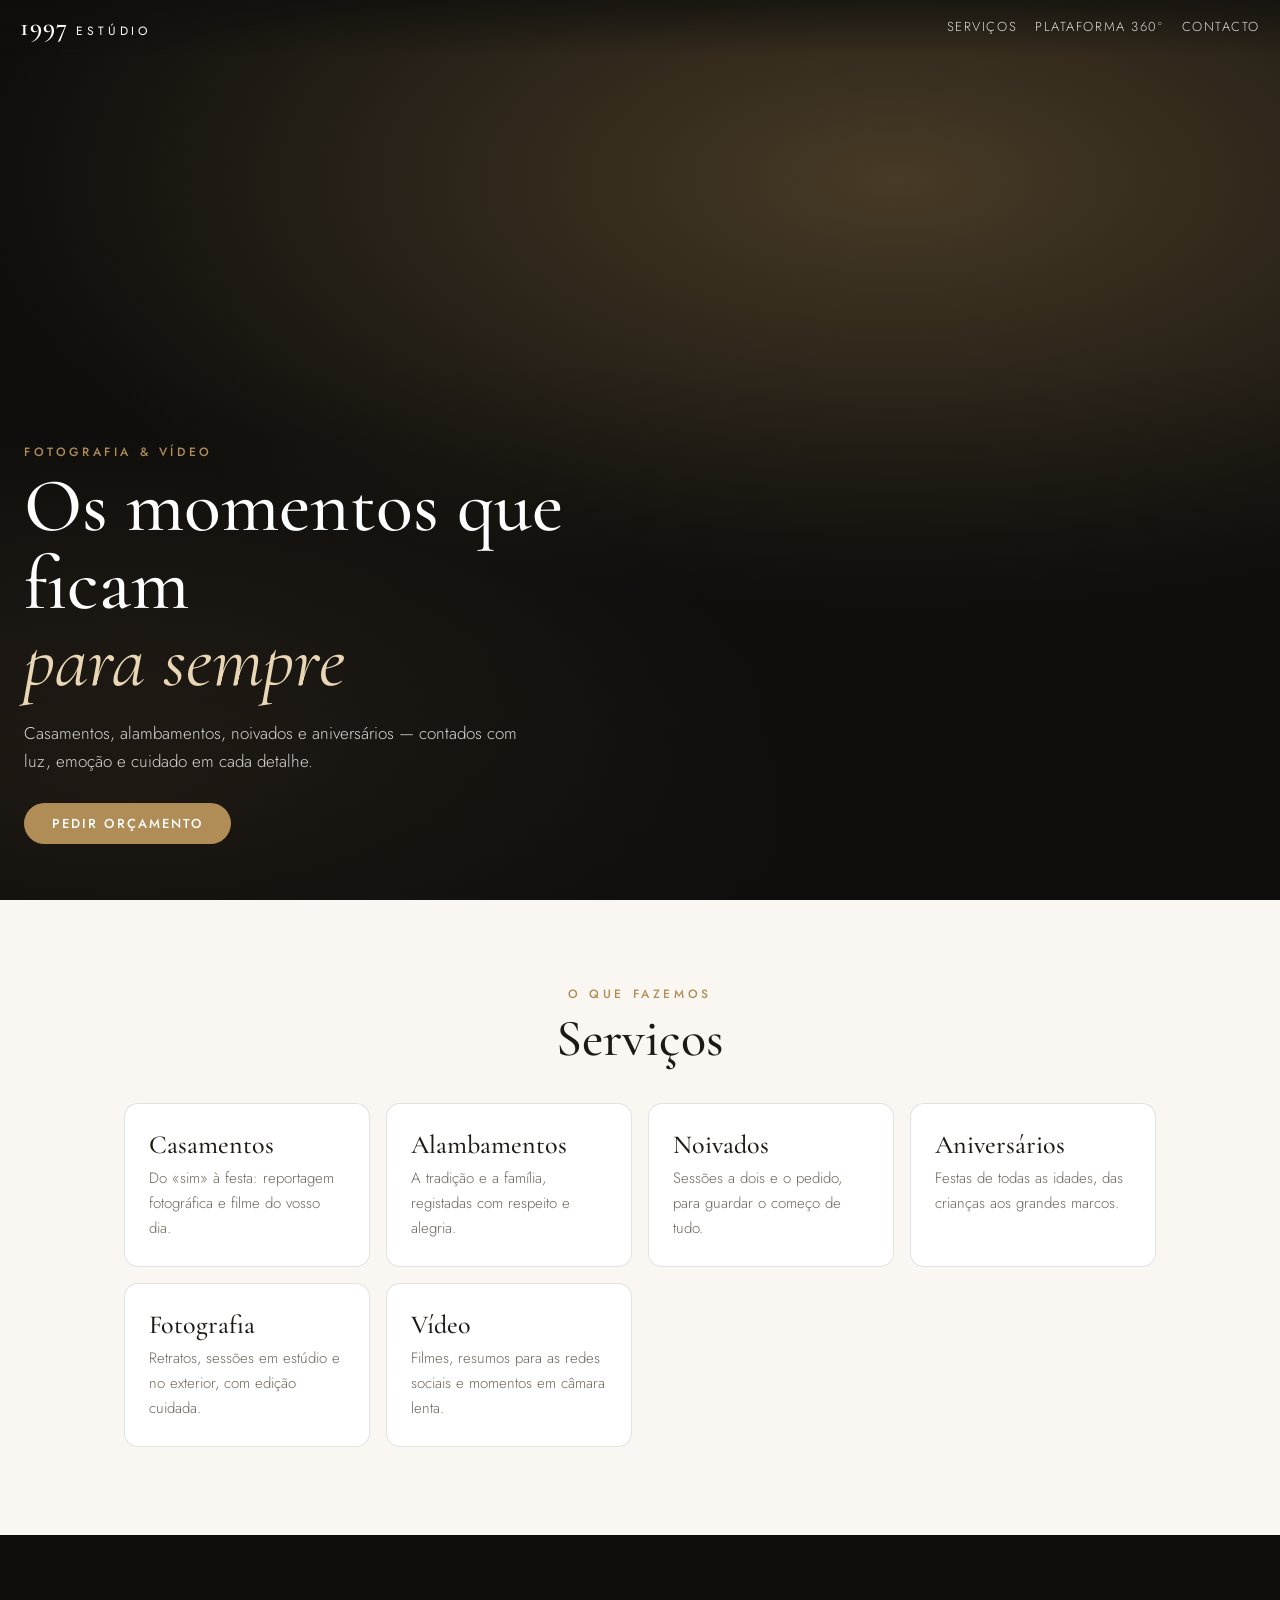
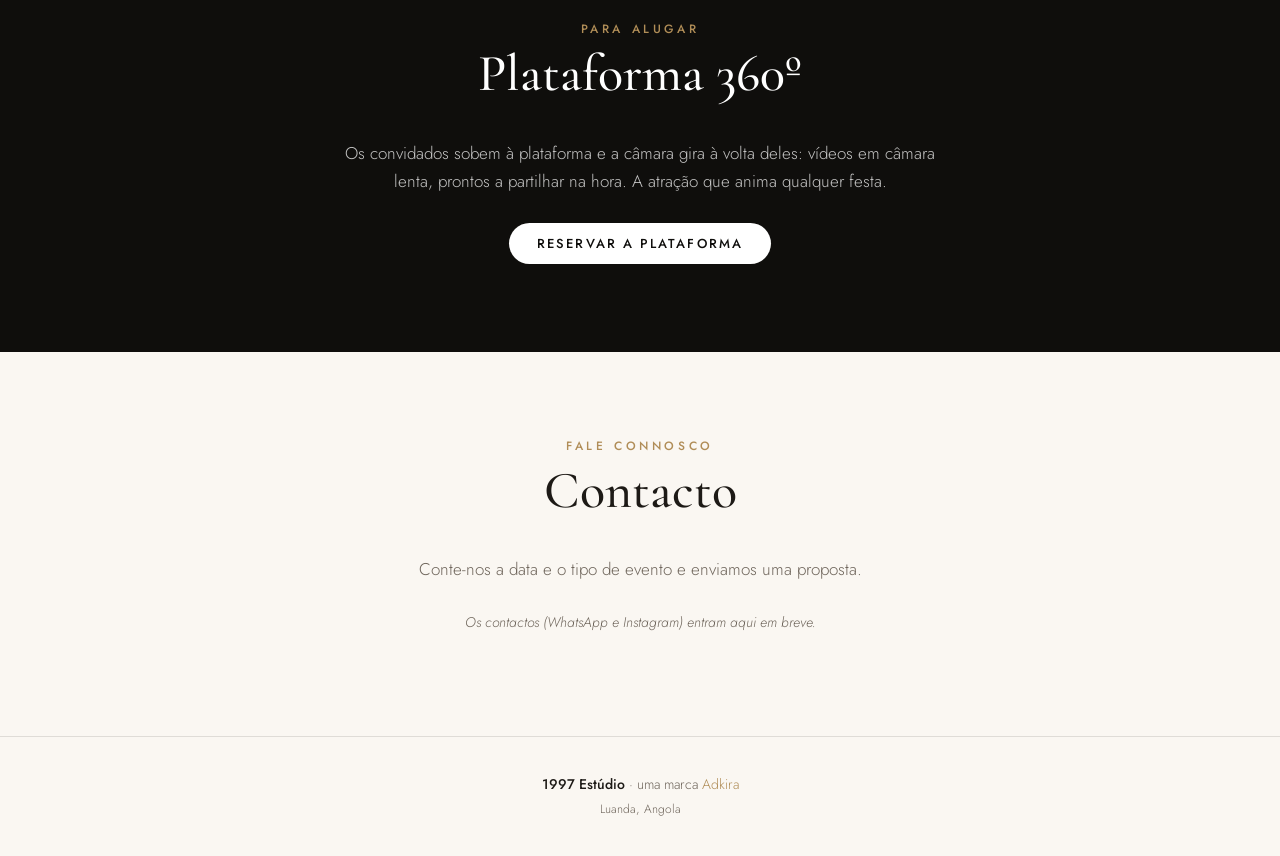
==== index.html @ ccaa7bb7 "1997 Estúdio: site novo (página provisória à espera das fotos) no lugar do antigo ERPAdkira Co-Autho" ====
<!doctype html>
<html lang="pt">
<head>
<meta charset="utf-8">
<meta name="viewport" content="width=device-width, initial-scale=1, viewport-fit=cover">
<title>1997 Estúdio · Fotografia e vídeo</title>
<meta name="description" content="1997 Estúdio, uma marca Adkira: fotografia e vídeo de casamentos, alambamentos, noivados e aniversários, e aluguer da plataforma 360º. Luanda, Angola.">
<!-- Enquanto o site não tem as fotos do dono, não aparece no Google. Tirar esta linha quando estiver pronto. -->
<meta name="robots" content="noindex">
<meta name="theme-color" content="#0f0e0c">
<link rel="icon" href="favicon.svg" type="image/svg+xml">
<link rel="preconnect" href="https://fonts.googleapis.com"><link rel="preconnect" href="https://fonts.gstatic.com" crossorigin>
<link rel="stylesheet" href="https://fonts.googleapis.com/css2?family=Cormorant+Garamond:ital,wght@0,400;0,500;0,600;1,400&family=Jost:wght@300;400;500;600&display=swap">
<link rel="stylesheet" href="estilo.css?v=1">
</head>
<body>
<header class="topo">
  <a class="marca" href="#inicio" aria-label="1997 Estúdio — início"><span class="ano">1997</span><span class="nome">Estúdio</span></a>
  <nav class="menu" aria-label="Menu">
    <a href="#servicos">Serviços</a><a href="#plataforma">Plataforma 360º</a><a href="#contacto">Contacto</a>
  </nav>
</header>

<main>
  <section class="capa" id="inicio">
    <div class="capa-fundo" aria-hidden="true"></div>
    <div class="capa-txt">
      <p class="pre">Fotografia &amp; vídeo</p>
      <h1>Os momentos que ficam<br><em>para sempre</em></h1>
      <p class="sub">Casamentos, alambamentos, noivados e aniversários — contados com luz, emoção e cuidado em cada detalhe.</p>
      <a class="bt" href="#contacto">Pedir orçamento</a>
    </div>
  </section>

  <section class="sec" id="servicos">
    <p class="pre">O que fazemos</p>
    <h2>Serviços</h2>
    <div class="cartoes">
      <article class="cartao"><h3>Casamentos</h3><p>Do «sim» à festa: reportagem fotográfica e filme do vosso dia.</p></article>
      <article class="cartao"><h3>Alambamentos</h3><p>A tradição e a família, registadas com respeito e alegria.</p></article>
      <article class="cartao"><h3>Noivados</h3><p>Sessões a dois e o pedido, para guardar o começo de tudo.</p></article>
      <article class="cartao"><h3>Aniversários</h3><p>Festas de todas as idades, das crianças aos grandes marcos.</p></article>
      <article class="cartao"><h3>Fotografia</h3><p>Retratos, sessões em estúdio e no exterior, com edição cuidada.</p></article>
      <article class="cartao"><h3>Vídeo</h3><p>Filmes, resumos para as redes sociais e momentos em câmara lenta.</p></article>
    </div>
  </section>

  <section class="sec sec-escura" id="plataforma">
    <p class="pre">Para alugar</p>
    <h2>Plataforma 360º</h2>
    <p class="txt">Os convidados sobem à plataforma e a câmara gira à volta deles: vídeos em câmara lenta, prontos a partilhar na hora. A atração que anima qualquer festa.</p>
    <a class="bt bt-claro" href="#contacto">Reservar a plataforma</a>
  </section>

  <section class="sec" id="contacto">
    <p class="pre">Fale connosco</p>
    <h2>Contacto</h2>
    <p class="txt">Conte-nos a data e o tipo de evento e enviamos uma proposta.</p>
    <p class="nota">Os contactos (WhatsApp e Instagram) entram aqui em breve.</p>
  </section>
</main>

<footer class="rodape">
  <p><b>1997 Estúdio</b> · uma marca <span>Adkira</span></p>
  <p class="pq">Luanda, Angola</p>
</footer>
</body>
</html>
---- estilo.css ----
/* 1997 Estúdio — estilo do site (pasta estudio1997/, publicada à parte no Cloudflare Pages) */
:root {
  --fundo: #faf7f2; --tinta: #1d1a16; --suave: #6f665c; --ouro: #b08d57; --escuro: #0f0e0c; --linha: rgba(29, 26, 22, .12);
  --f-tit: 'Cormorant Garamond', Georgia, serif; --f-txt: 'Jost', system-ui, sans-serif;
}
* { box-sizing: border-box; }
html { scroll-behavior: smooth; }
body { margin: 0; background: var(--fundo); color: var(--tinta); font: 300 17px/1.65 var(--f-txt); -webkit-font-smoothing: antialiased; }
a { color: inherit; }

.topo { position: fixed; inset: 0 0 auto; z-index: 10; display: flex; align-items: center; justify-content: space-between; gap: 16px;
  padding: max(14px, env(safe-area-inset-top)) 20px 14px; color: #fff; background: linear-gradient(rgba(15, 14, 12, .65), rgba(15, 14, 12, 0)); }
.marca { display: flex; align-items: baseline; gap: 8px; text-decoration: none; }
.marca .ano { font: 600 26px/1 var(--f-tit); letter-spacing: .04em; }
.marca .nome { font: 400 12px/1 var(--f-txt); letter-spacing: .32em; text-transform: uppercase; }
.menu { display: flex; gap: 18px; font-size: 13px; letter-spacing: .12em; text-transform: uppercase; }
.menu a { text-decoration: none; opacity: .85; } .menu a:hover { opacity: 1; }
@media (max-width: 640px) { .menu { display: none; } }

.capa { position: relative; min-height: 100svh; display: flex; align-items: flex-end; color: #fff; overflow: hidden; }
/* fundo provisório (até chegarem as fotos do dono): troca-se por uma foto em .capa-fundo { background-image } */
.capa-fundo { position: absolute; inset: 0; background:
  radial-gradient(120% 80% at 70% 20%, rgba(176, 141, 87, .35), transparent 60%),
  radial-gradient(90% 70% at 10% 90%, rgba(120, 90, 60, .35), transparent 60%), var(--escuro); }
.capa-fundo::after { content: ''; position: absolute; inset: 0; background: linear-gradient(transparent 40%, rgba(15, 14, 12, .75)); }
.capa-txt { position: relative; padding: 0 24px max(56px, env(safe-area-inset-bottom)); max-width: 720px; }
.pre { margin: 0 0 10px; font: 500 12px/1 var(--f-txt); letter-spacing: .3em; text-transform: uppercase; color: var(--ouro); }
h1 { margin: 0; font: 500 clamp(40px, 10vw, 76px)/1.02 var(--f-tit); }
h1 em { font-weight: 400; color: #e8d6b5; }
.sub { margin: 18px 0 28px; max-width: 520px; color: rgba(255, 255, 255, .82); }
.bt { display: inline-block; padding: 14px 28px; border-radius: 99px; background: var(--ouro); color: #fff; text-decoration: none;
  font: 500 13px/1 var(--f-txt); letter-spacing: .16em; text-transform: uppercase; transition: transform .2s, background .2s; }
.bt:hover { background: #9a7a48; transform: translateY(-1px); }
.bt-claro { background: #fff; color: var(--escuro); } .bt-claro:hover { background: #efe6d6; }

.sec { padding: 88px 24px; max-width: 1080px; margin: 0 auto; text-align: center; }
h2 { margin: 0 0 36px; font: 500 clamp(34px, 7vw, 52px)/1.1 var(--f-tit); }
.txt { max-width: 600px; margin: 0 auto 28px; color: var(--suave); }
.nota { font-size: 14px; color: var(--suave); font-style: italic; }
.cartoes { display: grid; grid-template-columns: repeat(auto-fit, minmax(230px, 1fr)); gap: 16px; text-align: left; }
.cartao { padding: 26px 24px; border: 1px solid var(--linha); border-radius: 14px; background: #fff; }
.cartao h3 { margin: 0 0 6px; font: 500 26px/1.15 var(--f-tit); }
.cartao p { margin: 0; color: var(--suave); font-size: 15px; }

.sec-escura { max-width: none; background: var(--escuro); color: #fff; }
.sec-escura .txt { color: rgba(255, 255, 255, .75); }

.rodape { padding: 36px 24px max(36px, env(safe-area-inset-bottom)); text-align: center; border-top: 1px solid var(--linha); font-size: 14px; color: var(--suave); }
.rodape p { margin: 0; } .rodape b { color: var(--tinta); font-weight: 500; } .rodape span { color: var(--ouro); } .rodape .pq { margin-top: 4px; font-size: 12px; }
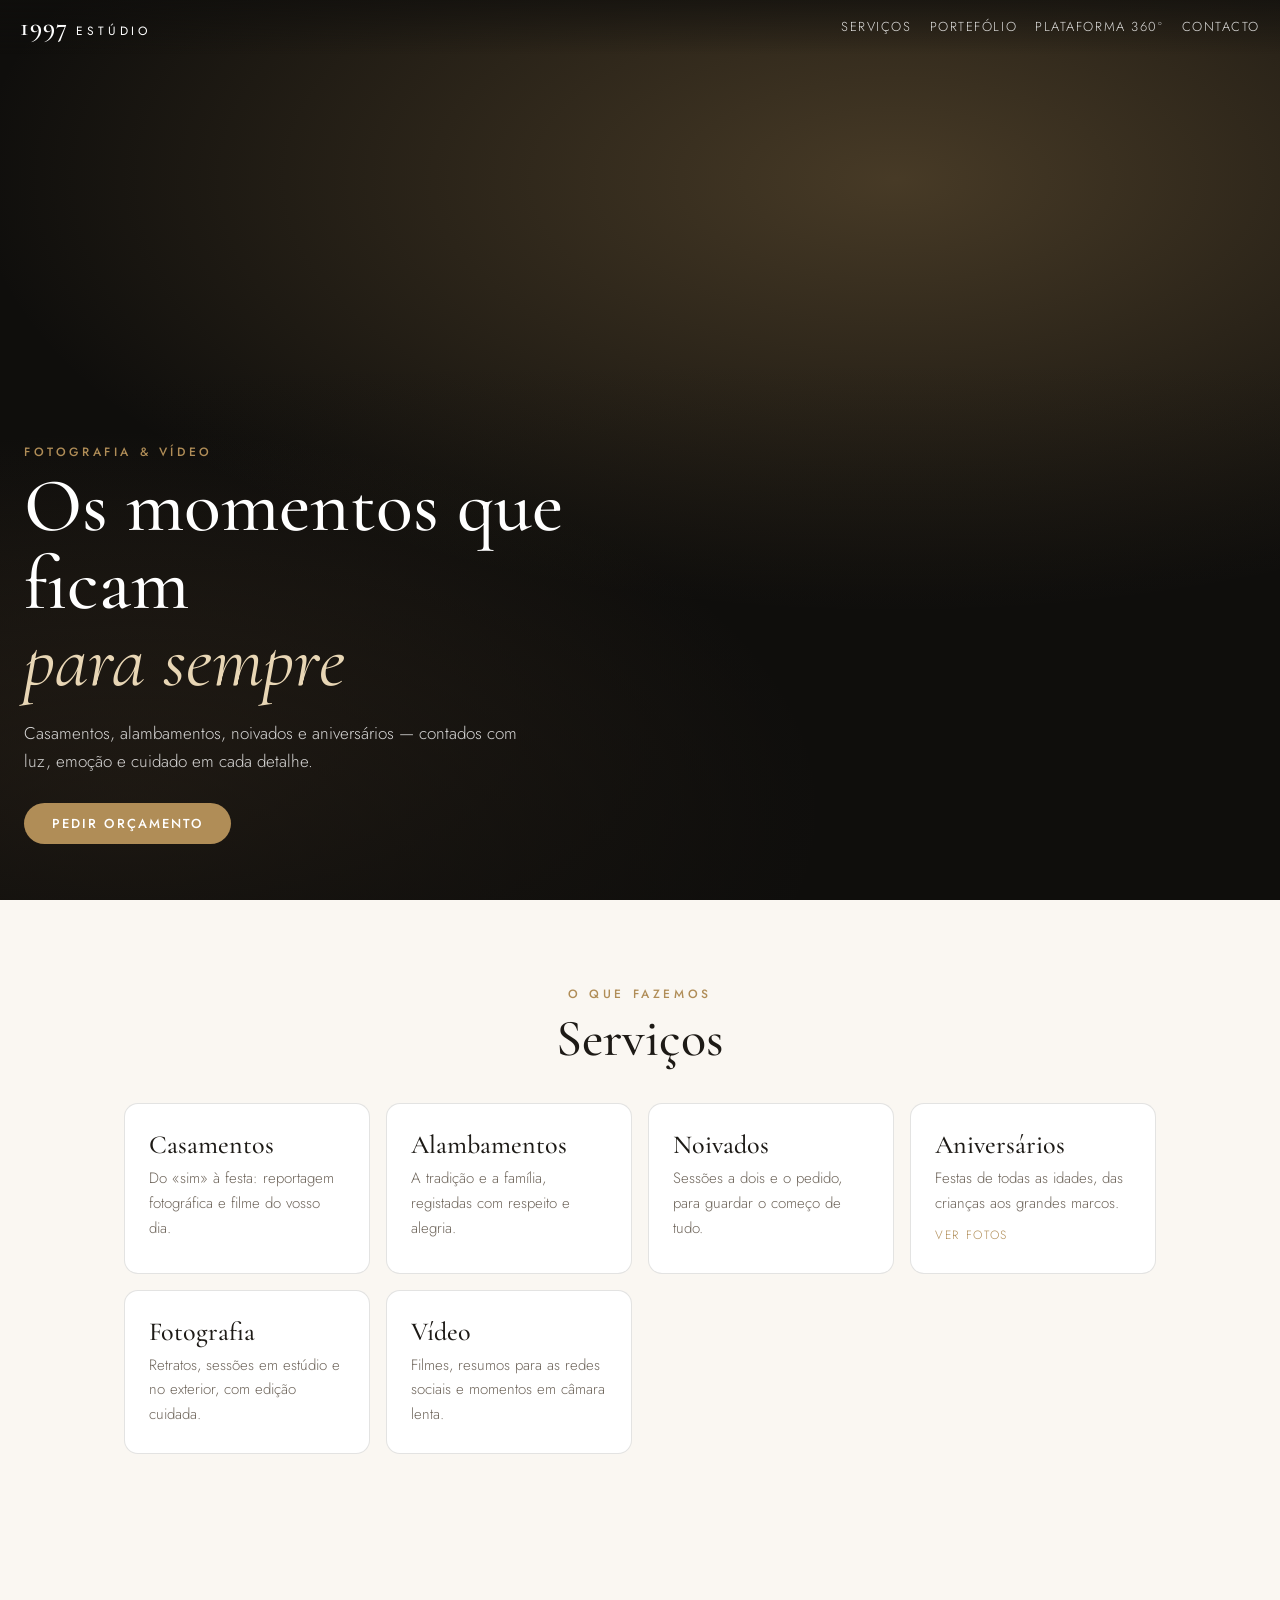
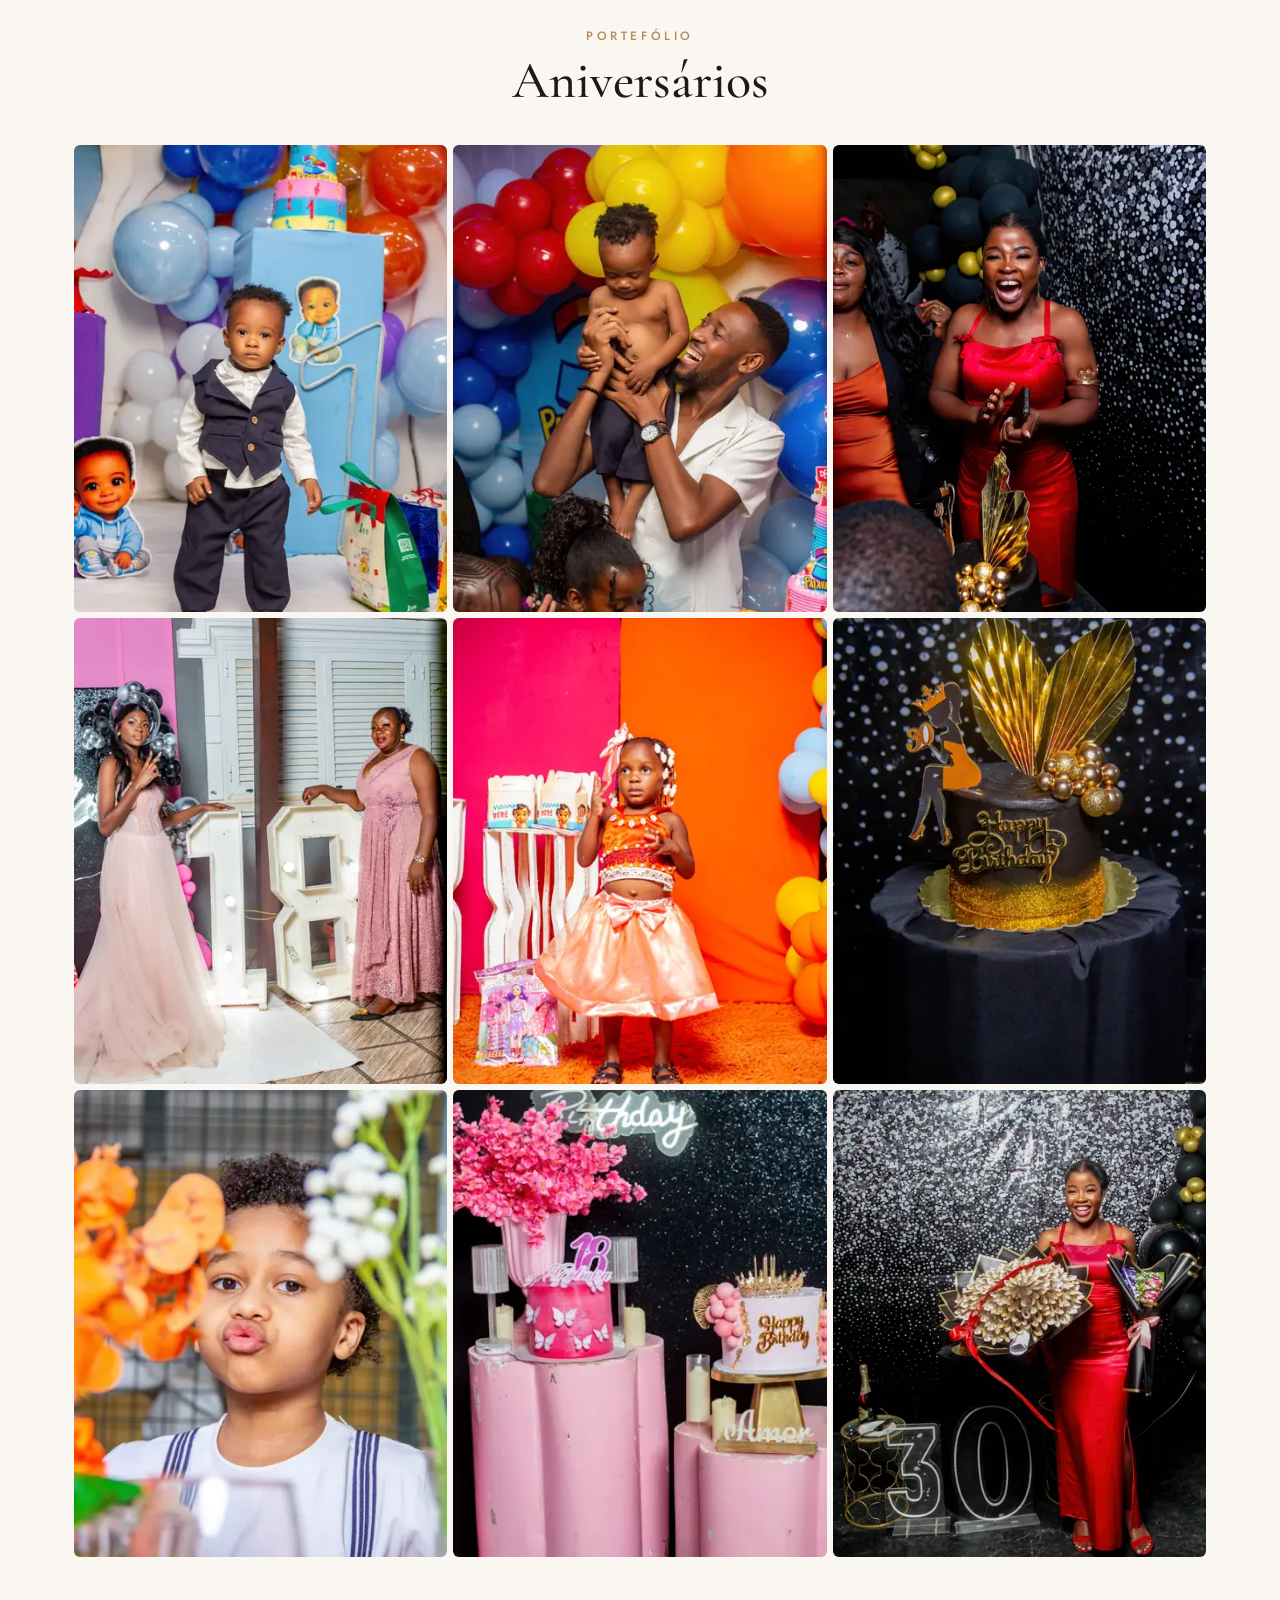
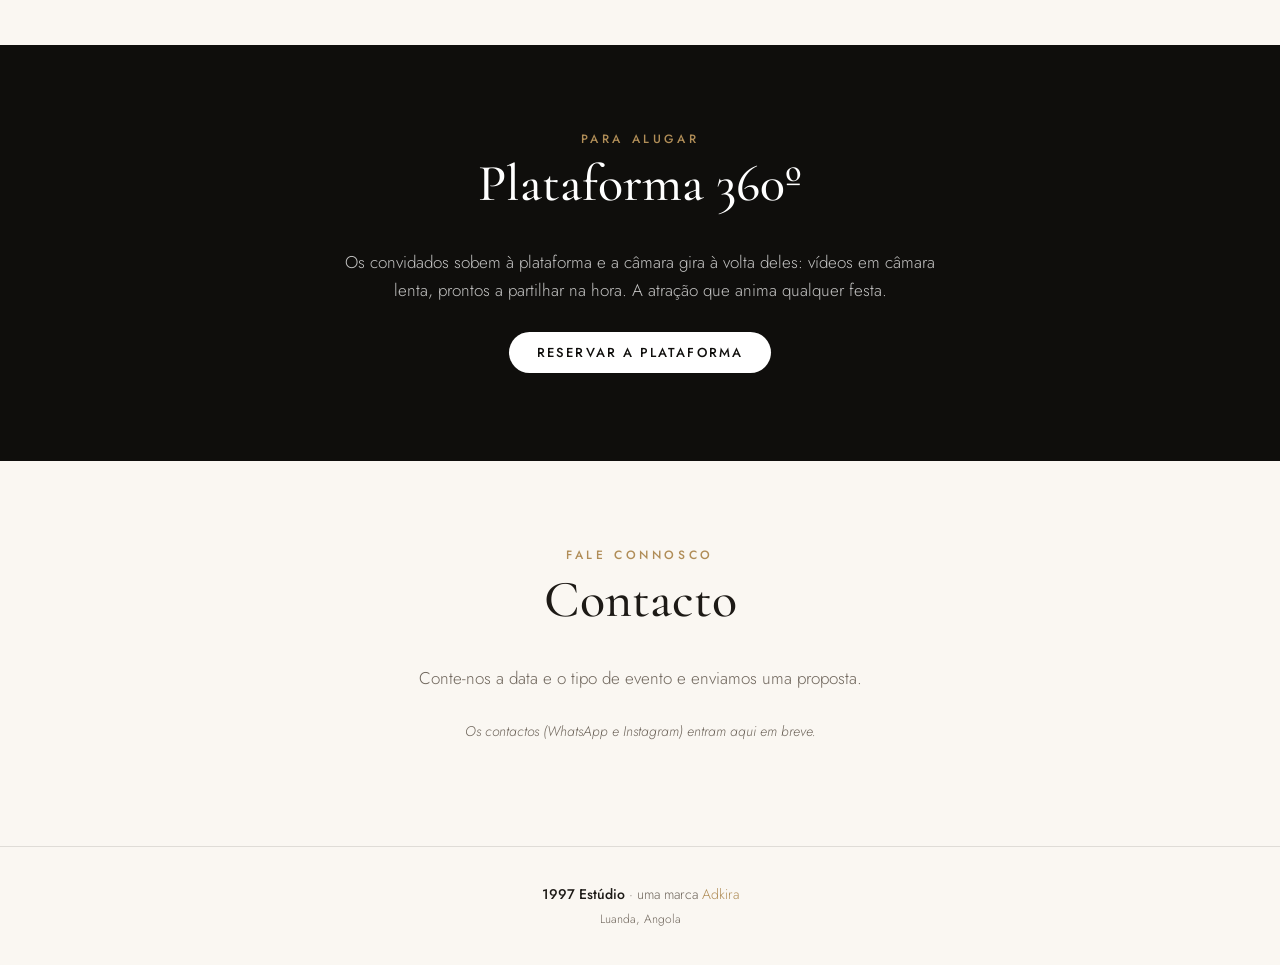
==== commit 415b0308: "Galeria «Aniversários» (9 fotos do dono em .webp leves) com ver em grande; menu e cartão ligados à g" ====
--- a/index.html
+++ b/index.html
@@ -11,13 +11,13 @@
 <link rel="icon" href="favicon.svg" type="image/svg+xml">
 <link rel="preconnect" href="https://fonts.googleapis.com"><link rel="preconnect" href="https://fonts.gstatic.com" crossorigin>
 <link rel="stylesheet" href="https://fonts.googleapis.com/css2?family=Cormorant+Garamond:ital,wght@0,400;0,500;0,600;1,400&family=Jost:wght@300;400;500;600&display=swap">
-<link rel="stylesheet" href="estilo.css?v=1">
+<link rel="stylesheet" href="estilo.css?v=2">
 </head>
 <body>
 <header class="topo">
   <a class="marca" href="#inicio" aria-label="1997 Estúdio — início"><span class="ano">1997</span><span class="nome">Estúdio</span></a>
   <nav class="menu" aria-label="Menu">
-    <a href="#servicos">Serviços</a><a href="#plataforma">Plataforma 360º</a><a href="#contacto">Contacto</a>
+    <a href="#servicos">Serviços</a><a href="#aniversarios">Portefólio</a><a href="#plataforma">Plataforma 360º</a><a href="#contacto">Contacto</a>
   </nav>
 </header>
 
@@ -39,9 +39,26 @@
       <article class="cartao"><h3>Casamentos</h3><p>Do «sim» à festa: reportagem fotográfica e filme do vosso dia.</p></article>
       <article class="cartao"><h3>Alambamentos</h3><p>A tradição e a família, registadas com respeito e alegria.</p></article>
       <article class="cartao"><h3>Noivados</h3><p>Sessões a dois e o pedido, para guardar o começo de tudo.</p></article>
-      <article class="cartao"><h3>Aniversários</h3><p>Festas de todas as idades, das crianças aos grandes marcos.</p></article>
+      <a class="cartao" href="#aniversarios"><h3>Aniversários</h3><p>Festas de todas as idades, das crianças aos grandes marcos.</p><span class="ver">Ver fotos</span></a>
       <article class="cartao"><h3>Fotografia</h3><p>Retratos, sessões em estúdio e no exterior, com edição cuidada.</p></article>
       <article class="cartao"><h3>Vídeo</h3><p>Filmes, resumos para as redes sociais e momentos em câmara lenta.</p></article>
+    </div>
+  </section>
+
+  <!-- GALERIAS (uma secção por tipo de evento; fotos em fotos/<tipo>/, -p = pequena para a grelha) -->
+  <section class="sec galeria" id="aniversarios">
+    <p class="pre">Portefólio</p>
+    <h2>Aniversários</h2>
+    <div class="gal">
+      <a class="gal-it" href="fotos/aniversarios/aniv-01-v1.webp"><img src="fotos/aniversarios/aniv-01-p-v1.webp" alt="Menino de colete na sua festa de aniversário" loading="lazy" decoding="async"></a>
+      <a class="gal-it" href="fotos/aniversarios/aniv-02-v1.webp"><img src="fotos/aniversarios/aniv-02-p-v1.webp" alt="Pai com o filho ao colo na festa de 1 ano" loading="lazy" decoding="async"></a>
+      <a class="gal-it" href="fotos/aniversarios/aniv-03-v1.webp"><img src="fotos/aniversarios/aniv-03-p-v1.webp" alt="Aniversariante a rir com as amigas" loading="lazy" decoding="async"></a>
+      <a class="gal-it" href="fotos/aniversarios/aniv-04-v1.webp"><img src="fotos/aniversarios/aniv-04-p-v1.webp" alt="Aniversário de 18 anos, vestido rosa" loading="lazy" decoding="async"></a>
+      <a class="gal-it" href="fotos/aniversarios/aniv-05-v1.webp"><img src="fotos/aniversarios/aniv-05-p-v1.webp" alt="Menina de laço na festa colorida" loading="lazy" decoding="async"></a>
+      <a class="gal-it" href="fotos/aniversarios/aniv-06-v1.webp"><img src="fotos/aniversarios/aniv-06-p-v1.webp" alt="Bolo dourado de aniversário" loading="lazy" decoding="async"></a>
+      <a class="gal-it" href="fotos/aniversarios/aniv-07-v1.webp"><img src="fotos/aniversarios/aniv-07-p-v1.webp" alt="Menino a mandar um beijo" loading="lazy" decoding="async"></a>
+      <a class="gal-it" href="fotos/aniversarios/aniv-08-v1.webp"><img src="fotos/aniversarios/aniv-08-p-v1.webp" alt="Mesa decorada em rosa e prata" loading="lazy" decoding="async"></a>
+      <a class="gal-it" href="fotos/aniversarios/aniv-09-v1.webp"><img src="fotos/aniversarios/aniv-09-p-v1.webp" alt="Aniversariante de 30 anos com o ramo" loading="lazy" decoding="async"></a>
     </div>
   </section>
 
@@ -64,5 +81,6 @@
   <p><b>1997 Estúdio</b> · uma marca <span>Adkira</span></p>
   <p class="pq">Luanda, Angola</p>
 </footer>
+<script src="galeria.js?v=1" defer></script>
 </body>
 </html>
--- a/estilo.css
+++ b/estilo.css
@@ -47,3 +47,25 @@
 
 .rodape { padding: 36px 24px max(36px, env(safe-area-inset-bottom)); text-align: center; border-top: 1px solid var(--linha); font-size: 14px; color: var(--suave); }
 .rodape p { margin: 0; } .rodape b { color: var(--tinta); font-weight: 500; } .rodape span { color: var(--ouro); } .rodape .pq { margin-top: 4px; font-size: 12px; }
+
+/* ── GALERIAS (portefólio) ── */
+a.cartao { text-decoration: none; display: block; transition: border-color .2s, transform .2s; }
+a.cartao:hover { border-color: var(--ouro); transform: translateY(-2px); }
+.cartao .ver { display: inline-block; margin-top: 10px; font-size: 12px; letter-spacing: .14em; text-transform: uppercase; color: var(--ouro); }
+.galeria { max-width: 1180px; }
+.gal { display: grid; grid-template-columns: repeat(3, 1fr); gap: 6px; }
+@media (max-width: 640px) { .gal { gap: 4px; } }
+.gal-it { position: relative; display: block; aspect-ratio: 4 / 5; overflow: hidden; border-radius: 6px; background: #e9e2d8; }
+.gal-it img { width: 100%; height: 100%; object-fit: cover; display: block; transition: transform .5s ease; }
+.gal-it:hover img { transform: scale(1.04); }
+/* ver em grande */
+.lb { position: fixed; inset: 0; z-index: 50; display: flex; align-items: center; justify-content: center; background: rgba(10, 9, 8, .94); touch-action: pan-y; }
+.lb[hidden] { display: none; }
+.lb img { max-width: 100vw; max-height: 100svh; object-fit: contain; user-select: none; }
+.lb button { position: absolute; display: flex; align-items: center; justify-content: center; width: 46px; height: 46px; border: 0; border-radius: 50%;
+  background: rgba(255, 255, 255, .12); color: #fff; cursor: pointer; }
+.lb button:hover { background: rgba(255, 255, 255, .24); }
+.lb button svg { width: 22px; height: 22px; }
+.lb .lb-fechar { top: max(14px, env(safe-area-inset-top)); right: 14px; }
+.lb .lb-ant { left: 10px; top: 50%; transform: translateY(-50%); } .lb .lb-seg { right: 10px; top: 50%; transform: translateY(-50%); }
+.lb .lb-n { position: absolute; bottom: max(16px, env(safe-area-inset-bottom)); left: 0; right: 0; text-align: center; color: rgba(255, 255, 255, .7); font-size: 13px; letter-spacing: .12em; }
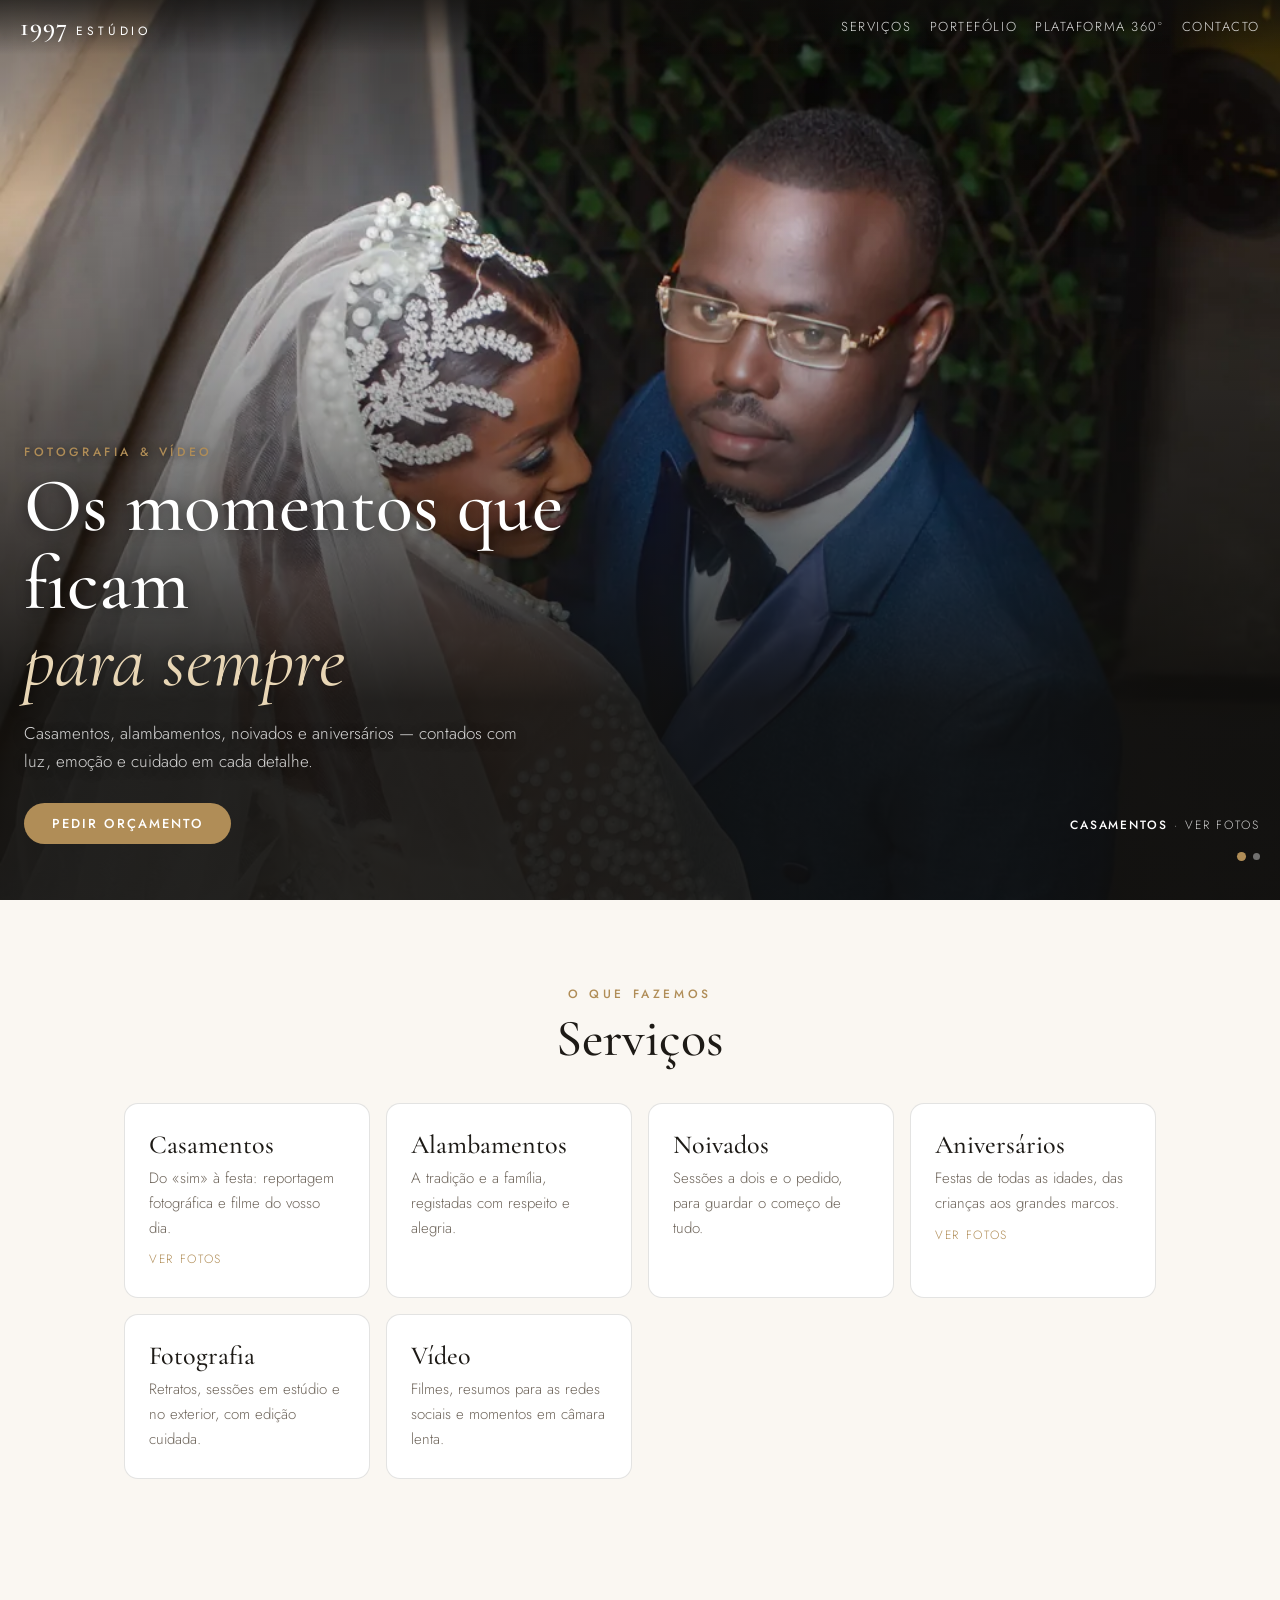
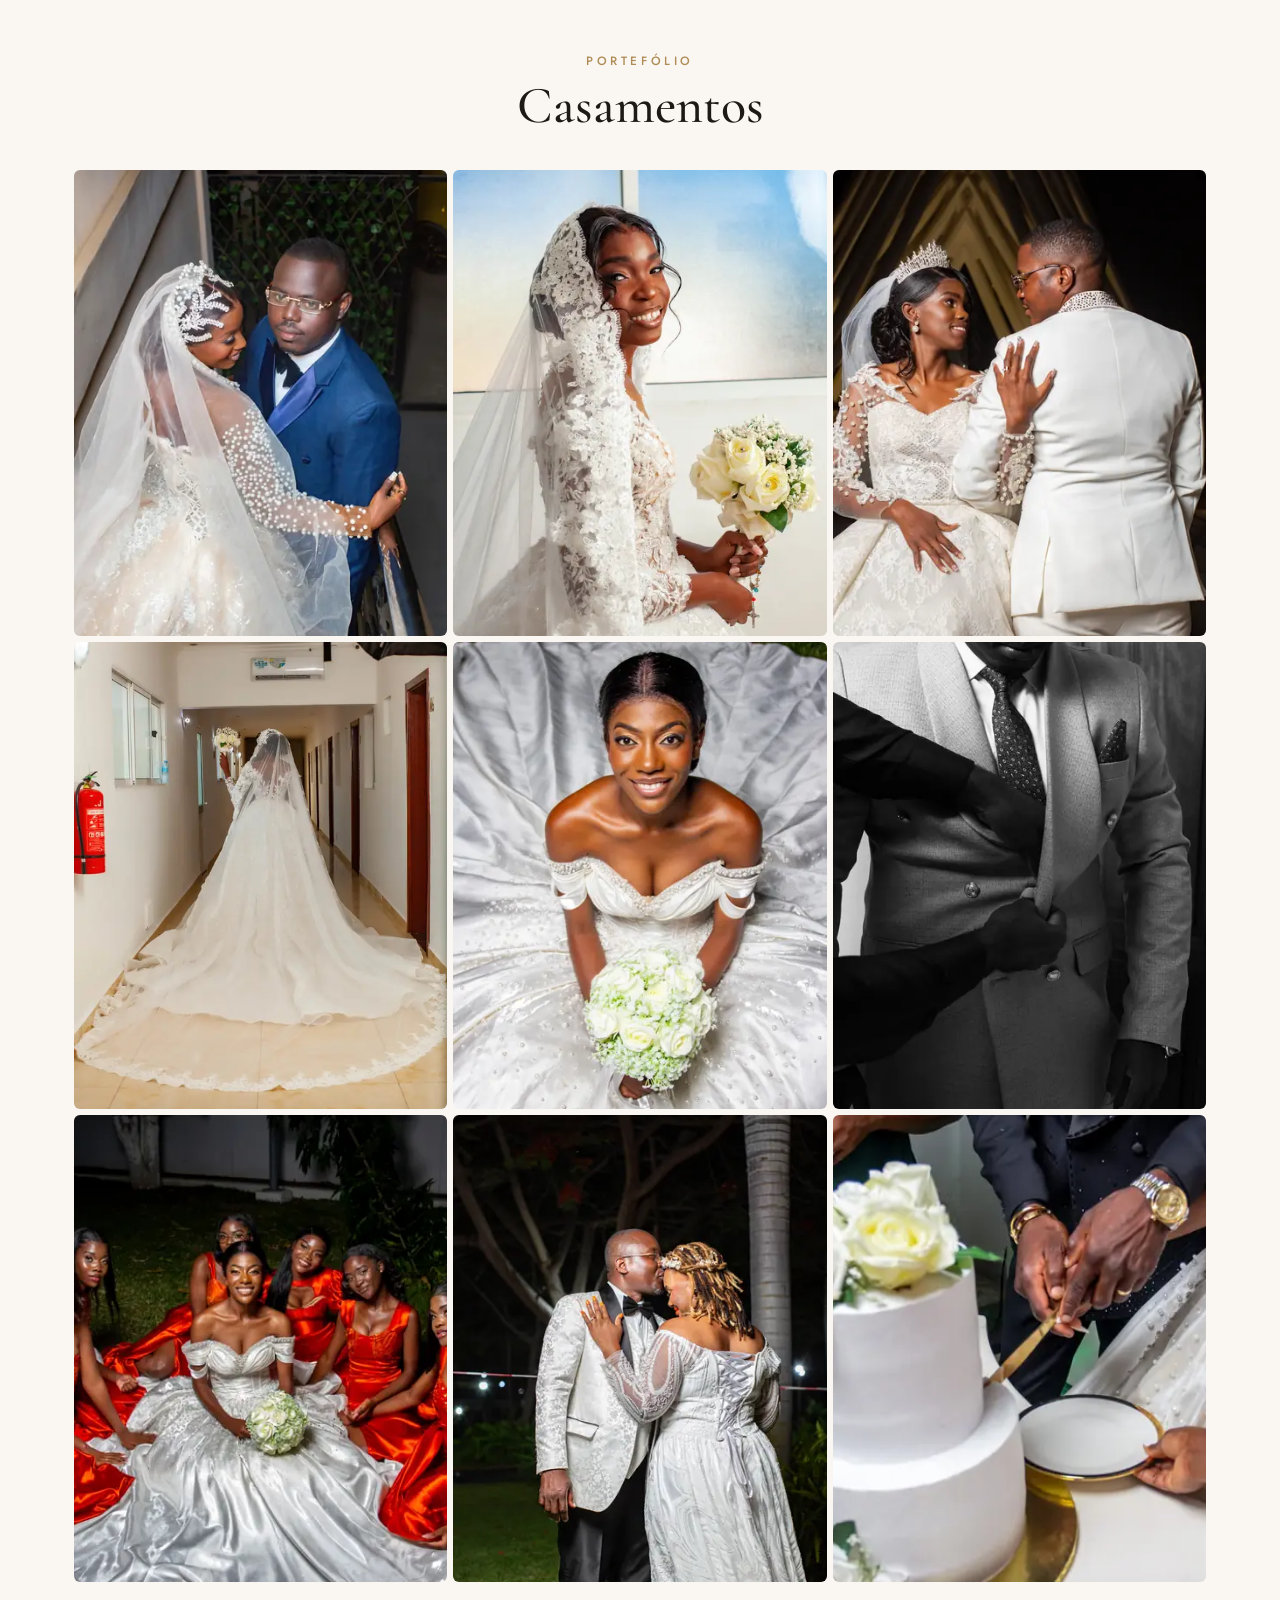
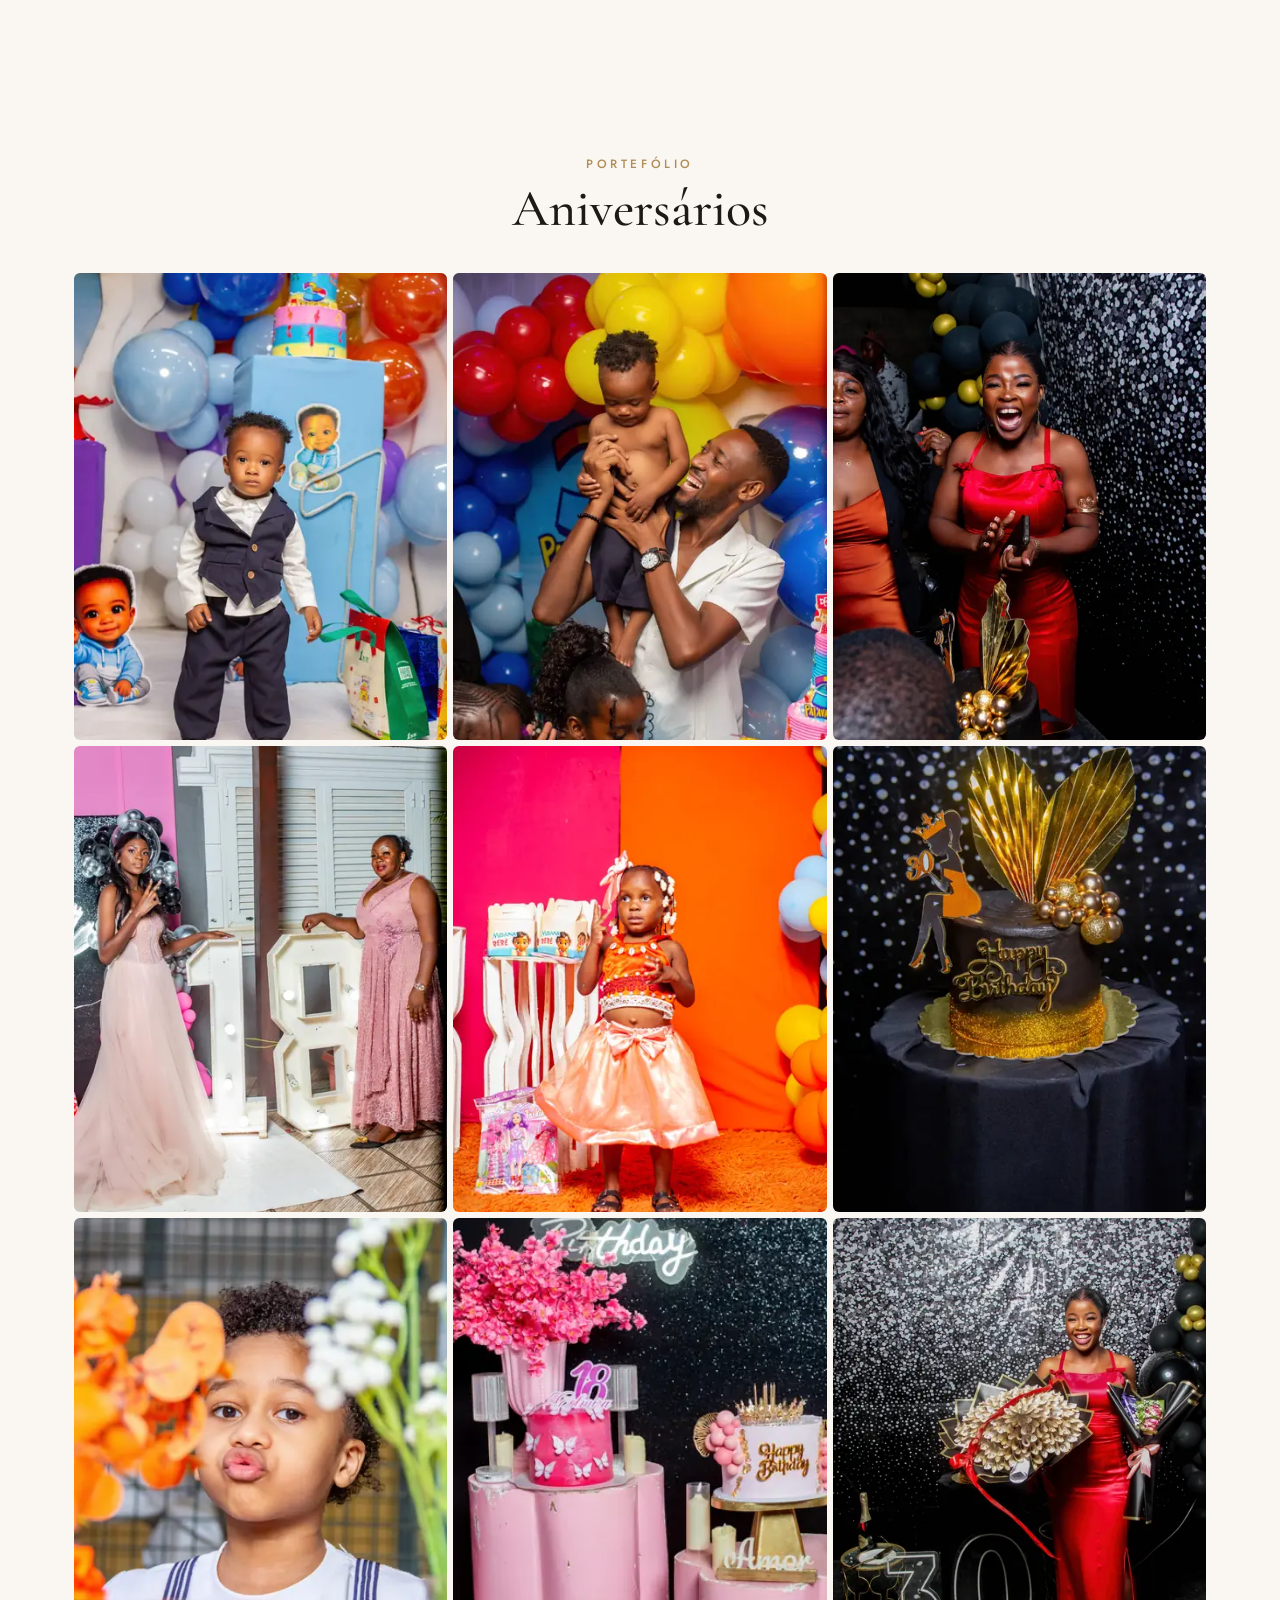
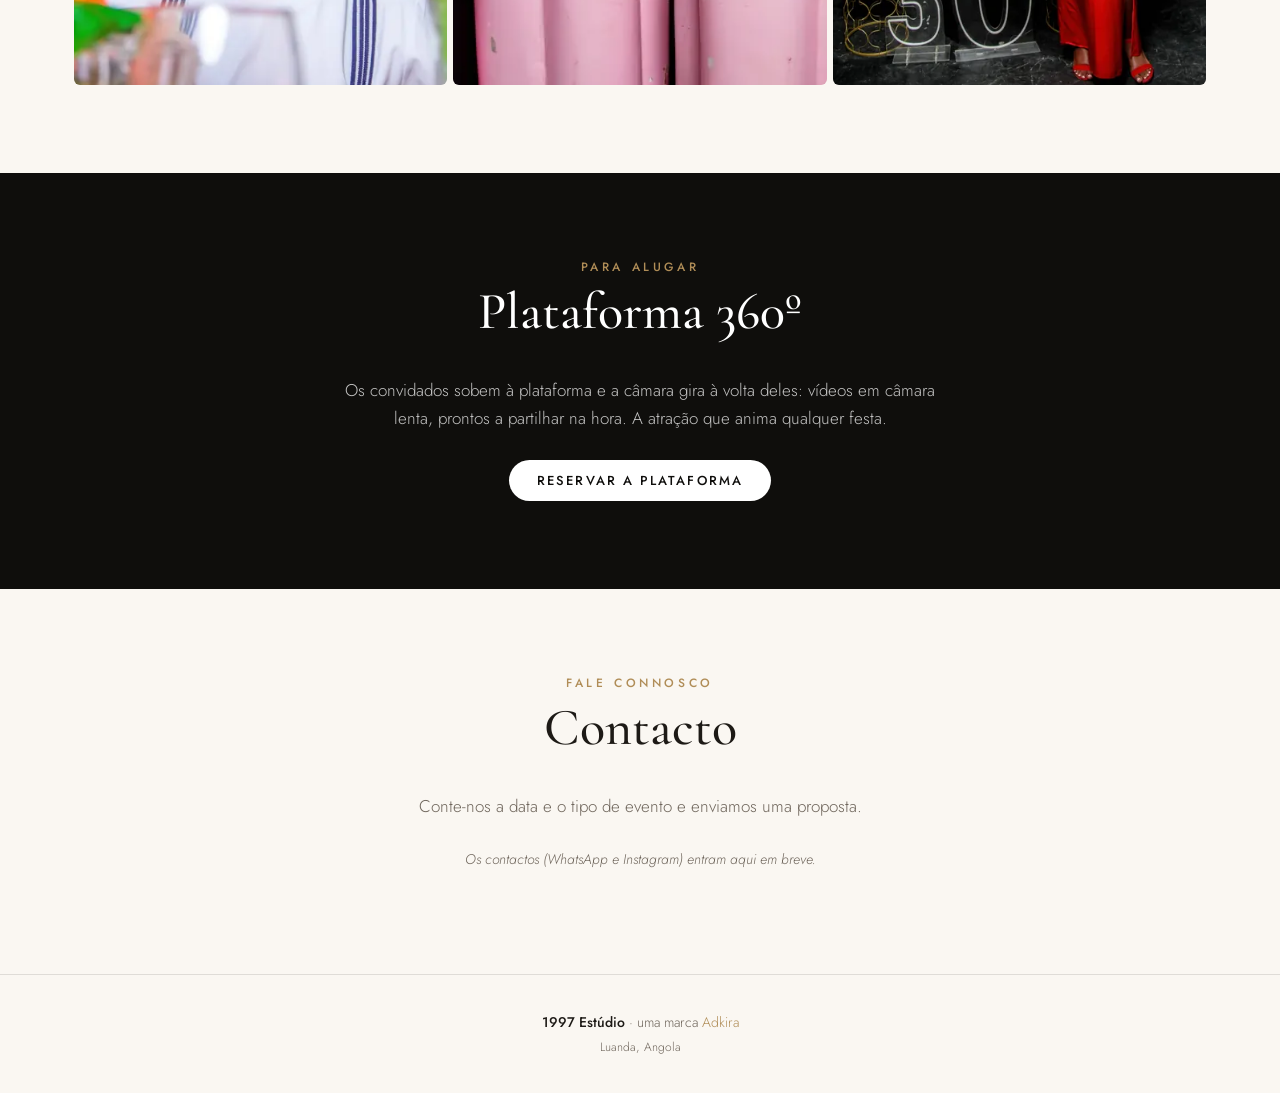
==== commit 1dbc3f6d: "Galeria «Casamentos» (9 fotos) e slide de fotos na capa (uma foto por tipo de evento, com o nome e l" ====
--- a/index.html
+++ b/index.html
@@ -11,32 +11,38 @@
 <link rel="icon" href="favicon.svg" type="image/svg+xml">
 <link rel="preconnect" href="https://fonts.googleapis.com"><link rel="preconnect" href="https://fonts.gstatic.com" crossorigin>
 <link rel="stylesheet" href="https://fonts.googleapis.com/css2?family=Cormorant+Garamond:ital,wght@0,400;0,500;0,600;1,400&family=Jost:wght@300;400;500;600&display=swap">
-<link rel="stylesheet" href="estilo.css?v=2">
+<link rel="stylesheet" href="estilo.css?v=4">
 </head>
 <body>
 <header class="topo">
   <a class="marca" href="#inicio" aria-label="1997 Estúdio — início"><span class="ano">1997</span><span class="nome">Estúdio</span></a>
   <nav class="menu" aria-label="Menu">
-    <a href="#servicos">Serviços</a><a href="#aniversarios">Portefólio</a><a href="#plataforma">Plataforma 360º</a><a href="#contacto">Contacto</a>
+    <a href="#servicos">Serviços</a><a href="#casamentos">Portefólio</a><a href="#plataforma">Plataforma 360º</a><a href="#contacto">Contacto</a>
   </nav>
 </header>
 
 <main>
   <section class="capa" id="inicio">
-    <div class="capa-fundo" aria-hidden="true"></div>
+    <!-- SLIDE DA CAPA: uma foto por tipo de evento (data-tipo = nome por baixo; href = galeria). Acrescentar um <a class="slide"> por tipo novo. -->
+    <div class="capa-fundo" id="slides">
+      <a class="slide ativo" href="#casamentos" data-tipo="Casamentos" style="background-image:url(fotos/casamentos/cas-01-v1.webp)" aria-label="Casamentos"></a>
+      <a class="slide" href="#aniversarios" data-tipo="Aniversários" style="background-image:url(fotos/aniversarios/aniv-02-v1.webp)" aria-label="Aniversários"></a>
+    </div>
     <div class="capa-txt">
       <p class="pre">Fotografia &amp; vídeo</p>
       <h1>Os momentos que ficam<br><em>para sempre</em></h1>
       <p class="sub">Casamentos, alambamentos, noivados e aniversários — contados com luz, emoção e cuidado em cada detalhe.</p>
       <a class="bt" href="#contacto">Pedir orçamento</a>
     </div>
+    <a class="capa-tipo" id="capa-tipo" href="#casamentos"><span>Casamentos</span> · ver fotos</a>
+    <div class="capa-pontos" id="capa-pontos" aria-hidden="true"></div>
   </section>
 
   <section class="sec" id="servicos">
     <p class="pre">O que fazemos</p>
     <h2>Serviços</h2>
     <div class="cartoes">
-      <article class="cartao"><h3>Casamentos</h3><p>Do «sim» à festa: reportagem fotográfica e filme do vosso dia.</p></article>
+      <a class="cartao" href="#casamentos"><h3>Casamentos</h3><p>Do «sim» à festa: reportagem fotográfica e filme do vosso dia.</p><span class="ver">Ver fotos</span></a>
       <article class="cartao"><h3>Alambamentos</h3><p>A tradição e a família, registadas com respeito e alegria.</p></article>
       <article class="cartao"><h3>Noivados</h3><p>Sessões a dois e o pedido, para guardar o começo de tudo.</p></article>
       <a class="cartao" href="#aniversarios"><h3>Aniversários</h3><p>Festas de todas as idades, das crianças aos grandes marcos.</p><span class="ver">Ver fotos</span></a>
@@ -46,6 +52,22 @@
   </section>
 
   <!-- GALERIAS (uma secção por tipo de evento; fotos em fotos/<tipo>/, -p = pequena para a grelha) -->
+  <section class="sec galeria" id="casamentos">
+    <p class="pre">Portefólio</p>
+    <h2>Casamentos</h2>
+    <div class="gal">
+      <a class="gal-it" href="fotos/casamentos/cas-01-v1.webp"><img src="fotos/casamentos/cas-01-p-v1.webp" alt="Os noivos abraçados nas escadas" loading="lazy" decoding="async"></a>
+      <a class="gal-it" href="fotos/casamentos/cas-02-v1.webp"><img src="fotos/casamentos/cas-02-p-v1.webp" alt="A noiva com o ramo de rosas brancas" loading="lazy" decoding="async"></a>
+      <a class="gal-it" href="fotos/casamentos/cas-03-v1.webp"><img src="fotos/casamentos/cas-03-p-v1.webp" alt="Os noivos de fato branco" loading="lazy" decoding="async"></a>
+      <a class="gal-it" href="fotos/casamentos/cas-04-v1.webp"><img src="fotos/casamentos/cas-04-p-v1.webp" alt="A cauda do vestido no corredor" loading="lazy" decoding="async"></a>
+      <a class="gal-it" href="fotos/casamentos/cas-05-v1.webp"><img src="fotos/casamentos/cas-05-p-v1.webp" alt="A noiva sentada com o vestido aberto" loading="lazy" decoding="async"></a>
+      <a class="gal-it" href="fotos/casamentos/cas-06-v1.webp"><img src="fotos/casamentos/cas-06-p-v1.webp" alt="Pormenor do fato do noivo, a preto e branco" loading="lazy" decoding="async"></a>
+      <a class="gal-it" href="fotos/casamentos/cas-07-v1.webp"><img src="fotos/casamentos/cas-07-p-v1.webp" alt="A noiva com as damas de honor" loading="lazy" decoding="async"></a>
+      <a class="gal-it" href="fotos/casamentos/cas-08-v1.webp"><img src="fotos/casamentos/cas-08-p-v1.webp" alt="Os noivos no jardim" loading="lazy" decoding="async"></a>
+      <a class="gal-it" href="fotos/casamentos/cas-09-v1.webp"><img src="fotos/casamentos/cas-09-p-v1.webp" alt="O corte do bolo" loading="lazy" decoding="async"></a>
+    </div>
+  </section>
+
   <section class="sec galeria" id="aniversarios">
     <p class="pre">Portefólio</p>
     <h2>Aniversários</h2>
@@ -81,6 +103,6 @@
   <p><b>1997 Estúdio</b> · uma marca <span>Adkira</span></p>
   <p class="pq">Luanda, Angola</p>
 </footer>
-<script src="galeria.js?v=1" defer></script>
+<script src="galeria.js?v=2" defer></script>
 </body>
 </html>
--- a/estilo.css
+++ b/estilo.css
@@ -19,11 +19,18 @@
 
 .capa { position: relative; min-height: 100svh; display: flex; align-items: flex-end; color: #fff; overflow: hidden; }
 /* fundo provisório (até chegarem as fotos do dono): troca-se por uma foto em .capa-fundo { background-image } */
-.capa-fundo { position: absolute; inset: 0; background:
-  radial-gradient(120% 80% at 70% 20%, rgba(176, 141, 87, .35), transparent 60%),
-  radial-gradient(90% 70% at 10% 90%, rgba(120, 90, 60, .35), transparent 60%), var(--escuro); }
-.capa-fundo::after { content: ''; position: absolute; inset: 0; background: linear-gradient(transparent 40%, rgba(15, 14, 12, .75)); }
-.capa-txt { position: relative; padding: 0 24px max(56px, env(safe-area-inset-bottom)); max-width: 720px; }
+.capa-fundo { position: absolute; inset: 0; background: var(--escuro); }
+.capa-fundo::after { content: ''; position: absolute; inset: 0; pointer-events: none; background: linear-gradient(rgba(15, 14, 12, .4), transparent 22%, rgba(15, 14, 12, .25) 40%, rgba(15, 14, 12, .9) 78%); }
+/* slide da capa: as fotos trocam a cada 6 s, a esbater, com um zoom lento */
+.slide { position: absolute; inset: 0; background: center 28% / cover no-repeat; opacity: 0; transform: scale(1.08); transition: opacity 1.4s ease, transform 7s linear; }
+.slide.ativo { opacity: 1; transform: scale(1); }
+.capa-tipo { position: absolute; right: 20px; bottom: max(64px, calc(env(safe-area-inset-bottom) + 56px)); z-index: 2; font-size: 12px; letter-spacing: .16em; text-transform: uppercase; color: rgba(255, 255, 255, .8); text-decoration: none; }
+.capa-tipo span { color: #fff; font-weight: 500; }
+.capa-pontos { position: absolute; right: 20px; bottom: max(40px, calc(env(safe-area-inset-bottom) + 30px)); z-index: 2; display: flex; gap: 8px; }
+.capa-pontos i { width: 7px; height: 7px; border-radius: 50%; background: rgba(255, 255, 255, .4); transition: background .3s, transform .3s; }
+.capa-pontos i.ativo { background: var(--ouro); transform: scale(1.3); }
+@media (max-width: 640px) { .capa-tipo, .capa-pontos { right: auto; left: 24px; } .capa-tipo { bottom: 22px; } .capa-pontos { bottom: auto; top: max(70px, calc(env(safe-area-inset-top) + 56px)); } }
+.capa-txt { position: relative; z-index: 2; padding: 0 24px max(56px, env(safe-area-inset-bottom)); max-width: 720px; }
 .pre { margin: 0 0 10px; font: 500 12px/1 var(--f-txt); letter-spacing: .3em; text-transform: uppercase; color: var(--ouro); }
 h1 { margin: 0; font: 500 clamp(40px, 10vw, 76px)/1.02 var(--f-tit); }
 h1 em { font-weight: 400; color: #e8d6b5; }
@@ -69,3 +76,5 @@
 .lb .lb-fechar { top: max(14px, env(safe-area-inset-top)); right: 14px; }
 .lb .lb-ant { left: 10px; top: 50%; transform: translateY(-50%); } .lb .lb-seg { right: 10px; top: 50%; transform: translateY(-50%); }
 .lb .lb-n { position: absolute; bottom: max(16px, env(safe-area-inset-bottom)); left: 0; right: 0; text-align: center; color: rgba(255, 255, 255, .7); font-size: 13px; letter-spacing: .12em; }
+
+.capa .pre { text-shadow: 0 1px 8px rgba(0, 0, 0, .6); } .capa h1, .capa .sub { text-shadow: 0 2px 14px rgba(0, 0, 0, .45); }
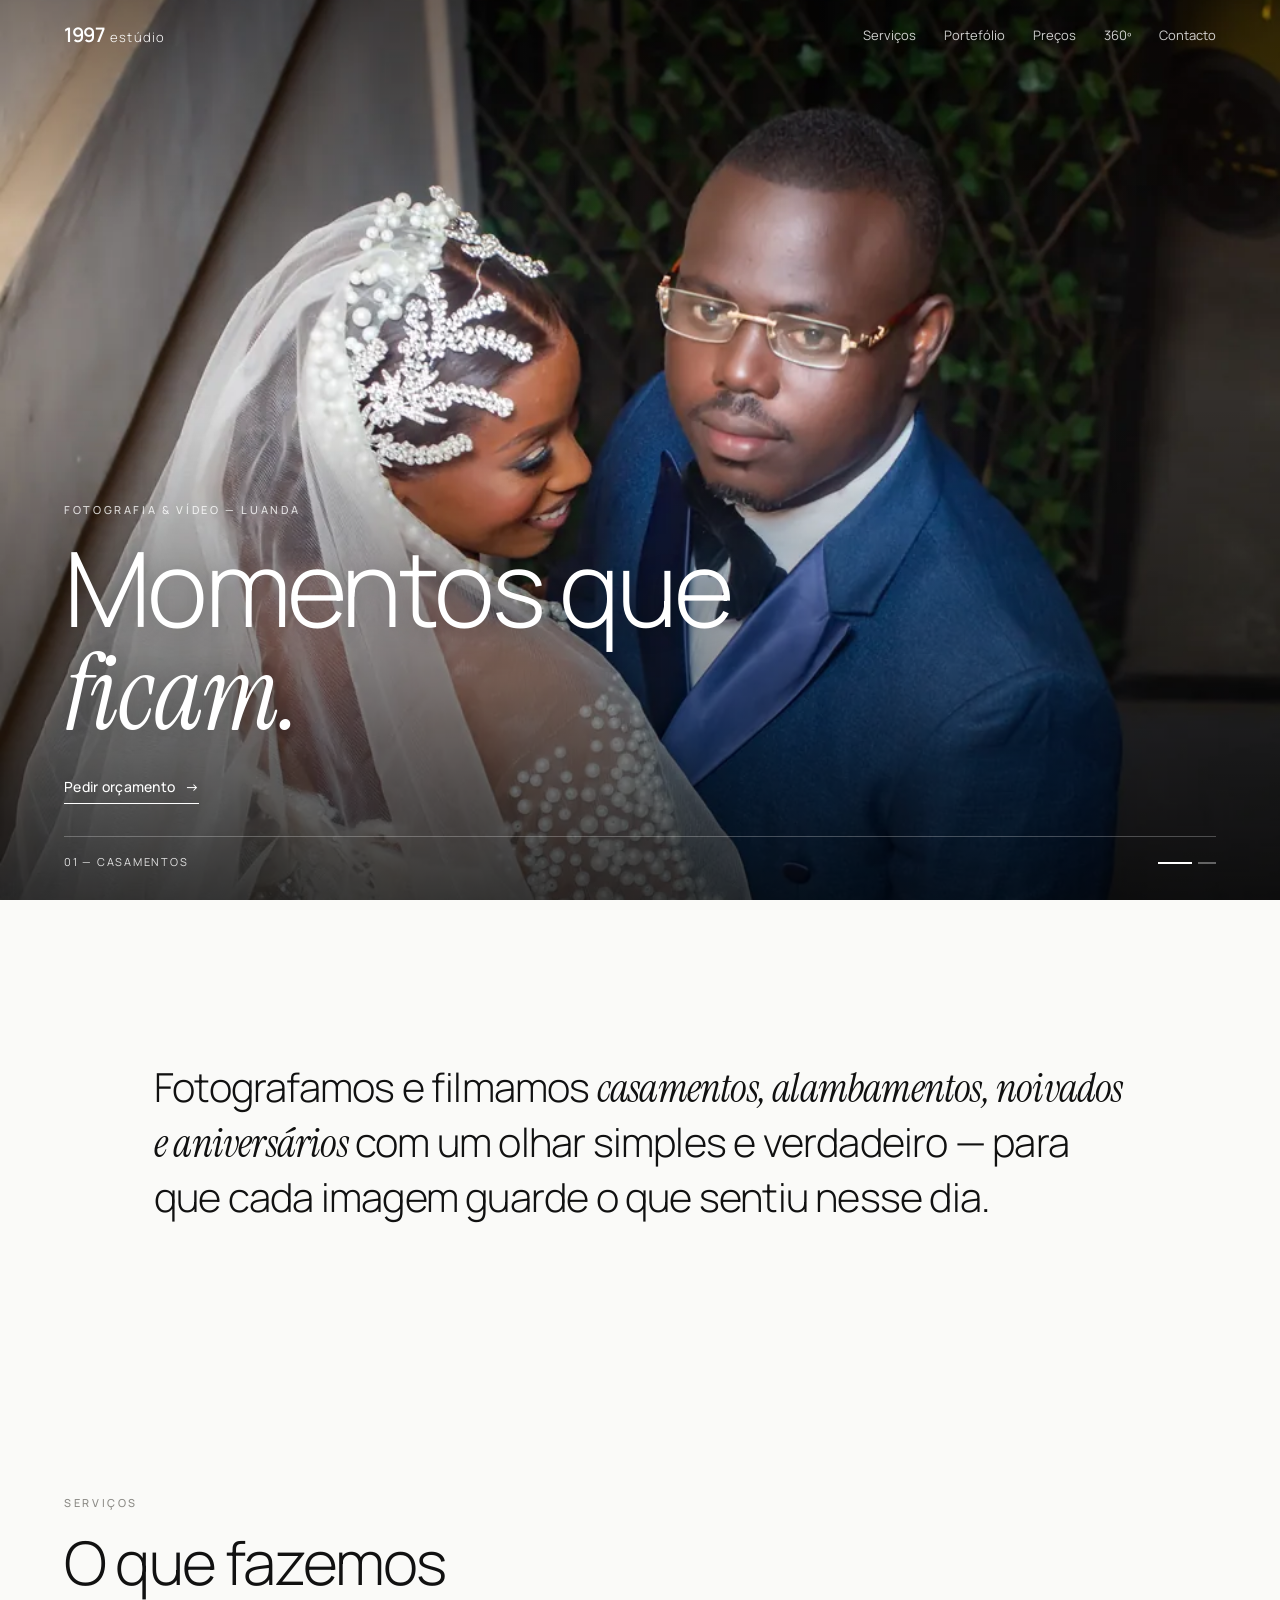
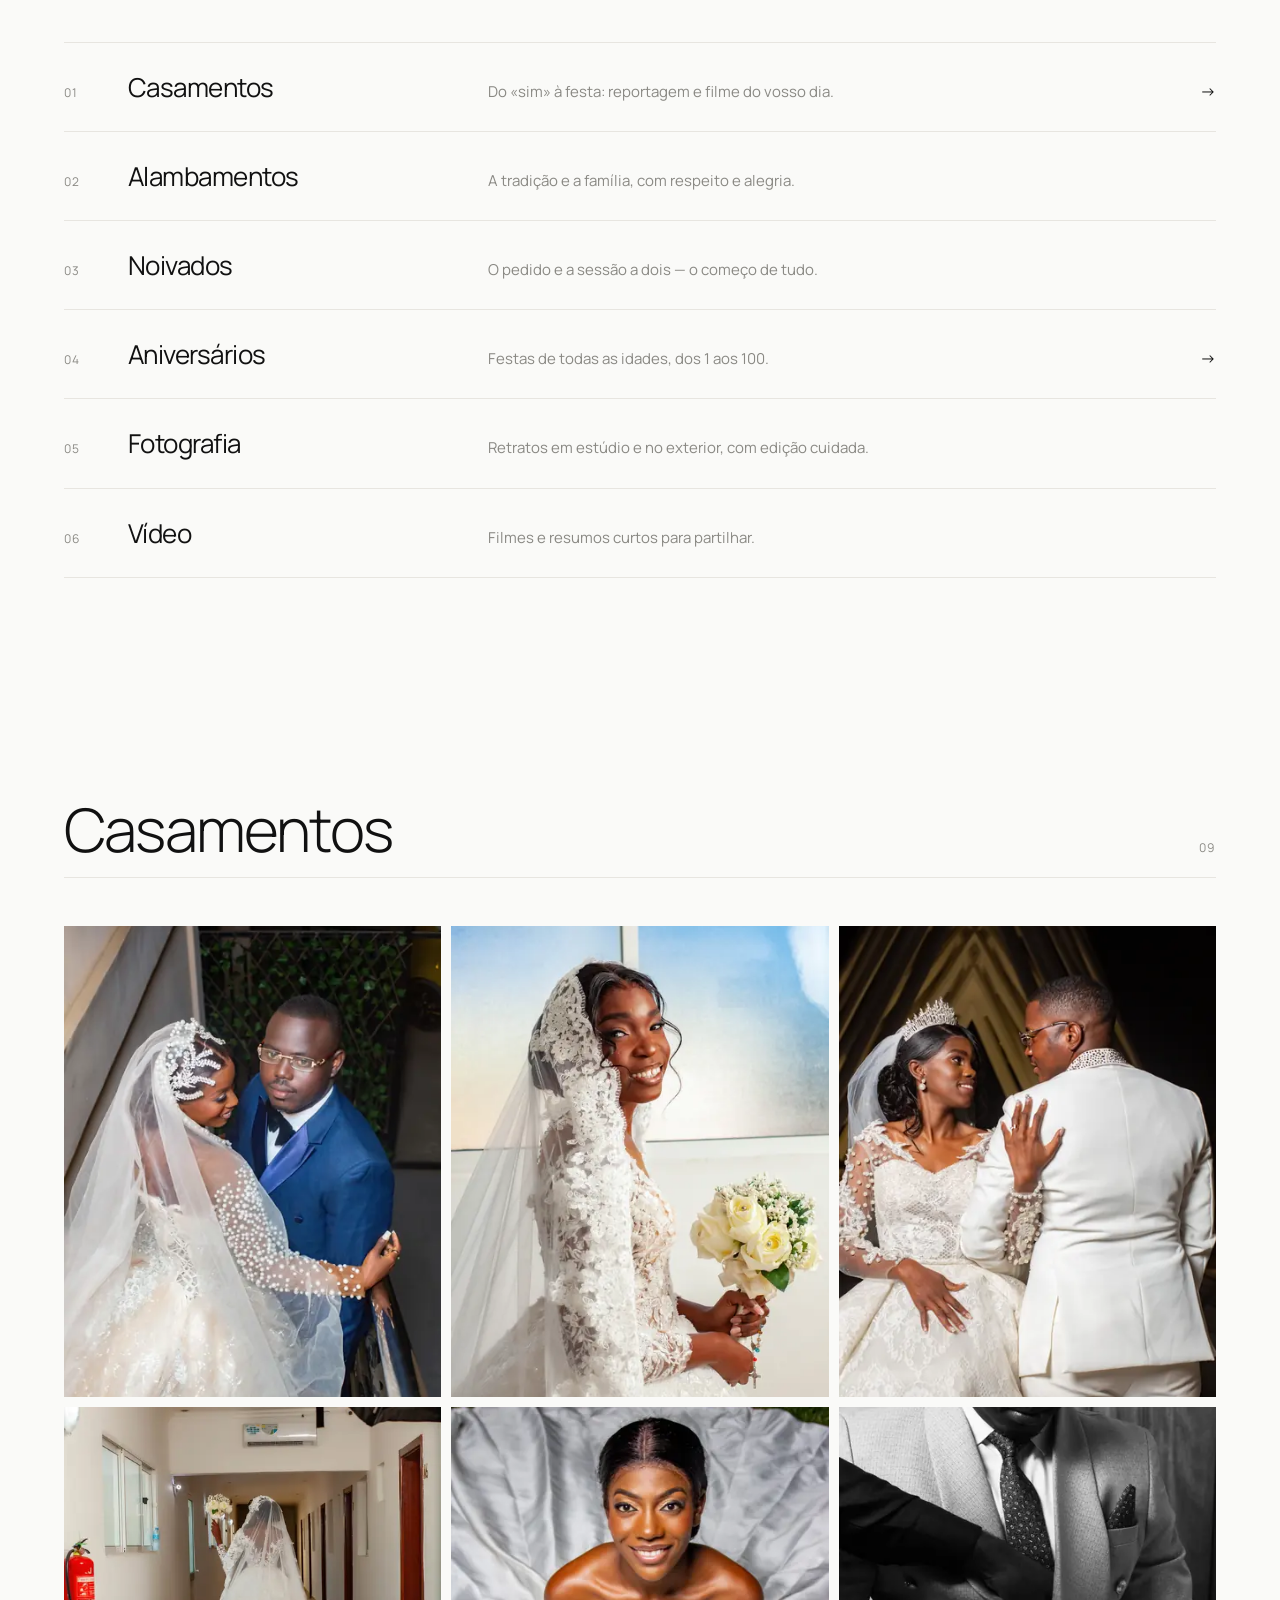
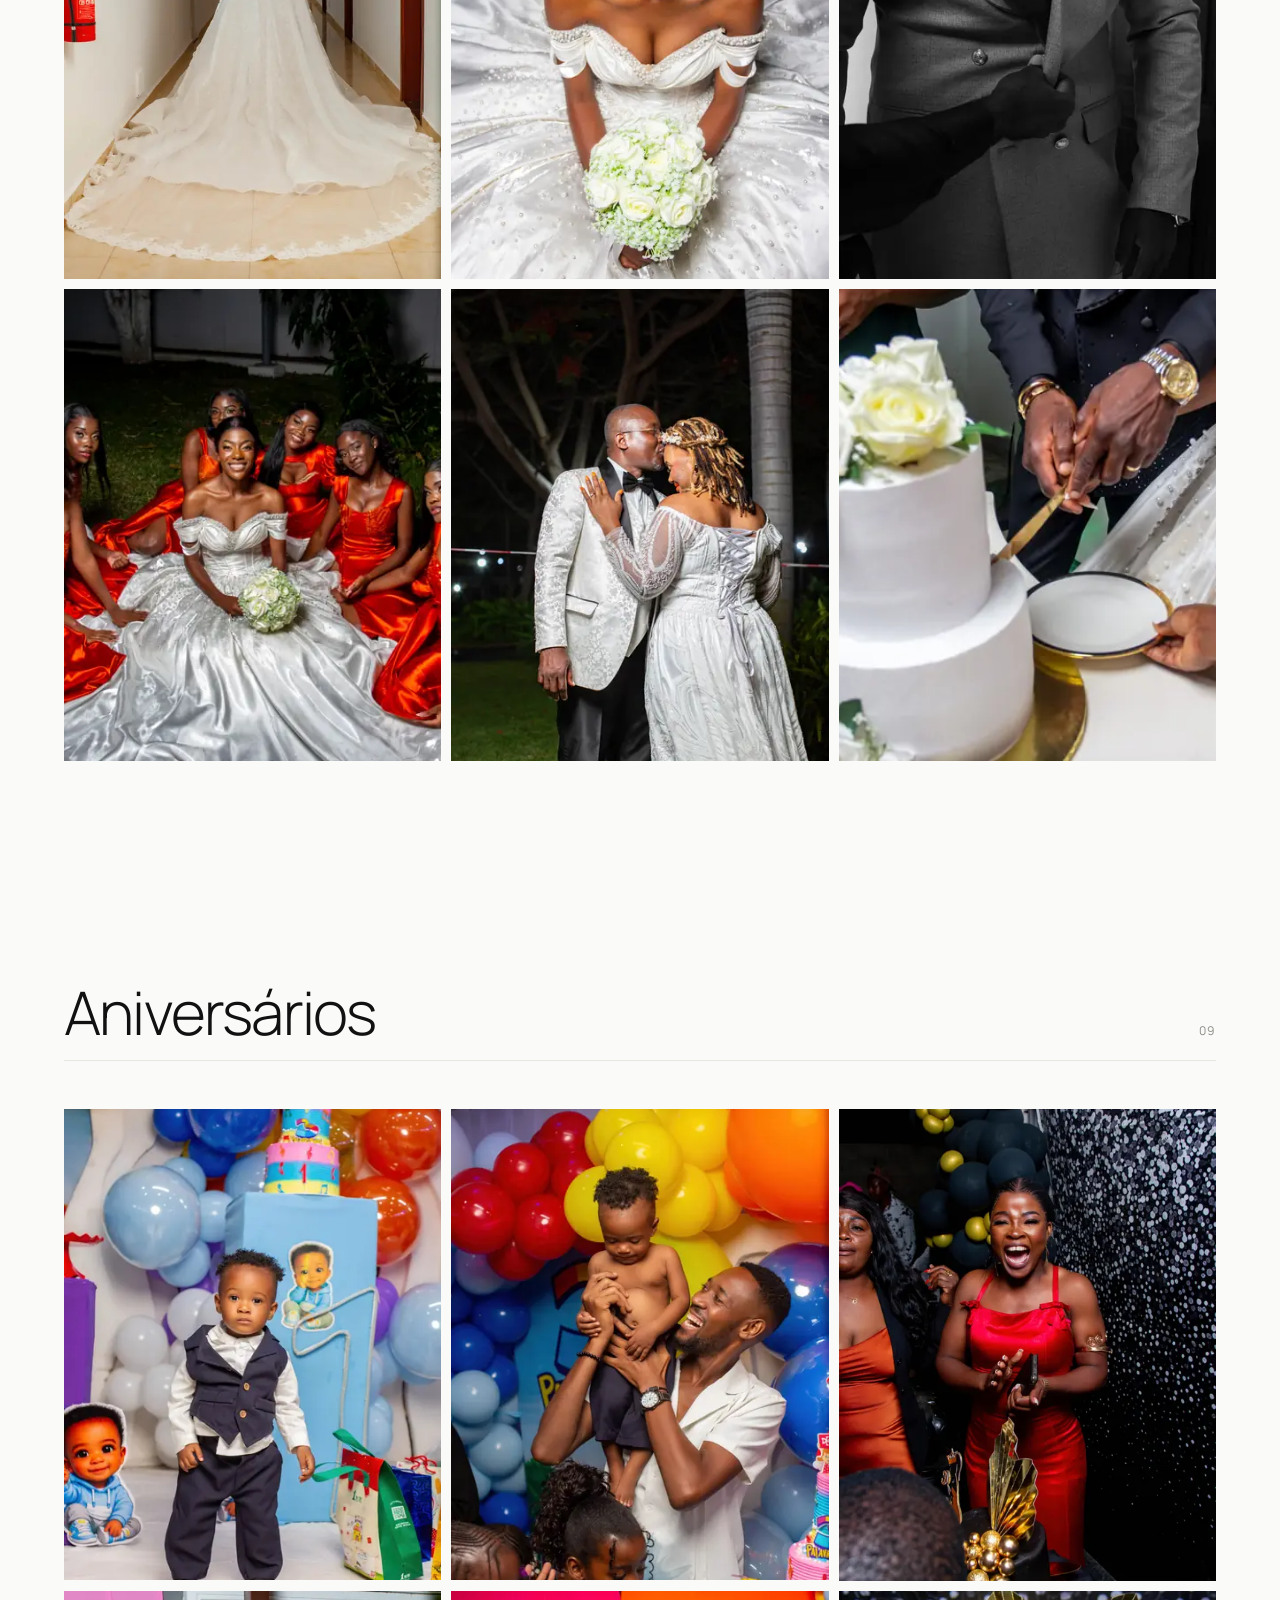
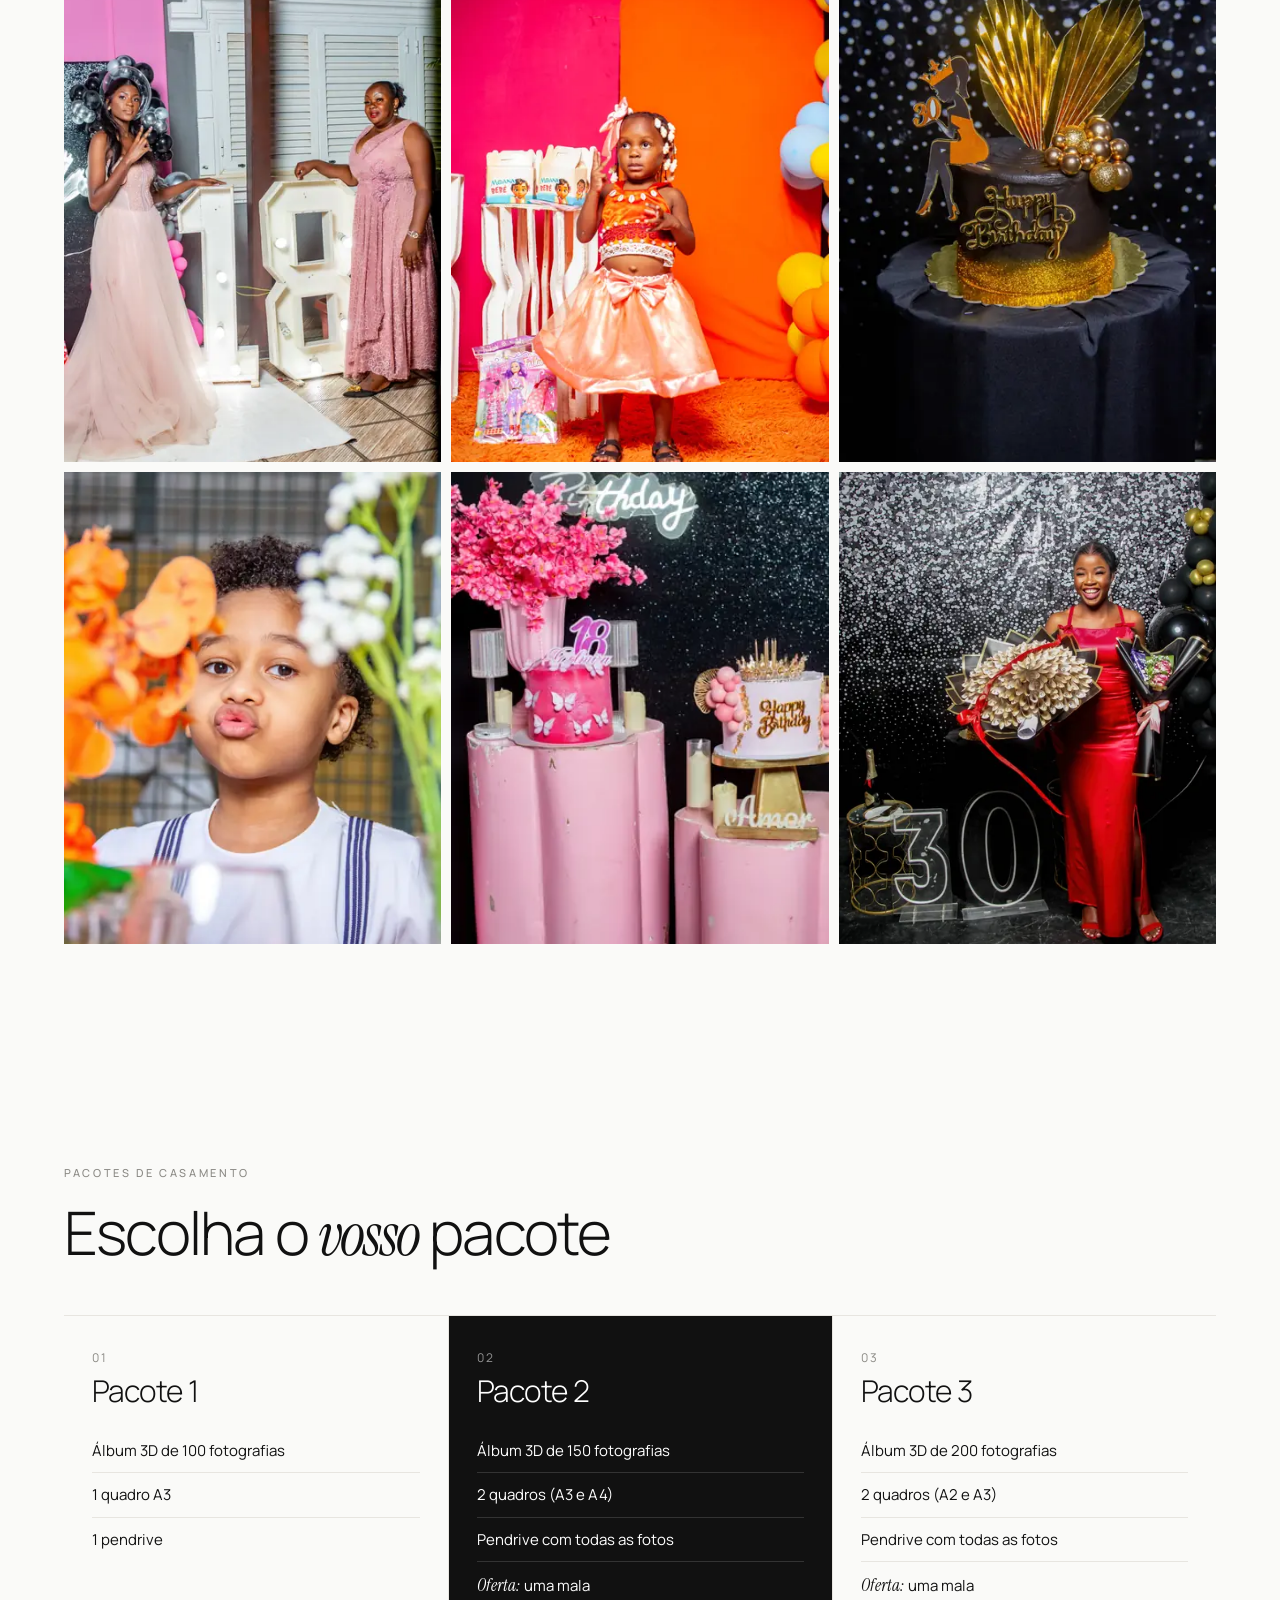
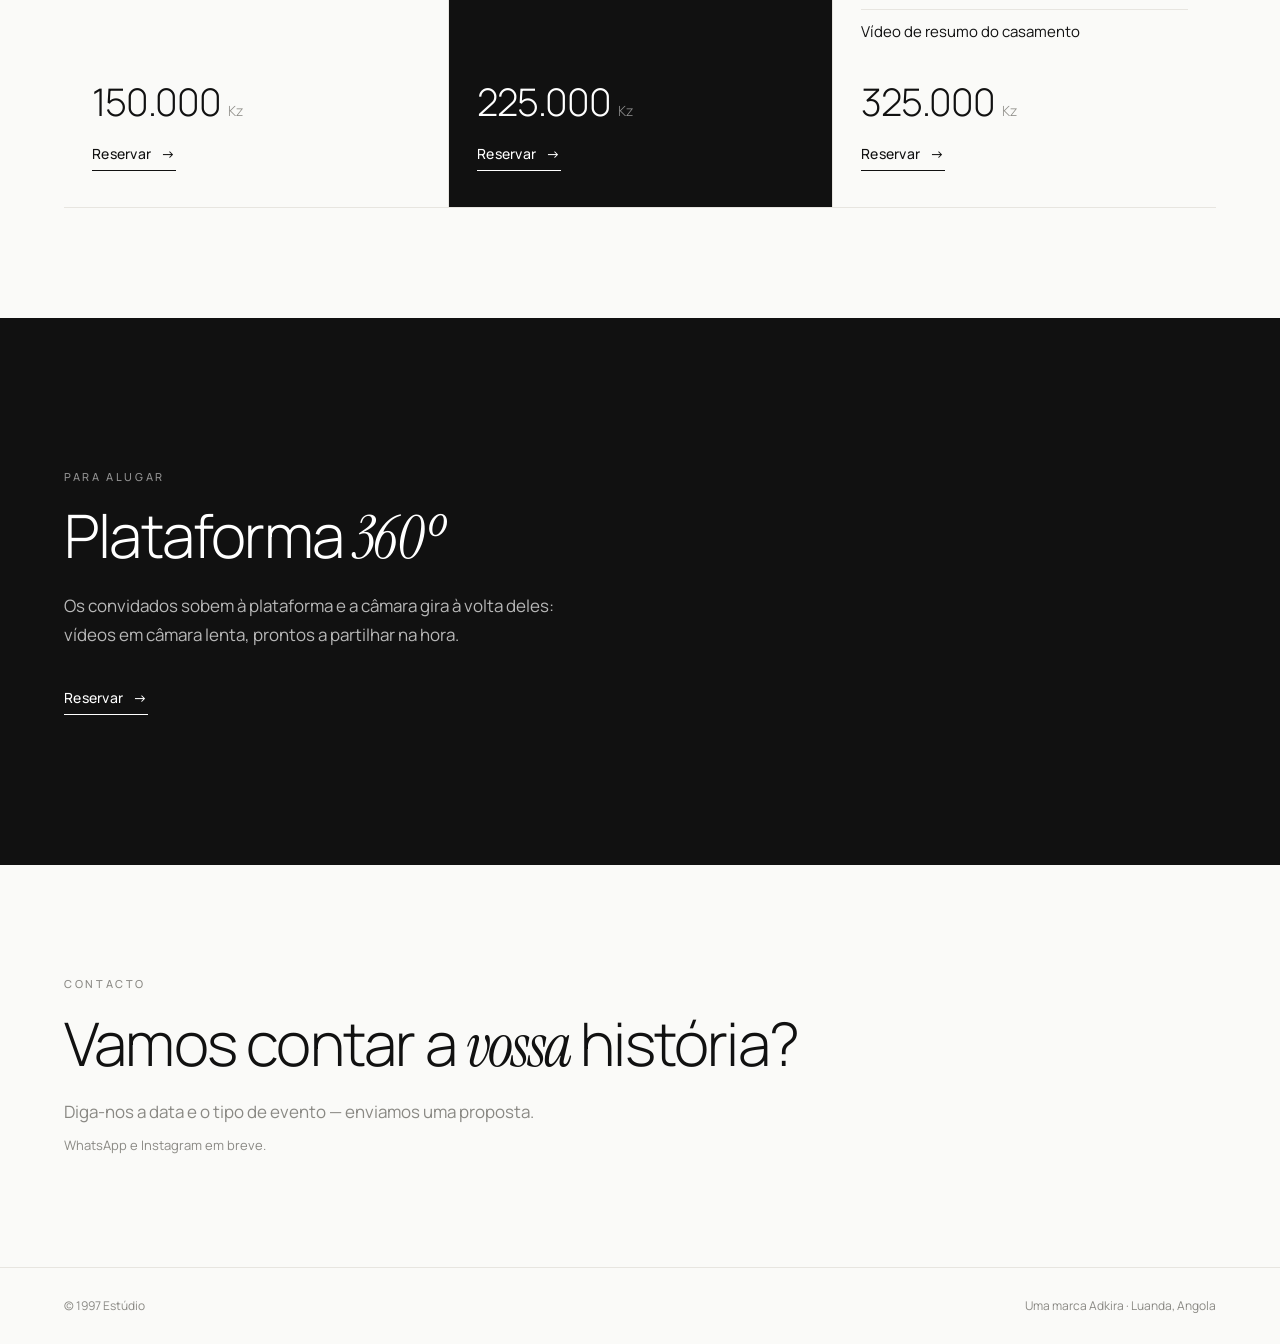
==== commit 0ad0934f: "Visual novo moderno e minimalista e pacotes de casamento com os precos do dono Co-Authored-By: Claud" ====
--- a/index.html
+++ b/index.html
@@ -5,56 +5,60 @@
 <meta name="viewport" content="width=device-width, initial-scale=1, viewport-fit=cover">
 <title>1997 Estúdio · Fotografia e vídeo</title>
 <meta name="description" content="1997 Estúdio, uma marca Adkira: fotografia e vídeo de casamentos, alambamentos, noivados e aniversários, e aluguer da plataforma 360º. Luanda, Angola.">
-<!-- Enquanto o site não tem as fotos do dono, não aparece no Google. Tirar esta linha quando estiver pronto. -->
+<!-- Enquanto o site não está completo, não aparece no Google. Tirar esta linha quando estiver pronto. -->
 <meta name="robots" content="noindex">
-<meta name="theme-color" content="#0f0e0c">
+<meta name="theme-color" content="#111111">
 <link rel="icon" href="favicon.svg" type="image/svg+xml">
 <link rel="preconnect" href="https://fonts.googleapis.com"><link rel="preconnect" href="https://fonts.gstatic.com" crossorigin>
-<link rel="stylesheet" href="https://fonts.googleapis.com/css2?family=Cormorant+Garamond:ital,wght@0,400;0,500;0,600;1,400&family=Jost:wght@300;400;500;600&display=swap">
-<link rel="stylesheet" href="estilo.css?v=4">
+<link rel="stylesheet" href="https://fonts.googleapis.com/css2?family=Manrope:wght@300;400;500;600&family=Instrument+Serif:ital@0;1&display=swap">
+<link rel="stylesheet" href="estilo.css?v=5">
 </head>
 <body>
-<header class="topo">
-  <a class="marca" href="#inicio" aria-label="1997 Estúdio — início"><span class="ano">1997</span><span class="nome">Estúdio</span></a>
+<header class="topo" id="topo">
+  <a class="marca" href="#inicio" aria-label="1997 Estúdio — início">1997<span>estúdio</span></a>
   <nav class="menu" aria-label="Menu">
-    <a href="#servicos">Serviços</a><a href="#casamentos">Portefólio</a><a href="#plataforma">Plataforma 360º</a><a href="#contacto">Contacto</a>
+    <a href="#servicos">Serviços</a><a href="#portefolio">Portefólio</a><a href="#pacotes">Preços</a><a href="#plataforma">360º</a><a href="#contacto">Contacto</a>
   </nav>
 </header>
 
 <main>
   <section class="capa" id="inicio">
-    <!-- SLIDE DA CAPA: uma foto por tipo de evento (data-tipo = nome por baixo; href = galeria). Acrescentar um <a class="slide"> por tipo novo. -->
+    <!-- SLIDE DA CAPA: uma foto por tipo de evento (data-tipo = nome; href = galeria). Acrescentar um <a class="slide"> por tipo novo. -->
     <div class="capa-fundo" id="slides">
       <a class="slide ativo" href="#casamentos" data-tipo="Casamentos" style="background-image:url(fotos/casamentos/cas-01-v1.webp)" aria-label="Casamentos"></a>
       <a class="slide" href="#aniversarios" data-tipo="Aniversários" style="background-image:url(fotos/aniversarios/aniv-02-v1.webp)" aria-label="Aniversários"></a>
     </div>
     <div class="capa-txt">
-      <p class="pre">Fotografia &amp; vídeo</p>
-      <h1>Os momentos que ficam<br><em>para sempre</em></h1>
-      <p class="sub">Casamentos, alambamentos, noivados e aniversários — contados com luz, emoção e cuidado em cada detalhe.</p>
-      <a class="bt" href="#contacto">Pedir orçamento</a>
+      <p class="rotulo">Fotografia &amp; vídeo — Luanda</p>
+      <h1>Momentos que <em>ficam.</em></h1>
+      <a class="seta-link" href="#contacto">Pedir orçamento <i aria-hidden="true">→</i></a>
     </div>
-    <a class="capa-tipo" id="capa-tipo" href="#casamentos"><span>Casamentos</span> · ver fotos</a>
-    <div class="capa-pontos" id="capa-pontos" aria-hidden="true"></div>
+    <div class="capa-rodape">
+      <a class="capa-tipo" id="capa-tipo" href="#casamentos"><span>Casamentos</span></a>
+      <div class="capa-pontos" id="capa-pontos" aria-hidden="true"></div>
+    </div>
+  </section>
+
+  <section class="intro">
+    <p>Fotografamos e filmamos <em>casamentos, alambamentos, noivados e aniversários</em> com um olhar simples e verdadeiro — para que cada imagem guarde o que sentiu nesse dia.</p>
   </section>
 
   <section class="sec" id="servicos">
-    <p class="pre">O que fazemos</p>
-    <h2>Serviços</h2>
-    <div class="cartoes">
-      <a class="cartao" href="#casamentos"><h3>Casamentos</h3><p>Do «sim» à festa: reportagem fotográfica e filme do vosso dia.</p><span class="ver">Ver fotos</span></a>
-      <article class="cartao"><h3>Alambamentos</h3><p>A tradição e a família, registadas com respeito e alegria.</p></article>
-      <article class="cartao"><h3>Noivados</h3><p>Sessões a dois e o pedido, para guardar o começo de tudo.</p></article>
-      <a class="cartao" href="#aniversarios"><h3>Aniversários</h3><p>Festas de todas as idades, das crianças aos grandes marcos.</p><span class="ver">Ver fotos</span></a>
-      <article class="cartao"><h3>Fotografia</h3><p>Retratos, sessões em estúdio e no exterior, com edição cuidada.</p></article>
-      <article class="cartao"><h3>Vídeo</h3><p>Filmes, resumos para as redes sociais e momentos em câmara lenta.</p></article>
-    </div>
+    <header class="sec-cab"><p class="rotulo">Serviços</p><h2>O que fazemos</h2></header>
+    <ol class="lista">
+      <li><a href="#casamentos"><span class="n">01</span><b>Casamentos</b><span class="d">Do «sim» à festa: reportagem e filme do vosso dia.</span><i class="ir" aria-hidden="true">→</i></a></li>
+      <li><div><span class="n">02</span><b>Alambamentos</b><span class="d">A tradição e a família, com respeito e alegria.</span></div></li>
+      <li><div><span class="n">03</span><b>Noivados</b><span class="d">O pedido e a sessão a dois — o começo de tudo.</span></div></li>
+      <li><a href="#aniversarios"><span class="n">04</span><b>Aniversários</b><span class="d">Festas de todas as idades, dos 1 aos 100.</span><i class="ir" aria-hidden="true">→</i></a></li>
+      <li><div><span class="n">05</span><b>Fotografia</b><span class="d">Retratos em estúdio e no exterior, com edição cuidada.</span></div></li>
+      <li><div><span class="n">06</span><b>Vídeo</b><span class="d">Filmes e resumos curtos para partilhar.</span></div></li>
+    </ol>
   </section>
 
-  <!-- GALERIAS (uma secção por tipo de evento; fotos em fotos/<tipo>/, -p = pequena para a grelha) -->
+  <!-- PORTEFÓLIO: uma secção .galeria por tipo de evento (fotos em fotos/<tipo>/, -p = pequena para a grelha) -->
+  <div id="portefolio">
   <section class="sec galeria" id="casamentos">
-    <p class="pre">Portefólio</p>
-    <h2>Casamentos</h2>
+    <header class="sec-cab linha"><h2>Casamentos</h2><span class="conta">09</span></header>
     <div class="gal">
       <a class="gal-it" href="fotos/casamentos/cas-01-v1.webp"><img src="fotos/casamentos/cas-01-p-v1.webp" alt="Os noivos abraçados nas escadas" loading="lazy" decoding="async"></a>
       <a class="gal-it" href="fotos/casamentos/cas-02-v1.webp"><img src="fotos/casamentos/cas-02-p-v1.webp" alt="A noiva com o ramo de rosas brancas" loading="lazy" decoding="async"></a>
@@ -69,8 +73,7 @@
   </section>
 
   <section class="sec galeria" id="aniversarios">
-    <p class="pre">Portefólio</p>
-    <h2>Aniversários</h2>
+    <header class="sec-cab linha"><h2>Aniversários</h2><span class="conta">09</span></header>
     <div class="gal">
       <a class="gal-it" href="fotos/aniversarios/aniv-01-v1.webp"><img src="fotos/aniversarios/aniv-01-p-v1.webp" alt="Menino de colete na sua festa de aniversário" loading="lazy" decoding="async"></a>
       <a class="gal-it" href="fotos/aniversarios/aniv-02-v1.webp"><img src="fotos/aniversarios/aniv-02-p-v1.webp" alt="Pai com o filho ao colo na festa de 1 ano" loading="lazy" decoding="async"></a>
@@ -83,26 +86,53 @@
       <a class="gal-it" href="fotos/aniversarios/aniv-09-v1.webp"><img src="fotos/aniversarios/aniv-09-p-v1.webp" alt="Aniversariante de 30 anos com o ramo" loading="lazy" decoding="async"></a>
     </div>
   </section>
+  </div>
 
-  <section class="sec sec-escura" id="plataforma">
-    <p class="pre">Para alugar</p>
-    <h2>Plataforma 360º</h2>
-    <p class="txt">Os convidados sobem à plataforma e a câmara gira à volta deles: vídeos em câmara lenta, prontos a partilhar na hora. A atração que anima qualquer festa.</p>
-    <a class="bt bt-claro" href="#contacto">Reservar a plataforma</a>
+  <!-- PREÇOS: pacotes de casamento (dados do dono, 18/11/2026) -->
+  <section class="sec" id="pacotes">
+    <header class="sec-cab"><p class="rotulo">Pacotes de casamento</p><h2>Escolha o <em>vosso</em> pacote</h2></header>
+    <div class="pacotes">
+      <article class="pacote">
+        <span class="n">01</span><h3>Pacote 1</h3>
+        <ul><li>Álbum 3D de 100 fotografias</li><li>1 quadro A3</li><li>1 pendrive</li></ul>
+        <p class="preco">150.000 <small>Kz</small></p>
+        <a class="seta-link" href="#contacto">Reservar <i aria-hidden="true">→</i></a>
+      </article>
+      <article class="pacote destaque">
+        <span class="n">02</span><h3>Pacote 2</h3>
+        <ul><li>Álbum 3D de 150 fotografias</li><li>2 quadros (A3 e A4)</li><li>Pendrive com todas as fotos</li><li><em>Oferta:</em> uma mala</li></ul>
+        <p class="preco">225.000 <small>Kz</small></p>
+        <a class="seta-link" href="#contacto">Reservar <i aria-hidden="true">→</i></a>
+      </article>
+      <article class="pacote">
+        <span class="n">03</span><h3>Pacote 3</h3>
+        <ul><li>Álbum 3D de 200 fotografias</li><li>2 quadros (A2 e A3)</li><li>Pendrive com todas as fotos</li><li><em>Oferta:</em> uma mala</li><li>Vídeo de resumo do casamento</li></ul>
+        <p class="preco">325.000 <small>Kz</small></p>
+        <a class="seta-link" href="#contacto">Reservar <i aria-hidden="true">→</i></a>
+      </article>
+    </div>
   </section>
 
-  <section class="sec" id="contacto">
-    <p class="pre">Fale connosco</p>
-    <h2>Contacto</h2>
-    <p class="txt">Conte-nos a data e o tipo de evento e enviamos uma proposta.</p>
-    <p class="nota">Os contactos (WhatsApp e Instagram) entram aqui em breve.</p>
+  <section class="faixa" id="plataforma">
+    <div class="faixa-in">
+      <p class="rotulo">Para alugar</p>
+      <h2>Plataforma <em>360º</em></h2>
+      <p>Os convidados sobem à plataforma e a câmara gira à volta deles: vídeos em câmara lenta, prontos a partilhar na hora.</p>
+      <a class="seta-link" href="#contacto">Reservar <i aria-hidden="true">→</i></a>
+    </div>
+  </section>
+
+  <section class="sec contacto" id="contacto">
+    <p class="rotulo">Contacto</p>
+    <h2>Vamos contar a <em>vossa</em> história?</h2>
+    <p class="txt">Diga-nos a data e o tipo de evento — enviamos uma proposta.</p>
+    <p class="nota">WhatsApp e Instagram em breve.</p>
   </section>
 </main>
 
 <footer class="rodape">
-  <p><b>1997 Estúdio</b> · uma marca <span>Adkira</span></p>
-  <p class="pq">Luanda, Angola</p>
+  <span>© 1997 Estúdio</span><span>Uma marca Adkira · Luanda, Angola</span>
 </footer>
-<script src="galeria.js?v=2" defer></script>
+<script src="galeria.js?v=3" defer></script>
 </body>
 </html>
--- a/estilo.css
+++ b/estilo.css
@@ -1,80 +1,117 @@
-/* 1997 Estúdio — estilo do site (pasta estudio1997/, publicada à parte no Cloudflare Pages) */
+/* 1997 Estúdio — moderno, clean e minimalista (18/11/2026). Uma letra (Manrope) + itálico de destaque (Instrument Serif). */
 :root {
-  --fundo: #faf7f2; --tinta: #1d1a16; --suave: #6f665c; --ouro: #b08d57; --escuro: #0f0e0c; --linha: rgba(29, 26, 22, .12);
-  --f-tit: 'Cormorant Garamond', Georgia, serif; --f-txt: 'Jost', system-ui, sans-serif;
+  --fundo: #fafaf8; --tinta: #111; --suave: #8a8984; --linha: #e7e5e0; --escuro: #111;
+  --sans: 'Manrope', system-ui, sans-serif; --serif: 'Instrument Serif', Georgia, serif;
+  --lado: clamp(20px, 5vw, 64px);
 }
 * { box-sizing: border-box; }
 html { scroll-behavior: smooth; }
-body { margin: 0; background: var(--fundo); color: var(--tinta); font: 300 17px/1.65 var(--f-txt); -webkit-font-smoothing: antialiased; }
+body { margin: 0; background: var(--fundo); color: var(--tinta); font: 400 16px/1.7 var(--sans); -webkit-font-smoothing: antialiased; }
 a { color: inherit; }
+em { font-family: var(--serif); font-style: italic; font-weight: 400; }
+.rotulo { margin: 0 0 18px; font-size: 11px; font-weight: 500; letter-spacing: .24em; text-transform: uppercase; color: var(--suave); }
 
-.topo { position: fixed; inset: 0 0 auto; z-index: 10; display: flex; align-items: center; justify-content: space-between; gap: 16px;
-  padding: max(14px, env(safe-area-inset-top)) 20px 14px; color: #fff; background: linear-gradient(rgba(15, 14, 12, .65), rgba(15, 14, 12, 0)); }
-.marca { display: flex; align-items: baseline; gap: 8px; text-decoration: none; }
-.marca .ano { font: 600 26px/1 var(--f-tit); letter-spacing: .04em; }
-.marca .nome { font: 400 12px/1 var(--f-txt); letter-spacing: .32em; text-transform: uppercase; }
-.menu { display: flex; gap: 18px; font-size: 13px; letter-spacing: .12em; text-transform: uppercase; }
-.menu a { text-decoration: none; opacity: .85; } .menu a:hover { opacity: 1; }
-@media (max-width: 640px) { .menu { display: none; } }
+/* topo: transparente na capa, branco depois */
+.topo { position: fixed; inset: 0 0 auto; z-index: 20; display: flex; align-items: center; justify-content: space-between;
+  padding: max(18px, env(safe-area-inset-top)) var(--lado) 18px; color: #fff; transition: background .35s, color .35s, padding .35s; }
+.topo.cheio { background: rgba(250, 250, 248, .92); backdrop-filter: blur(12px); -webkit-backdrop-filter: blur(12px); color: var(--tinta);
+  padding-top: max(12px, env(safe-area-inset-top)); padding-bottom: 12px; border-bottom: 1px solid var(--linha); }
+.marca { display: flex; align-items: baseline; gap: 6px; text-decoration: none; font-weight: 600; font-size: 20px; letter-spacing: -.02em; }
+.marca span { font-weight: 300; font-size: 13px; letter-spacing: .08em; }
+.menu { display: flex; gap: 28px; font-size: 13px; }
+.menu a { text-decoration: none; opacity: .8; transition: opacity .2s; } .menu a:hover { opacity: 1; }
+@media (max-width: 680px) { .menu { gap: 16px; font-size: 12px; } .menu a:nth-child(1), .menu a:nth-child(5) { display: none; } }
 
-.capa { position: relative; min-height: 100svh; display: flex; align-items: flex-end; color: #fff; overflow: hidden; }
-/* fundo provisório (até chegarem as fotos do dono): troca-se por uma foto em .capa-fundo { background-image } */
-.capa-fundo { position: absolute; inset: 0; background: var(--escuro); }
-.capa-fundo::after { content: ''; position: absolute; inset: 0; pointer-events: none; background: linear-gradient(rgba(15, 14, 12, .4), transparent 22%, rgba(15, 14, 12, .25) 40%, rgba(15, 14, 12, .9) 78%); }
-/* slide da capa: as fotos trocam a cada 6 s, a esbater, com um zoom lento */
-.slide { position: absolute; inset: 0; background: center 28% / cover no-repeat; opacity: 0; transform: scale(1.08); transition: opacity 1.4s ease, transform 7s linear; }
+/* capa: slide em ecrã inteiro */
+.capa { position: relative; height: 100svh; min-height: 520px; color: #fff; overflow: hidden; background: var(--escuro); }
+.capa-fundo { position: absolute; inset: 0; }
+.capa-fundo::after { content: ''; position: absolute; inset: 0; pointer-events: none; background: linear-gradient(rgba(0, 0, 0, .35), transparent 25%, transparent 45%, rgba(0, 0, 0, .75)); }
+.slide { position: absolute; inset: 0; background: center 28% / cover no-repeat; opacity: 0; transform: scale(1.06); transition: opacity 1.6s ease, transform 8s linear; }
 .slide.ativo { opacity: 1; transform: scale(1); }
-.capa-tipo { position: absolute; right: 20px; bottom: max(64px, calc(env(safe-area-inset-bottom) + 56px)); z-index: 2; font-size: 12px; letter-spacing: .16em; text-transform: uppercase; color: rgba(255, 255, 255, .8); text-decoration: none; }
-.capa-tipo span { color: #fff; font-weight: 500; }
-.capa-pontos { position: absolute; right: 20px; bottom: max(40px, calc(env(safe-area-inset-bottom) + 30px)); z-index: 2; display: flex; gap: 8px; }
-.capa-pontos i { width: 7px; height: 7px; border-radius: 50%; background: rgba(255, 255, 255, .4); transition: background .3s, transform .3s; }
-.capa-pontos i.ativo { background: var(--ouro); transform: scale(1.3); }
-@media (max-width: 640px) { .capa-tipo, .capa-pontos { right: auto; left: 24px; } .capa-tipo { bottom: 22px; } .capa-pontos { bottom: auto; top: max(70px, calc(env(safe-area-inset-top) + 56px)); } }
-.capa-txt { position: relative; z-index: 2; padding: 0 24px max(56px, env(safe-area-inset-bottom)); max-width: 720px; }
-.pre { margin: 0 0 10px; font: 500 12px/1 var(--f-txt); letter-spacing: .3em; text-transform: uppercase; color: var(--ouro); }
-h1 { margin: 0; font: 500 clamp(40px, 10vw, 76px)/1.02 var(--f-tit); }
-h1 em { font-weight: 400; color: #e8d6b5; }
-.sub { margin: 18px 0 28px; max-width: 520px; color: rgba(255, 255, 255, .82); }
-.bt { display: inline-block; padding: 14px 28px; border-radius: 99px; background: var(--ouro); color: #fff; text-decoration: none;
-  font: 500 13px/1 var(--f-txt); letter-spacing: .16em; text-transform: uppercase; transition: transform .2s, background .2s; }
-.bt:hover { background: #9a7a48; transform: translateY(-1px); }
-.bt-claro { background: #fff; color: var(--escuro); } .bt-claro:hover { background: #efe6d6; }
+.capa-txt { position: absolute; z-index: 2; left: var(--lado); right: var(--lado); bottom: max(96px, calc(env(safe-area-inset-bottom) + 84px)); max-width: 760px; }
+.capa .rotulo { color: rgba(255, 255, 255, .8); }
+h1 { margin: 0 0 28px; font: 300 clamp(48px, 9vw, 104px)/.98 var(--sans); letter-spacing: -.035em; text-shadow: 0 2px 24px rgba(0, 0, 0, .25); }
+h1 em { letter-spacing: -.01em; }
+.seta-link { display: inline-flex; align-items: center; gap: 10px; padding-bottom: 4px; border-bottom: 1px solid currentColor; text-decoration: none; font-size: 14px; font-weight: 500; letter-spacing: .02em; }
+.seta-link i { font-style: normal; transition: transform .25s; } .seta-link:hover i { transform: translateX(4px); }
+.capa-rodape { position: absolute; z-index: 2; left: var(--lado); right: var(--lado); bottom: max(28px, calc(env(safe-area-inset-bottom) + 18px)); display: flex; align-items: center; justify-content: space-between;
+  padding-top: 16px; border-top: 1px solid rgba(255, 255, 255, .25); font-size: 11px; letter-spacing: .16em; text-transform: uppercase; }
+.capa-tipo { text-decoration: none; color: rgba(255, 255, 255, .85); }
+.capa-pontos { display: flex; gap: 6px; }
+.capa-pontos i { width: 18px; height: 2px; background: rgba(255, 255, 255, .35); transition: background .3s, width .3s; }
+.capa-pontos i.ativo { width: 34px; background: #fff; }
 
-.sec { padding: 88px 24px; max-width: 1080px; margin: 0 auto; text-align: center; }
-h2 { margin: 0 0 36px; font: 500 clamp(34px, 7vw, 52px)/1.1 var(--f-tit); }
-.txt { max-width: 600px; margin: 0 auto 28px; color: var(--suave); }
-.nota { font-size: 14px; color: var(--suave); font-style: italic; }
-.cartoes { display: grid; grid-template-columns: repeat(auto-fit, minmax(230px, 1fr)); gap: 16px; text-align: left; }
-.cartao { padding: 26px 24px; border: 1px solid var(--linha); border-radius: 14px; background: #fff; }
-.cartao h3 { margin: 0 0 6px; font: 500 26px/1.15 var(--f-tit); }
-.cartao p { margin: 0; color: var(--suave); font-size: 15px; }
+/* frase de apresentação */
+.intro { padding: clamp(80px, 14vw, 160px) var(--lado); max-width: 1100px; margin: 0 auto; }
+.intro p { margin: 0; font: 300 clamp(24px, 3.6vw, 40px)/1.35 var(--sans); letter-spacing: -.02em; }
 
-.sec-escura { max-width: none; background: var(--escuro); color: #fff; }
-.sec-escura .txt { color: rgba(255, 255, 255, .75); }
+/* secções */
+.sec { padding: clamp(56px, 9vw, 110px) var(--lado); max-width: 1320px; margin: 0 auto; }
+h2 { margin: 0; font: 300 clamp(32px, 5.4vw, 60px)/1.05 var(--sans); letter-spacing: -.03em; }
+.sec-cab { margin-bottom: clamp(28px, 4vw, 48px); }
+.sec-cab.linha { display: flex; align-items: baseline; justify-content: space-between; padding-bottom: 16px; border-bottom: 1px solid var(--linha); }
+.conta { font-size: 12px; letter-spacing: .14em; color: var(--suave); }
 
-.rodape { padding: 36px 24px max(36px, env(safe-area-inset-bottom)); text-align: center; border-top: 1px solid var(--linha); font-size: 14px; color: var(--suave); }
-.rodape p { margin: 0; } .rodape b { color: var(--tinta); font-weight: 500; } .rodape span { color: var(--ouro); } .rodape .pq { margin-top: 4px; font-size: 12px; }
+/* serviços: lista numerada com linhas finas */
+.lista { list-style: none; margin: 0; padding: 0; border-top: 1px solid var(--linha); }
+.lista li > * { display: grid; grid-template-columns: 48px minmax(140px, 1fr) 2fr 24px; align-items: baseline; gap: 16px; padding: 22px 0; border-bottom: 1px solid var(--linha); text-decoration: none; }
+.lista .n { font-size: 12px; color: var(--suave); letter-spacing: .1em; }
+.lista b { font-weight: 400; font-size: clamp(20px, 2.4vw, 26px); letter-spacing: -.02em; }
+.lista .d { color: var(--suave); font-size: 15px; }
+.lista .ir { font-style: normal; text-align: right; transition: transform .25s; }
+.lista a:hover .ir { transform: translateX(4px); } .lista a:hover b { font-style: italic; font-family: var(--serif); }
+@media (max-width: 680px) { .lista li > * { grid-template-columns: 36px 1fr 20px; gap: 6px 12px; } .lista .d { grid-column: 2; grid-row: 2; font-size: 14px; } .lista .ir { grid-column: 3; grid-row: 1; } }
 
-/* ── GALERIAS (portefólio) ── */
-a.cartao { text-decoration: none; display: block; transition: border-color .2s, transform .2s; }
-a.cartao:hover { border-color: var(--ouro); transform: translateY(-2px); }
-.cartao .ver { display: inline-block; margin-top: 10px; font-size: 12px; letter-spacing: .14em; text-transform: uppercase; color: var(--ouro); }
-.galeria { max-width: 1180px; }
-.gal { display: grid; grid-template-columns: repeat(3, 1fr); gap: 6px; }
-@media (max-width: 640px) { .gal { gap: 4px; } }
-.gal-it { position: relative; display: block; aspect-ratio: 4 / 5; overflow: hidden; border-radius: 6px; background: #e9e2d8; }
-.gal-it img { width: 100%; height: 100%; object-fit: cover; display: block; transition: transform .5s ease; }
-.gal-it:hover img { transform: scale(1.04); }
+/* galerias */
+.gal { display: grid; grid-template-columns: repeat(3, 1fr); gap: clamp(4px, .8vw, 10px); }
+.gal-it { position: relative; display: block; aspect-ratio: 4 / 5; overflow: hidden; background: #ecebe7; }
+.gal-it img { width: 100%; height: 100%; object-fit: cover; display: block; transition: transform .8s cubic-bezier(.2, .7, .2, 1); }
+.gal-it:hover img { transform: scale(1.035); }
+
+/* pacotes (preços) */
+.pacotes { display: grid; grid-template-columns: repeat(3, 1fr); gap: 0; border-top: 1px solid var(--linha); }
+.pacote { display: flex; flex-direction: column; padding: 32px 28px 36px; border-bottom: 1px solid var(--linha); }
+.pacote + .pacote { border-left: 1px solid var(--linha); }
+.pacote .n { font-size: 12px; letter-spacing: .14em; color: var(--suave); }
+.pacote h3 { margin: 6px 0 22px; font: 300 30px/1.1 var(--sans); letter-spacing: -.02em; }
+.pacote ul { list-style: none; margin: 0 0 28px; padding: 0; flex: 1; }
+.pacote li { padding: 9px 0; border-bottom: 1px solid var(--linha); font-size: 15px; }
+.pacote li:last-child { border-bottom: 0; }
+.pacote li em { font-size: 17px; }
+.pacote .preco { margin: 0 0 22px; font: 300 clamp(30px, 3vw, 38px)/1 var(--sans); letter-spacing: -.03em; }
+.pacote .preco small { font-size: 14px; letter-spacing: .04em; color: var(--suave); }
+.pacote.destaque { background: var(--escuro); color: #fff; }
+.pacote.destaque .n, .pacote.destaque .preco small { color: rgba(255, 255, 255, .55); }
+.pacote.destaque li { border-color: rgba(255, 255, 255, .14); }
+.pacote .seta-link { align-self: flex-start; }
+@media (max-width: 860px) { .pacotes { grid-template-columns: 1fr; } .pacote + .pacote { border-left: 0; } .pacote { padding: 28px 22px 32px; } }
+
+/* faixa escura: plataforma 360º */
+.faixa { background: var(--escuro); color: #fff; }
+.faixa-in { max-width: 1320px; margin: 0 auto; padding: clamp(80px, 12vw, 150px) var(--lado); }
+.faixa .rotulo { color: rgba(255, 255, 255, .55); }
+.faixa h2 { margin-bottom: 22px; }
+.faixa p:not(.rotulo) { max-width: 520px; margin: 0 0 34px; color: rgba(255, 255, 255, .7); font-size: 17px; }
+
+/* contacto */
+.contacto h2 { max-width: 760px; margin-bottom: 20px; }
+.txt { margin: 0 0 8px; color: var(--suave); font-size: 17px; }
+.nota { margin: 0; font-size: 13px; color: var(--suave); }
+
+.rodape { display: flex; flex-wrap: wrap; justify-content: space-between; gap: 8px; padding: 28px var(--lado) max(28px, env(safe-area-inset-bottom)); border-top: 1px solid var(--linha); font-size: 12px; color: var(--suave); }
+
+/* aparecer suave ao rolar */
+.ver-in { opacity: 0; transform: translateY(18px); transition: opacity .9s ease, transform .9s ease; }
+.ver-in.visto { opacity: 1; transform: none; }
+@media (prefers-reduced-motion: reduce) { .slide, .ver-in, .gal-it img { transition: none !important; } .ver-in { opacity: 1; transform: none; } }
+
 /* ver em grande */
-.lb { position: fixed; inset: 0; z-index: 50; display: flex; align-items: center; justify-content: center; background: rgba(10, 9, 8, .94); touch-action: pan-y; }
+.lb { position: fixed; inset: 0; z-index: 50; display: flex; align-items: center; justify-content: center; background: rgba(10, 10, 10, .96); touch-action: pan-y; }
 .lb[hidden] { display: none; }
 .lb img { max-width: 100vw; max-height: 100svh; object-fit: contain; user-select: none; }
-.lb button { position: absolute; display: flex; align-items: center; justify-content: center; width: 46px; height: 46px; border: 0; border-radius: 50%;
-  background: rgba(255, 255, 255, .12); color: #fff; cursor: pointer; }
-.lb button:hover { background: rgba(255, 255, 255, .24); }
+.lb button { position: absolute; display: flex; align-items: center; justify-content: center; width: 44px; height: 44px; border: 0; border-radius: 50%; background: transparent; color: #fff; cursor: pointer; opacity: .8; }
+.lb button:hover { opacity: 1; background: rgba(255, 255, 255, .1); }
 .lb button svg { width: 22px; height: 22px; }
 .lb .lb-fechar { top: max(14px, env(safe-area-inset-top)); right: 14px; }
 .lb .lb-ant { left: 10px; top: 50%; transform: translateY(-50%); } .lb .lb-seg { right: 10px; top: 50%; transform: translateY(-50%); }
-.lb .lb-n { position: absolute; bottom: max(16px, env(safe-area-inset-bottom)); left: 0; right: 0; text-align: center; color: rgba(255, 255, 255, .7); font-size: 13px; letter-spacing: .12em; }
-
-.capa .pre { text-shadow: 0 1px 8px rgba(0, 0, 0, .6); } .capa h1, .capa .sub { text-shadow: 0 2px 14px rgba(0, 0, 0, .45); }
+.lb .lb-n { position: absolute; bottom: max(16px, env(safe-area-inset-bottom)); left: 0; right: 0; text-align: center; color: rgba(255, 255, 255, .6); font-size: 12px; letter-spacing: .18em; }
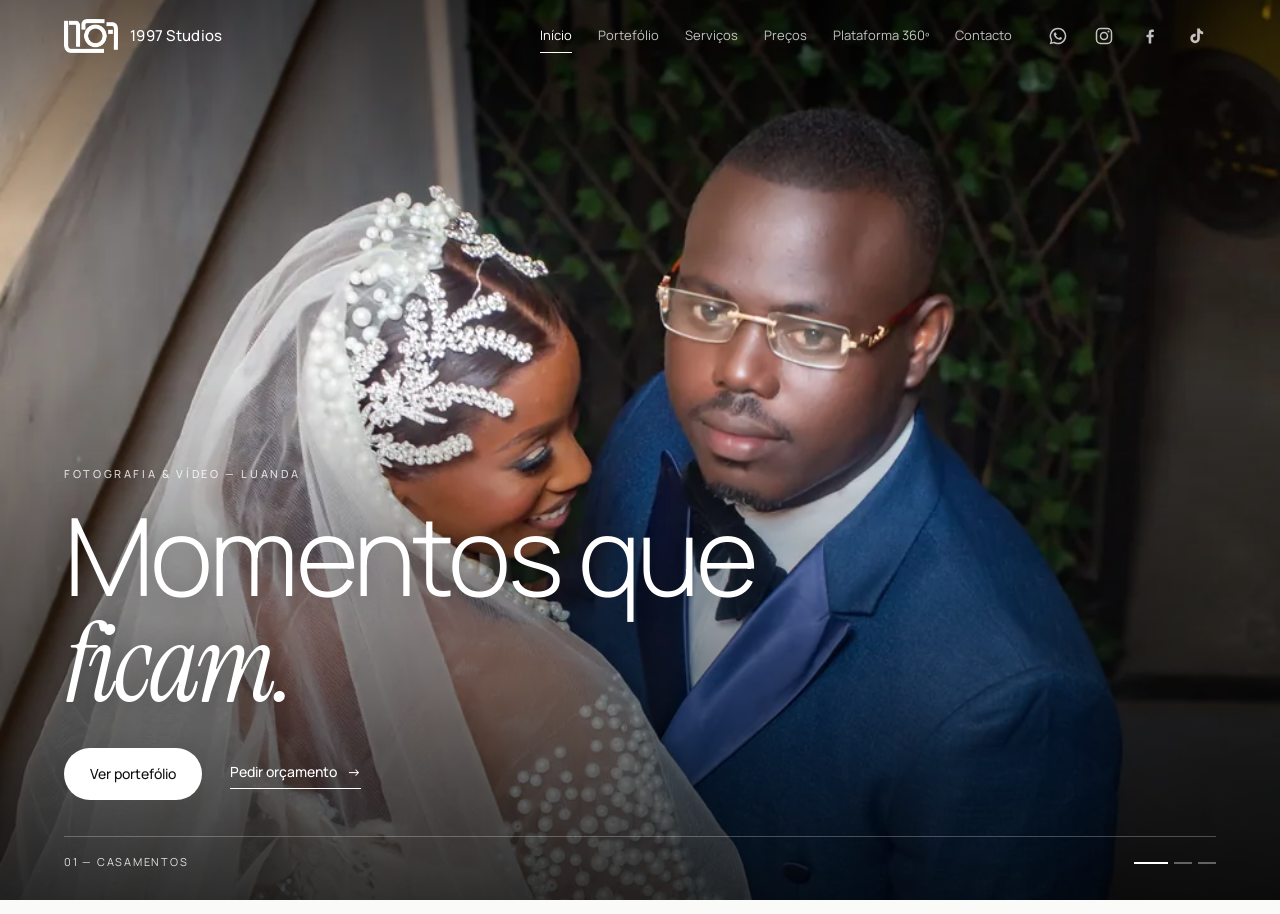
==== commit 9b5828a4: "1997 Studios: menu por páginas, portefólio em carrossel 3D (Casamentos, Noivados, Aniversários), log" ====
--- a/index.html
+++ b/index.html
@@ -3,136 +3,173 @@
 <head>
 <meta charset="utf-8">
 <meta name="viewport" content="width=device-width, initial-scale=1, viewport-fit=cover">
-<title>1997 Estúdio · Fotografia e vídeo</title>
-<meta name="description" content="1997 Estúdio, uma marca Adkira: fotografia e vídeo de casamentos, alambamentos, noivados e aniversários, e aluguer da plataforma 360º. Luanda, Angola.">
+<title>1997 Studios · Fotografia e vídeo</title>
+<meta name="description" content="1997 Studios, uma marca Adkira: fotografia e vídeo de casamentos, alambamentos, noivados e aniversários, e aluguer da plataforma 360º. Luanda, Angola.">
 <!-- Enquanto o site não está completo, não aparece no Google. Tirar esta linha quando estiver pronto. -->
 <meta name="robots" content="noindex">
 <meta name="theme-color" content="#111111">
-<link rel="icon" href="favicon.svg" type="image/svg+xml">
+<link rel="icon" href="icone.png" type="image/png"><link rel="apple-touch-icon" href="icone.png">
 <link rel="preconnect" href="https://fonts.googleapis.com"><link rel="preconnect" href="https://fonts.gstatic.com" crossorigin>
 <link rel="stylesheet" href="https://fonts.googleapis.com/css2?family=Manrope:wght@300;400;500;600&family=Instrument+Serif:ital@0;1&display=swap">
-<link rel="stylesheet" href="estilo.css?v=5">
+<link rel="stylesheet" href="estilo.css?v=6">
 </head>
-<body>
+<body class="no-inicio">
+<!-- O SITE É UMA SÓ PÁGINA COM «PÁGINAS» (.pagina[data-pag]): o menu mostra só a escolhida (#portefolio, #precos…), sem rolar.
+     index.html é gerado (galerias, pacotes, contactos) — ver CLAUDE.md. -->
 <header class="topo" id="topo">
-  <a class="marca" href="#inicio" aria-label="1997 Estúdio — início">1997<span>estúdio</span></a>
-  <nav class="menu" aria-label="Menu">
-    <a href="#servicos">Serviços</a><a href="#portefolio">Portefólio</a><a href="#pacotes">Preços</a><a href="#plataforma">360º</a><a href="#contacto">Contacto</a>
+  <a class="marca" href="#inicio" aria-label="1997 Studios — início"><img class="logo-b" src="logo-branco.png" alt="" width="61" height="38"><img class="logo-p" src="logo-preto.png" alt="" width="61" height="38"><span>1997 Studios</span></a>
+  <nav class="menu" id="menu" aria-label="Menu">
+    <a href="#inicio">Início</a><a href="#portefolio">Portefólio</a><a href="#servicos">Serviços</a><a href="#precos">Preços</a><a href="#plataforma">Plataforma 360º</a><a href="#contacto">Contacto</a>
+    <div class="menu-redes redes"><a href="https://wa.me/244929773698" target="_blank" rel="noopener" aria-label="WhatsApp"><svg viewBox="0 0 24 24" aria-hidden="true"><path fill="currentColor" d="M12 2a10 10 0 0 0-8.6 15.1L2 22l5-1.3A10 10 0 1 0 12 2zm0 18.2c-1.5 0-3-.4-4.3-1.2l-.3-.2-3 .8.8-2.9-.2-.3A8.2 8.2 0 1 1 12 20.2zm4.5-6.1c-.2-.1-1.5-.7-1.7-.8-.2-.1-.4-.1-.6.1l-.8 1c-.1.2-.3.2-.5.1a6.7 6.7 0 0 1-3.3-2.9c-.2-.4.2-.4.7-1.3.1-.2 0-.3 0-.4l-.8-1.8c-.2-.5-.4-.4-.6-.4h-.5c-.2 0-.4.1-.6.3-.2.2-.8.8-.8 2s.8 2.3 1 2.5c.1.2 1.6 2.5 4 3.5 1.5.6 2 .7 2.8.6.5-.1 1.5-.6 1.7-1.2.2-.6.2-1.1.2-1.2-.1-.2-.2-.2-.4-.3z"/></svg></a><a href="https://www.instagram.com/1997studio8/" target="_blank" rel="noopener" aria-label="Instagram"><svg viewBox="0 0 24 24" aria-hidden="true"><rect x="3" y="3" width="18" height="18" rx="5" fill="none" stroke="currentColor" stroke-width="1.8"/><circle cx="12" cy="12" r="4.2" fill="none" stroke="currentColor" stroke-width="1.8"/><circle cx="17.4" cy="6.6" r="1.2" fill="currentColor"/></svg></a><a href="https://www.facebook.com/1997Fotografo" target="_blank" rel="noopener" aria-label="Facebook"><svg viewBox="0 0 24 24" aria-hidden="true"><path fill="currentColor" d="M13.5 21v-7.5h2.6l.4-3h-3V8.6c0-.9.3-1.5 1.5-1.5h1.6V4.4c-.3 0-1.2-.1-2.3-.1-2.3 0-3.9 1.4-3.9 4v2.2H7.8v3h2.6V21h3.1z"/></svg></a><a href="https://www.tiktok.com/@1997studio8" target="_blank" rel="noopener" aria-label="TikTok"><svg viewBox="0 0 24 24" aria-hidden="true"><path fill="currentColor" d="M16.6 3c.4 2.2 1.8 3.6 4 3.8v3.1c-1.5.1-2.8-.4-4-1.2v6.1c0 3.4-2.4 5.9-5.7 5.9A5.7 5.7 0 0 1 5.2 15c0-3.4 2.9-6 6.4-5.6v3.2c-1.6-.4-3.2.7-3.2 2.4 0 1.4 1.1 2.5 2.5 2.5 1.6 0 2.5-1.1 2.5-2.9V3h3.2z"/></svg></a></div>
   </nav>
+  <button type="button" class="abrir-menu" id="abrir-menu" aria-label="Abrir o menu" aria-expanded="false"><i></i><i></i></button>
 </header>
 
 <main>
-  <section class="capa" id="inicio">
-    <!-- SLIDE DA CAPA: uma foto por tipo de evento (data-tipo = nome; href = galeria). Acrescentar um <a class="slide"> por tipo novo. -->
-    <div class="capa-fundo" id="slides">
-      <a class="slide ativo" href="#casamentos" data-tipo="Casamentos" style="background-image:url(fotos/casamentos/cas-01-v1.webp)" aria-label="Casamentos"></a>
-      <a class="slide" href="#aniversarios" data-tipo="Aniversários" style="background-image:url(fotos/aniversarios/aniv-02-v1.webp)" aria-label="Aniversários"></a>
-    </div>
-    <div class="capa-txt">
-      <p class="rotulo">Fotografia &amp; vídeo — Luanda</p>
-      <h1>Momentos que <em>ficam.</em></h1>
-      <a class="seta-link" href="#contacto">Pedir orçamento <i aria-hidden="true">→</i></a>
-    </div>
-    <div class="capa-rodape">
-      <a class="capa-tipo" id="capa-tipo" href="#casamentos"><span>Casamentos</span></a>
-      <div class="capa-pontos" id="capa-pontos" aria-hidden="true"></div>
+  <!-- INÍCIO -->
+  <section class="pagina" data-pag="inicio">
+    <div class="capa">
+      <!-- SLIDE DA CAPA: uma foto por tipo de evento (data-tipo = nome; href = portefólio desse tipo). -->
+      <div class="capa-fundo" id="slides">
+        <a class="slide ativo" href="#portefolio/casamentos" data-tipo="Casamentos" style="background-image:url(fotos/casamentos/cas-01-v1.webp)" aria-label="Casamentos"></a>
+        <a class="slide" href="#portefolio/noivados" data-tipo="Noivados" style="background-image:url(fotos/noivados/noiv-01-v1.webp)" aria-label="Noivados"></a>
+        <a class="slide" href="#portefolio/aniversarios" data-tipo="Aniversários" style="background-image:url(fotos/aniversarios/aniv-02-v1.webp)" aria-label="Aniversários"></a>
+      </div>
+      <div class="capa-txt">
+        <p class="rotulo">Fotografia &amp; vídeo — Luanda</p>
+        <h1>Momentos que <em>ficam.</em></h1>
+        <div class="capa-bts"><a class="bt-cheio" href="#portefolio">Ver portefólio</a><a class="seta-link" href="https://wa.me/244929773698?text=Ol%C3%A1%201997%20Studios%21%20Gostava%20de%20pedir%20um%20or%C3%A7amento." target="_blank" rel="noopener">Pedir orçamento <i aria-hidden="true">→</i></a></div>
+      </div>
+      <div class="capa-rodape">
+        <a class="capa-tipo" id="capa-tipo" href="#portefolio/casamentos"><span>01 — Casamentos</span></a>
+        <div class="capa-pontos" id="capa-pontos" aria-hidden="true"></div>
+      </div>
     </div>
   </section>
 
-  <section class="intro">
-    <p>Fotografamos e filmamos <em>casamentos, alambamentos, noivados e aniversários</em> com um olhar simples e verdadeiro — para que cada imagem guarde o que sentiu nesse dia.</p>
-  </section>
-
-  <section class="sec" id="servicos">
-    <header class="sec-cab"><p class="rotulo">Serviços</p><h2>O que fazemos</h2></header>
-    <ol class="lista">
-      <li><a href="#casamentos"><span class="n">01</span><b>Casamentos</b><span class="d">Do «sim» à festa: reportagem e filme do vosso dia.</span><i class="ir" aria-hidden="true">→</i></a></li>
-      <li><div><span class="n">02</span><b>Alambamentos</b><span class="d">A tradição e a família, com respeito e alegria.</span></div></li>
-      <li><div><span class="n">03</span><b>Noivados</b><span class="d">O pedido e a sessão a dois — o começo de tudo.</span></div></li>
-      <li><a href="#aniversarios"><span class="n">04</span><b>Aniversários</b><span class="d">Festas de todas as idades, dos 1 aos 100.</span><i class="ir" aria-hidden="true">→</i></a></li>
-      <li><div><span class="n">05</span><b>Fotografia</b><span class="d">Retratos em estúdio e no exterior, com edição cuidada.</span></div></li>
-      <li><div><span class="n">06</span><b>Vídeo</b><span class="d">Filmes e resumos curtos para partilhar.</span></div></li>
-    </ol>
-  </section>
-
-  <!-- PORTEFÓLIO: uma secção .galeria por tipo de evento (fotos em fotos/<tipo>/, -p = pequena para a grelha) -->
-  <div id="portefolio">
-  <section class="sec galeria" id="casamentos">
-    <header class="sec-cab linha"><h2>Casamentos</h2><span class="conta">09</span></header>
-    <div class="gal">
-      <a class="gal-it" href="fotos/casamentos/cas-01-v1.webp"><img src="fotos/casamentos/cas-01-p-v1.webp" alt="Os noivos abraçados nas escadas" loading="lazy" decoding="async"></a>
-      <a class="gal-it" href="fotos/casamentos/cas-02-v1.webp"><img src="fotos/casamentos/cas-02-p-v1.webp" alt="A noiva com o ramo de rosas brancas" loading="lazy" decoding="async"></a>
-      <a class="gal-it" href="fotos/casamentos/cas-03-v1.webp"><img src="fotos/casamentos/cas-03-p-v1.webp" alt="Os noivos de fato branco" loading="lazy" decoding="async"></a>
-      <a class="gal-it" href="fotos/casamentos/cas-04-v1.webp"><img src="fotos/casamentos/cas-04-p-v1.webp" alt="A cauda do vestido no corredor" loading="lazy" decoding="async"></a>
-      <a class="gal-it" href="fotos/casamentos/cas-05-v1.webp"><img src="fotos/casamentos/cas-05-p-v1.webp" alt="A noiva sentada com o vestido aberto" loading="lazy" decoding="async"></a>
-      <a class="gal-it" href="fotos/casamentos/cas-06-v1.webp"><img src="fotos/casamentos/cas-06-p-v1.webp" alt="Pormenor do fato do noivo, a preto e branco" loading="lazy" decoding="async"></a>
-      <a class="gal-it" href="fotos/casamentos/cas-07-v1.webp"><img src="fotos/casamentos/cas-07-p-v1.webp" alt="A noiva com as damas de honor" loading="lazy" decoding="async"></a>
-      <a class="gal-it" href="fotos/casamentos/cas-08-v1.webp"><img src="fotos/casamentos/cas-08-p-v1.webp" alt="Os noivos no jardim" loading="lazy" decoding="async"></a>
-      <a class="gal-it" href="fotos/casamentos/cas-09-v1.webp"><img src="fotos/casamentos/cas-09-p-v1.webp" alt="O corte do bolo" loading="lazy" decoding="async"></a>
+  <!-- PORTEFÓLIO: um carrossel 3D por tipo de evento (separadores) -->
+  <section class="pagina" data-pag="portefolio" hidden>
+    <div class="sec">
+      <header class="sec-cab"><p class="rotulo">Portefólio</p><h2>O nosso <em>trabalho</em></h2></header>
+      <div class="abas" role="tablist">
+        <button type="button" class="aba ativa" data-cat="casamentos" role="tab">Casamentos</button>
+        <button type="button" class="aba" data-cat="noivados" role="tab">Noivados</button>
+        <button type="button" class="aba" data-cat="aniversarios" role="tab">Aniversários</button>
+      </div>
+      <div class="cf" data-cat="casamentos">
+        <div class="cf-palco">
+          <a class="cf-it" href="fotos/casamentos/cas-01-v1.webp"><img src="fotos/casamentos/cas-01-p-v2.webp" alt="Os noivos abraçados nas escadas" decoding="async" draggable="false"></a>
+          <a class="cf-it" href="fotos/casamentos/cas-02-v1.webp"><img src="fotos/casamentos/cas-02-p-v2.webp" alt="A noiva com o ramo de rosas brancas" decoding="async" draggable="false"></a>
+          <a class="cf-it" href="fotos/casamentos/cas-03-v1.webp"><img src="fotos/casamentos/cas-03-p-v2.webp" alt="Os noivos de fato branco" decoding="async" draggable="false"></a>
+          <a class="cf-it" href="fotos/casamentos/cas-04-v1.webp"><img src="fotos/casamentos/cas-04-p-v2.webp" alt="A cauda do vestido no corredor" decoding="async" draggable="false"></a>
+          <a class="cf-it" href="fotos/casamentos/cas-05-v1.webp"><img src="fotos/casamentos/cas-05-p-v2.webp" alt="A noiva sentada com o vestido aberto" decoding="async" draggable="false"></a>
+          <a class="cf-it" href="fotos/casamentos/cas-06-v1.webp"><img src="fotos/casamentos/cas-06-p-v2.webp" alt="Pormenor do fato do noivo, a preto e branco" decoding="async" draggable="false"></a>
+          <a class="cf-it" href="fotos/casamentos/cas-07-v1.webp"><img src="fotos/casamentos/cas-07-p-v2.webp" alt="A noiva com as damas de honor" decoding="async" draggable="false"></a>
+          <a class="cf-it" href="fotos/casamentos/cas-08-v1.webp"><img src="fotos/casamentos/cas-08-p-v2.webp" alt="Os noivos no jardim" decoding="async" draggable="false"></a>
+          <a class="cf-it" href="fotos/casamentos/cas-09-v1.webp"><img src="fotos/casamentos/cas-09-p-v2.webp" alt="O corte do bolo" decoding="async" draggable="false"></a>
+        </div>
+      </div>
+      <div class="cf" data-cat="noivados" hidden>
+        <div class="cf-palco">
+          <a class="cf-it" href="fotos/noivados/noiv-01-v1.webp"><img src="fotos/noivados/noiv-01-p-v1.webp" alt="Os noivos de dourado" loading="lazy" decoding="async" draggable="false"></a>
+          <a class="cf-it" href="fotos/noivados/noiv-02-v1.webp"><img src="fotos/noivados/noiv-02-p-v1.webp" alt="O beijo dos noivos" loading="lazy" decoding="async" draggable="false"></a>
+          <a class="cf-it" href="fotos/noivados/noiv-03-v1.webp"><img src="fotos/noivados/noiv-03-p-v1.webp" alt="Os noivos mostram os anéis" loading="lazy" decoding="async" draggable="false"></a>
+          <a class="cf-it" href="fotos/noivados/noiv-04-v1.webp"><img src="fotos/noivados/noiv-04-p-v1.webp" alt="A noiva com o leque de penas" loading="lazy" decoding="async" draggable="false"></a>
+          <a class="cf-it" href="fotos/noivados/noiv-05-v1.webp"><img src="fotos/noivados/noiv-05-p-v1.webp" alt="Os noivos de mãos dadas" loading="lazy" decoding="async" draggable="false"></a>
+          <a class="cf-it" href="fotos/noivados/noiv-06-v1.webp"><img src="fotos/noivados/noiv-06-p-v1.webp" alt="O casal de rosa e cinzento" loading="lazy" decoding="async" draggable="false"></a>
+          <a class="cf-it" href="fotos/noivados/noiv-07-v1.webp"><img src="fotos/noivados/noiv-07-p-v1.webp" alt="A noiva com o ramo de rosas" loading="lazy" decoding="async" draggable="false"></a>
+          <a class="cf-it" href="fotos/noivados/noiv-08-v1.webp"><img src="fotos/noivados/noiv-08-p-v1.webp" alt="O carinho dos noivos" loading="lazy" decoding="async" draggable="false"></a>
+          <a class="cf-it" href="fotos/noivados/noiv-09-v1.webp"><img src="fotos/noivados/noiv-09-p-v1.webp" alt="A dança na festa" loading="lazy" decoding="async" draggable="false"></a>
+        </div>
+      </div>
+      <div class="cf" data-cat="aniversarios" hidden>
+        <div class="cf-palco">
+          <a class="cf-it" href="fotos/aniversarios/aniv-01-v1.webp"><img src="fotos/aniversarios/aniv-01-p-v2.webp" alt="Menino de colete na sua festa de aniversário" loading="lazy" decoding="async" draggable="false"></a>
+          <a class="cf-it" href="fotos/aniversarios/aniv-02-v1.webp"><img src="fotos/aniversarios/aniv-02-p-v2.webp" alt="Pai com o filho ao colo na festa de 1 ano" loading="lazy" decoding="async" draggable="false"></a>
+          <a class="cf-it" href="fotos/aniversarios/aniv-03-v1.webp"><img src="fotos/aniversarios/aniv-03-p-v2.webp" alt="Aniversariante a rir com as amigas" loading="lazy" decoding="async" draggable="false"></a>
+          <a class="cf-it" href="fotos/aniversarios/aniv-04-v1.webp"><img src="fotos/aniversarios/aniv-04-p-v2.webp" alt="Aniversário de 18 anos, vestido rosa" loading="lazy" decoding="async" draggable="false"></a>
+          <a class="cf-it" href="fotos/aniversarios/aniv-05-v1.webp"><img src="fotos/aniversarios/aniv-05-p-v2.webp" alt="Menina de laço na festa colorida" loading="lazy" decoding="async" draggable="false"></a>
+          <a class="cf-it" href="fotos/aniversarios/aniv-06-v1.webp"><img src="fotos/aniversarios/aniv-06-p-v2.webp" alt="Bolo dourado de aniversário" loading="lazy" decoding="async" draggable="false"></a>
+          <a class="cf-it" href="fotos/aniversarios/aniv-07-v1.webp"><img src="fotos/aniversarios/aniv-07-p-v2.webp" alt="Menino a mandar um beijo" loading="lazy" decoding="async" draggable="false"></a>
+          <a class="cf-it" href="fotos/aniversarios/aniv-08-v1.webp"><img src="fotos/aniversarios/aniv-08-p-v2.webp" alt="Mesa decorada em rosa e prata" loading="lazy" decoding="async" draggable="false"></a>
+          <a class="cf-it" href="fotos/aniversarios/aniv-09-v1.webp"><img src="fotos/aniversarios/aniv-09-p-v2.webp" alt="Aniversariante de 30 anos com o ramo" loading="lazy" decoding="async" draggable="false"></a>
+        </div>
+      </div>
+      <div class="cf-ctrl"><button type="button" class="cf-seta" data-dir="-1" aria-label="Foto anterior"><svg viewBox="0 0 24 24"><path d="M15 5l-7 7 7 7" fill="none" stroke="currentColor" stroke-width="1.6" stroke-linecap="round" stroke-linejoin="round"/></svg></button><span class="cf-n" id="cf-n">01 / 09</span><button type="button" class="cf-seta" data-dir="1" aria-label="Foto seguinte"><svg viewBox="0 0 24 24"><path d="M9 5l7 7-7 7" fill="none" stroke="currentColor" stroke-width="1.6" stroke-linecap="round" stroke-linejoin="round"/></svg></button></div>
+      <p class="cf-dica">Deslize para ver mais · toque na foto do meio para a ver em grande</p>
     </div>
   </section>
 
-  <section class="sec galeria" id="aniversarios">
-    <header class="sec-cab linha"><h2>Aniversários</h2><span class="conta">09</span></header>
-    <div class="gal">
-      <a class="gal-it" href="fotos/aniversarios/aniv-01-v1.webp"><img src="fotos/aniversarios/aniv-01-p-v1.webp" alt="Menino de colete na sua festa de aniversário" loading="lazy" decoding="async"></a>
-      <a class="gal-it" href="fotos/aniversarios/aniv-02-v1.webp"><img src="fotos/aniversarios/aniv-02-p-v1.webp" alt="Pai com o filho ao colo na festa de 1 ano" loading="lazy" decoding="async"></a>
-      <a class="gal-it" href="fotos/aniversarios/aniv-03-v1.webp"><img src="fotos/aniversarios/aniv-03-p-v1.webp" alt="Aniversariante a rir com as amigas" loading="lazy" decoding="async"></a>
-      <a class="gal-it" href="fotos/aniversarios/aniv-04-v1.webp"><img src="fotos/aniversarios/aniv-04-p-v1.webp" alt="Aniversário de 18 anos, vestido rosa" loading="lazy" decoding="async"></a>
-      <a class="gal-it" href="fotos/aniversarios/aniv-05-v1.webp"><img src="fotos/aniversarios/aniv-05-p-v1.webp" alt="Menina de laço na festa colorida" loading="lazy" decoding="async"></a>
-      <a class="gal-it" href="fotos/aniversarios/aniv-06-v1.webp"><img src="fotos/aniversarios/aniv-06-p-v1.webp" alt="Bolo dourado de aniversário" loading="lazy" decoding="async"></a>
-      <a class="gal-it" href="fotos/aniversarios/aniv-07-v1.webp"><img src="fotos/aniversarios/aniv-07-p-v1.webp" alt="Menino a mandar um beijo" loading="lazy" decoding="async"></a>
-      <a class="gal-it" href="fotos/aniversarios/aniv-08-v1.webp"><img src="fotos/aniversarios/aniv-08-p-v1.webp" alt="Mesa decorada em rosa e prata" loading="lazy" decoding="async"></a>
-      <a class="gal-it" href="fotos/aniversarios/aniv-09-v1.webp"><img src="fotos/aniversarios/aniv-09-p-v1.webp" alt="Aniversariante de 30 anos com o ramo" loading="lazy" decoding="async"></a>
-    </div>
-  </section>
-  </div>
-
-  <!-- PREÇOS: pacotes de casamento (dados do dono, 18/11/2026) -->
-  <section class="sec" id="pacotes">
-    <header class="sec-cab"><p class="rotulo">Pacotes de casamento</p><h2>Escolha o <em>vosso</em> pacote</h2></header>
-    <div class="pacotes">
-      <article class="pacote">
-        <span class="n">01</span><h3>Pacote 1</h3>
-        <ul><li>Álbum 3D de 100 fotografias</li><li>1 quadro A3</li><li>1 pendrive</li></ul>
-        <p class="preco">150.000 <small>Kz</small></p>
-        <a class="seta-link" href="#contacto">Reservar <i aria-hidden="true">→</i></a>
-      </article>
-      <article class="pacote destaque">
-        <span class="n">02</span><h3>Pacote 2</h3>
-        <ul><li>Álbum 3D de 150 fotografias</li><li>2 quadros (A3 e A4)</li><li>Pendrive com todas as fotos</li><li><em>Oferta:</em> uma mala</li></ul>
-        <p class="preco">225.000 <small>Kz</small></p>
-        <a class="seta-link" href="#contacto">Reservar <i aria-hidden="true">→</i></a>
-      </article>
-      <article class="pacote">
-        <span class="n">03</span><h3>Pacote 3</h3>
-        <ul><li>Álbum 3D de 200 fotografias</li><li>2 quadros (A2 e A3)</li><li>Pendrive com todas as fotos</li><li><em>Oferta:</em> uma mala</li><li>Vídeo de resumo do casamento</li></ul>
-        <p class="preco">325.000 <small>Kz</small></p>
-        <a class="seta-link" href="#contacto">Reservar <i aria-hidden="true">→</i></a>
-      </article>
+  <!-- SERVIÇOS -->
+  <section class="pagina" data-pag="servicos" hidden>
+    <div class="sec">
+      <header class="sec-cab"><p class="rotulo">Serviços</p><h2>O que <em>fazemos</em></h2></header>
+      <ol class="lista">
+        <li><a href="#portefolio/casamentos"><span class="n">01</span><b>Casamentos</b><span class="d">Do «sim» à festa: reportagem e filme do vosso dia.</span><i class="ir" aria-hidden="true">→</i></a></li>
+        <li><div><span class="n">02</span><b>Alambamentos</b><span class="d">A tradição e a família, com respeito e alegria.</span></div></li>
+        <li><a href="#portefolio/noivados"><span class="n">03</span><b>Noivados</b><span class="d">O pedido e a festa — o começo de tudo.</span><i class="ir" aria-hidden="true">→</i></a></li>
+        <li><a href="#portefolio/aniversarios"><span class="n">04</span><b>Aniversários</b><span class="d">Festas de todas as idades, dos 1 aos 100.</span><i class="ir" aria-hidden="true">→</i></a></li>
+        <li><div><span class="n">05</span><b>Fotografia</b><span class="d">Retratos em estúdio e no exterior, com edição cuidada.</span></div></li>
+        <li><div><span class="n">06</span><b>Vídeo</b><span class="d">Filmes e resumos curtos para partilhar.</span></div></li>
+        <li><a href="#plataforma"><span class="n">07</span><b>Plataforma 360º</b><span class="d">Aluguer para festas: vídeos em câmara lenta na hora.</span><i class="ir" aria-hidden="true">→</i></a></li>
+      </ol>
     </div>
   </section>
 
-  <section class="faixa" id="plataforma">
+  <!-- PREÇOS: pacotes de casamento (dados do dono, 18/11/2026) -->
+  <section class="pagina" data-pag="precos" hidden>
+    <div class="sec">
+      <header class="sec-cab"><p class="rotulo">Pacotes de casamento</p><h2>Escolha o <em>vosso</em> pacote</h2></header>
+      <div class="pacotes">
+        <article class="pacote">
+          <span class="n">01</span><h3>Pacote 1</h3>
+          <ul><li>Álbum 3D de 100 fotografias</li><li>1 quadro A3</li><li>1 pendrive</li></ul>
+          <p class="preco">150.000 <small>Kz</small></p>
+          <a class="bt-wa" href="https://wa.me/244929773698?text=Ol%C3%A1%201997%20Studios%21%20Quero%20reservar%20o%20Pacote%201%20de%20casamento." target="_blank" rel="noopener"><svg viewBox="0 0 24 24" aria-hidden="true"><path fill="currentColor" d="M12 2a10 10 0 0 0-8.6 15.1L2 22l5-1.3A10 10 0 1 0 12 2zm0 18.2c-1.5 0-3-.4-4.3-1.2l-.3-.2-3 .8.8-2.9-.2-.3A8.2 8.2 0 1 1 12 20.2zm4.5-6.1c-.2-.1-1.5-.7-1.7-.8-.2-.1-.4-.1-.6.1l-.8 1c-.1.2-.3.2-.5.1a6.7 6.7 0 0 1-3.3-2.9c-.2-.4.2-.4.7-1.3.1-.2 0-.3 0-.4l-.8-1.8c-.2-.5-.4-.4-.6-.4h-.5c-.2 0-.4.1-.6.3-.2.2-.8.8-.8 2s.8 2.3 1 2.5c.1.2 1.6 2.5 4 3.5 1.5.6 2 .7 2.8.6.5-.1 1.5-.6 1.7-1.2.2-.6.2-1.1.2-1.2-.1-.2-.2-.2-.4-.3z"/></svg>Reservar</a>
+        </article>
+        <article class="pacote destaque">
+          <span class="n">02</span><h3>Pacote 2</h3>
+          <ul><li>Álbum 3D de 150 fotografias</li><li>2 quadros (A3 e A4)</li><li>Pendrive com todas as fotos</li><li><em>Oferta:</em> uma mala</li></ul>
+          <p class="preco">225.000 <small>Kz</small></p>
+          <a class="bt-wa" href="https://wa.me/244929773698?text=Ol%C3%A1%201997%20Studios%21%20Quero%20reservar%20o%20Pacote%202%20de%20casamento." target="_blank" rel="noopener"><svg viewBox="0 0 24 24" aria-hidden="true"><path fill="currentColor" d="M12 2a10 10 0 0 0-8.6 15.1L2 22l5-1.3A10 10 0 1 0 12 2zm0 18.2c-1.5 0-3-.4-4.3-1.2l-.3-.2-3 .8.8-2.9-.2-.3A8.2 8.2 0 1 1 12 20.2zm4.5-6.1c-.2-.1-1.5-.7-1.7-.8-.2-.1-.4-.1-.6.1l-.8 1c-.1.2-.3.2-.5.1a6.7 6.7 0 0 1-3.3-2.9c-.2-.4.2-.4.7-1.3.1-.2 0-.3 0-.4l-.8-1.8c-.2-.5-.4-.4-.6-.4h-.5c-.2 0-.4.1-.6.3-.2.2-.8.8-.8 2s.8 2.3 1 2.5c.1.2 1.6 2.5 4 3.5 1.5.6 2 .7 2.8.6.5-.1 1.5-.6 1.7-1.2.2-.6.2-1.1.2-1.2-.1-.2-.2-.2-.4-.3z"/></svg>Reservar</a>
+        </article>
+        <article class="pacote">
+          <span class="n">03</span><h3>Pacote 3</h3>
+          <ul><li>Álbum 3D de 200 fotografias</li><li>2 quadros (A2 e A3)</li><li>Pendrive com todas as fotos</li><li><em>Oferta:</em> uma mala</li><li>Vídeo de resumo do casamento</li></ul>
+          <p class="preco">325.000 <small>Kz</small></p>
+          <a class="bt-wa" href="https://wa.me/244929773698?text=Ol%C3%A1%201997%20Studios%21%20Quero%20reservar%20o%20Pacote%203%20de%20casamento." target="_blank" rel="noopener"><svg viewBox="0 0 24 24" aria-hidden="true"><path fill="currentColor" d="M12 2a10 10 0 0 0-8.6 15.1L2 22l5-1.3A10 10 0 1 0 12 2zm0 18.2c-1.5 0-3-.4-4.3-1.2l-.3-.2-3 .8.8-2.9-.2-.3A8.2 8.2 0 1 1 12 20.2zm4.5-6.1c-.2-.1-1.5-.7-1.7-.8-.2-.1-.4-.1-.6.1l-.8 1c-.1.2-.3.2-.5.1a6.7 6.7 0 0 1-3.3-2.9c-.2-.4.2-.4.7-1.3.1-.2 0-.3 0-.4l-.8-1.8c-.2-.5-.4-.4-.6-.4h-.5c-.2 0-.4.1-.6.3-.2.2-.8.8-.8 2s.8 2.3 1 2.5c.1.2 1.6 2.5 4 3.5 1.5.6 2 .7 2.8.6.5-.1 1.5-.6 1.7-1.2.2-.6.2-1.1.2-1.2-.1-.2-.2-.2-.4-.3z"/></svg>Reservar</a>
+        </article>
+      </div>
+    </div>
+  </section>
+
+  <!-- PLATAFORMA 360º -->
+  <section class="pagina faixa" data-pag="plataforma" hidden>
     <div class="faixa-in">
       <p class="rotulo">Para alugar</p>
       <h2>Plataforma <em>360º</em></h2>
-      <p>Os convidados sobem à plataforma e a câmara gira à volta deles: vídeos em câmara lenta, prontos a partilhar na hora.</p>
-      <a class="seta-link" href="#contacto">Reservar <i aria-hidden="true">→</i></a>
+      <p>Os convidados sobem à plataforma e a câmara gira à volta deles: vídeos em câmara lenta, prontos a partilhar na hora. A atração que anima qualquer festa.</p>
+      <a class="bt-wa claro" href="https://wa.me/244929773698?text=Ol%C3%A1%201997%20Studios%21%20Quero%20alugar%20a%20plataforma%20360%C2%BA." target="_blank" rel="noopener"><svg viewBox="0 0 24 24" aria-hidden="true"><path fill="currentColor" d="M12 2a10 10 0 0 0-8.6 15.1L2 22l5-1.3A10 10 0 1 0 12 2zm0 18.2c-1.5 0-3-.4-4.3-1.2l-.3-.2-3 .8.8-2.9-.2-.3A8.2 8.2 0 1 1 12 20.2zm4.5-6.1c-.2-.1-1.5-.7-1.7-.8-.2-.1-.4-.1-.6.1l-.8 1c-.1.2-.3.2-.5.1a6.7 6.7 0 0 1-3.3-2.9c-.2-.4.2-.4.7-1.3.1-.2 0-.3 0-.4l-.8-1.8c-.2-.5-.4-.4-.6-.4h-.5c-.2 0-.4.1-.6.3-.2.2-.8.8-.8 2s.8 2.3 1 2.5c.1.2 1.6 2.5 4 3.5 1.5.6 2 .7 2.8.6.5-.1 1.5-.6 1.7-1.2.2-.6.2-1.1.2-1.2-.1-.2-.2-.2-.4-.3z"/></svg>Reservar a plataforma</a>
     </div>
   </section>
 
-  <section class="sec contacto" id="contacto">
-    <p class="rotulo">Contacto</p>
-    <h2>Vamos contar a <em>vossa</em> história?</h2>
-    <p class="txt">Diga-nos a data e o tipo de evento — enviamos uma proposta.</p>
-    <p class="nota">WhatsApp e Instagram em breve.</p>
+  <!-- CONTACTO -->
+  <section class="pagina" data-pag="contacto" hidden>
+    <div class="sec contacto">
+      <p class="rotulo">Contacto</p>
+      <h2>Vamos contar a <em>vossa</em> história?</h2>
+      <p class="txt">Diga-nos a data e o tipo de evento — enviamos uma proposta.</p>
+      <a class="bt-wa" href="https://wa.me/244929773698?text=Ol%C3%A1%201997%20Studios%21%20Gostava%20de%20pedir%20um%20or%C3%A7amento." target="_blank" rel="noopener"><svg viewBox="0 0 24 24" aria-hidden="true"><path fill="currentColor" d="M12 2a10 10 0 0 0-8.6 15.1L2 22l5-1.3A10 10 0 1 0 12 2zm0 18.2c-1.5 0-3-.4-4.3-1.2l-.3-.2-3 .8.8-2.9-.2-.3A8.2 8.2 0 1 1 12 20.2zm4.5-6.1c-.2-.1-1.5-.7-1.7-.8-.2-.1-.4-.1-.6.1l-.8 1c-.1.2-.3.2-.5.1a6.7 6.7 0 0 1-3.3-2.9c-.2-.4.2-.4.7-1.3.1-.2 0-.3 0-.4l-.8-1.8c-.2-.5-.4-.4-.6-.4h-.5c-.2 0-.4.1-.6.3-.2.2-.8.8-.8 2s.8 2.3 1 2.5c.1.2 1.6 2.5 4 3.5 1.5.6 2 .7 2.8.6.5-.1 1.5-.6 1.7-1.2.2-.6.2-1.1.2-1.2-.1-.2-.2-.2-.4-.3z"/></svg>929 773 698</a>
+      <div class="redes grandes"><a href="https://wa.me/244929773698" target="_blank" rel="noopener" aria-label="WhatsApp"><svg viewBox="0 0 24 24" aria-hidden="true"><path fill="currentColor" d="M12 2a10 10 0 0 0-8.6 15.1L2 22l5-1.3A10 10 0 1 0 12 2zm0 18.2c-1.5 0-3-.4-4.3-1.2l-.3-.2-3 .8.8-2.9-.2-.3A8.2 8.2 0 1 1 12 20.2zm4.5-6.1c-.2-.1-1.5-.7-1.7-.8-.2-.1-.4-.1-.6.1l-.8 1c-.1.2-.3.2-.5.1a6.7 6.7 0 0 1-3.3-2.9c-.2-.4.2-.4.7-1.3.1-.2 0-.3 0-.4l-.8-1.8c-.2-.5-.4-.4-.6-.4h-.5c-.2 0-.4.1-.6.3-.2.2-.8.8-.8 2s.8 2.3 1 2.5c.1.2 1.6 2.5 4 3.5 1.5.6 2 .7 2.8.6.5-.1 1.5-.6 1.7-1.2.2-.6.2-1.1.2-1.2-.1-.2-.2-.2-.4-.3z"/></svg></a><a href="https://www.instagram.com/1997studio8/" target="_blank" rel="noopener" aria-label="Instagram"><svg viewBox="0 0 24 24" aria-hidden="true"><rect x="3" y="3" width="18" height="18" rx="5" fill="none" stroke="currentColor" stroke-width="1.8"/><circle cx="12" cy="12" r="4.2" fill="none" stroke="currentColor" stroke-width="1.8"/><circle cx="17.4" cy="6.6" r="1.2" fill="currentColor"/></svg></a><a href="https://www.facebook.com/1997Fotografo" target="_blank" rel="noopener" aria-label="Facebook"><svg viewBox="0 0 24 24" aria-hidden="true"><path fill="currentColor" d="M13.5 21v-7.5h2.6l.4-3h-3V8.6c0-.9.3-1.5 1.5-1.5h1.6V4.4c-.3 0-1.2-.1-2.3-.1-2.3 0-3.9 1.4-3.9 4v2.2H7.8v3h2.6V21h3.1z"/></svg></a><a href="https://www.tiktok.com/@1997studio8" target="_blank" rel="noopener" aria-label="TikTok"><svg viewBox="0 0 24 24" aria-hidden="true"><path fill="currentColor" d="M16.6 3c.4 2.2 1.8 3.6 4 3.8v3.1c-1.5.1-2.8-.4-4-1.2v6.1c0 3.4-2.4 5.9-5.7 5.9A5.7 5.7 0 0 1 5.2 15c0-3.4 2.9-6 6.4-5.6v3.2c-1.6-.4-3.2.7-3.2 2.4 0 1.4 1.1 2.5 2.5 2.5 1.6 0 2.5-1.1 2.5-2.9V3h3.2z"/></svg></a></div>
+    </div>
   </section>
 </main>
 
 <footer class="rodape">
-  <span>© 1997 Estúdio</span><span>Uma marca Adkira · Luanda, Angola</span>
+  <span>© 1997 Studios · uma marca Adkira · Luanda</span>
+  <span class="redes"><a href="https://wa.me/244929773698" target="_blank" rel="noopener" aria-label="WhatsApp"><svg viewBox="0 0 24 24" aria-hidden="true"><path fill="currentColor" d="M12 2a10 10 0 0 0-8.6 15.1L2 22l5-1.3A10 10 0 1 0 12 2zm0 18.2c-1.5 0-3-.4-4.3-1.2l-.3-.2-3 .8.8-2.9-.2-.3A8.2 8.2 0 1 1 12 20.2zm4.5-6.1c-.2-.1-1.5-.7-1.7-.8-.2-.1-.4-.1-.6.1l-.8 1c-.1.2-.3.2-.5.1a6.7 6.7 0 0 1-3.3-2.9c-.2-.4.2-.4.7-1.3.1-.2 0-.3 0-.4l-.8-1.8c-.2-.5-.4-.4-.6-.4h-.5c-.2 0-.4.1-.6.3-.2.2-.8.8-.8 2s.8 2.3 1 2.5c.1.2 1.6 2.5 4 3.5 1.5.6 2 .7 2.8.6.5-.1 1.5-.6 1.7-1.2.2-.6.2-1.1.2-1.2-.1-.2-.2-.2-.4-.3z"/></svg></a><a href="https://www.instagram.com/1997studio8/" target="_blank" rel="noopener" aria-label="Instagram"><svg viewBox="0 0 24 24" aria-hidden="true"><rect x="3" y="3" width="18" height="18" rx="5" fill="none" stroke="currentColor" stroke-width="1.8"/><circle cx="12" cy="12" r="4.2" fill="none" stroke="currentColor" stroke-width="1.8"/><circle cx="17.4" cy="6.6" r="1.2" fill="currentColor"/></svg></a><a href="https://www.facebook.com/1997Fotografo" target="_blank" rel="noopener" aria-label="Facebook"><svg viewBox="0 0 24 24" aria-hidden="true"><path fill="currentColor" d="M13.5 21v-7.5h2.6l.4-3h-3V8.6c0-.9.3-1.5 1.5-1.5h1.6V4.4c-.3 0-1.2-.1-2.3-.1-2.3 0-3.9 1.4-3.9 4v2.2H7.8v3h2.6V21h3.1z"/></svg></a><a href="https://www.tiktok.com/@1997studio8" target="_blank" rel="noopener" aria-label="TikTok"><svg viewBox="0 0 24 24" aria-hidden="true"><path fill="currentColor" d="M16.6 3c.4 2.2 1.8 3.6 4 3.8v3.1c-1.5.1-2.8-.4-4-1.2v6.1c0 3.4-2.4 5.9-5.7 5.9A5.7 5.7 0 0 1 5.2 15c0-3.4 2.9-6 6.4-5.6v3.2c-1.6-.4-3.2.7-3.2 2.4 0 1.4 1.1 2.5 2.5 2.5 1.6 0 2.5-1.1 2.5-2.9V3h3.2z"/></svg></a></span>
 </footer>
-<script src="galeria.js?v=3" defer></script>
+<a class="wa-flutua" href="https://wa.me/244929773698?text=Ol%C3%A1%201997%20Studios%21" target="_blank" rel="noopener" aria-label="Falar no WhatsApp"><svg viewBox="0 0 24 24" aria-hidden="true"><path fill="currentColor" d="M12 2a10 10 0 0 0-8.6 15.1L2 22l5-1.3A10 10 0 1 0 12 2zm0 18.2c-1.5 0-3-.4-4.3-1.2l-.3-.2-3 .8.8-2.9-.2-.3A8.2 8.2 0 1 1 12 20.2zm4.5-6.1c-.2-.1-1.5-.7-1.7-.8-.2-.1-.4-.1-.6.1l-.8 1c-.1.2-.3.2-.5.1a6.7 6.7 0 0 1-3.3-2.9c-.2-.4.2-.4.7-1.3.1-.2 0-.3 0-.4l-.8-1.8c-.2-.5-.4-.4-.6-.4h-.5c-.2 0-.4.1-.6.3-.2.2-.8.8-.8 2s.8 2.3 1 2.5c.1.2 1.6 2.5 4 3.5 1.5.6 2 .7 2.8.6.5-.1 1.5-.6 1.7-1.2.2-.6.2-1.1.2-1.2-.1-.2-.2-.2-.4-.3z"/></svg></a>
+<script src="galeria.js?v=4" defer></script>
 </body>
 </html>
--- a/estilo.css
+++ b/estilo.css
@@ -1,38 +1,66 @@
-/* 1997 Estúdio — moderno, clean e minimalista (18/11/2026). Uma letra (Manrope) + itálico de destaque (Instrument Serif). */
+/* 1997 Studios — moderno, clean e minimalista. Uma letra (Manrope) + itálico de destaque (Instrument Serif).
+   O site mostra uma «página» (.pagina[data-pag]) de cada vez: o menu troca de página, não rola. */
 :root {
-  --fundo: #fafaf8; --tinta: #111; --suave: #8a8984; --linha: #e7e5e0; --escuro: #111;
+  --fundo: #fafaf8; --tinta: #111; --suave: #8a8984; --linha: #e7e5e0; --escuro: #111; --wa: #1fa855;
   --sans: 'Manrope', system-ui, sans-serif; --serif: 'Instrument Serif', Georgia, serif;
-  --lado: clamp(20px, 5vw, 64px);
+  --lado: clamp(20px, 5vw, 64px); --topo-h: 72px;
 }
 * { box-sizing: border-box; }
-html { scroll-behavior: smooth; }
 body { margin: 0; background: var(--fundo); color: var(--tinta); font: 400 16px/1.7 var(--sans); -webkit-font-smoothing: antialiased; }
 a { color: inherit; }
 em { font-family: var(--serif); font-style: italic; font-weight: 400; }
 .rotulo { margin: 0 0 18px; font-size: 11px; font-weight: 500; letter-spacing: .24em; text-transform: uppercase; color: var(--suave); }
+svg { display: block; }
 
-/* topo: transparente na capa, branco depois */
-.topo { position: fixed; inset: 0 0 auto; z-index: 20; display: flex; align-items: center; justify-content: space-between;
-  padding: max(18px, env(safe-area-inset-top)) var(--lado) 18px; color: #fff; transition: background .35s, color .35s, padding .35s; }
-.topo.cheio { background: rgba(250, 250, 248, .92); backdrop-filter: blur(12px); -webkit-backdrop-filter: blur(12px); color: var(--tinta);
-  padding-top: max(12px, env(safe-area-inset-top)); padding-bottom: 12px; border-bottom: 1px solid var(--linha); }
-.marca { display: flex; align-items: baseline; gap: 6px; text-decoration: none; font-weight: 600; font-size: 20px; letter-spacing: -.02em; }
-.marca span { font-weight: 300; font-size: 13px; letter-spacing: .08em; }
-.menu { display: flex; gap: 28px; font-size: 13px; }
-.menu a { text-decoration: none; opacity: .8; transition: opacity .2s; } .menu a:hover { opacity: 1; }
-@media (max-width: 680px) { .menu { gap: 16px; font-size: 12px; } .menu a:nth-child(1), .menu a:nth-child(5) { display: none; } }
+/* ── topo ── */
+.topo { position: fixed; inset: 0 0 auto; z-index: 30; height: calc(var(--topo-h) + env(safe-area-inset-top)); display: flex; align-items: center; justify-content: space-between;
+  padding: env(safe-area-inset-top) var(--lado) 0; color: var(--tinta); background: rgba(250, 250, 248, .92); backdrop-filter: blur(12px); -webkit-backdrop-filter: blur(12px);
+  border-bottom: 1px solid var(--linha); transition: background .35s, color .35s, border-color .35s; }
+body.no-inicio .topo { background: transparent; border-color: transparent; color: #fff; backdrop-filter: none; -webkit-backdrop-filter: none; }
+.marca { position: relative; z-index: 2; display: flex; align-items: center; gap: 12px; text-decoration: none; }
+.marca img { height: 34px; width: auto; }
+.marca .logo-b { display: none; } body.no-inicio .marca .logo-b { display: block; } body.no-inicio .marca .logo-p { display: none; }
+.marca span { font-weight: 500; font-size: 15px; letter-spacing: .02em; }
+.menu { display: flex; align-items: center; gap: 26px; font-size: 13px; }
+.menu > a { position: relative; text-decoration: none; opacity: .75; transition: opacity .2s; padding: 6px 0; }
+.menu > a:hover, .menu > a.ativo { opacity: 1; }
+.menu > a.ativo::after { content: ''; position: absolute; left: 0; right: 0; bottom: 0; height: 1px; background: currentColor; }
+.menu-redes { display: none; }
+.abrir-menu { display: none; position: relative; z-index: 2; width: 44px; height: 44px; margin-right: -10px; border: 0; background: none; color: inherit; cursor: pointer; }
+.abrir-menu i { position: absolute; left: 11px; right: 11px; height: 1.5px; background: currentColor; transition: transform .3s, top .3s; }
+.abrir-menu i:first-child { top: 17px; } .abrir-menu i:last-child { top: 25px; }
+body.menu-aberto .abrir-menu i:first-child { top: 21px; transform: rotate(45deg); } body.menu-aberto .abrir-menu i:last-child { top: 21px; transform: rotate(-45deg); }
+@media (max-width: 900px) {
+  .abrir-menu { display: block; }
+  .marca span { display: none; }
+  .menu { position: fixed; inset: 0; z-index: 1; flex-direction: column; align-items: flex-start; justify-content: center; gap: 4px; padding: 0 var(--lado);
+    background: var(--fundo); color: var(--tinta); font: 300 34px/1.3 var(--sans); letter-spacing: -.02em; opacity: 0; visibility: hidden; transition: opacity .35s, visibility .35s; }
+  .menu > a { opacity: .9; } .menu > a.ativo { font-family: var(--serif); font-style: italic; } .menu > a.ativo::after { display: none; }
+  .menu-redes { display: flex; margin-top: 28px; }
+  body.menu-aberto .menu { opacity: 1; visibility: visible; }
+  body.menu-aberto .topo { color: var(--tinta); }
+  body.menu-aberto .marca .logo-b { display: none; } body.menu-aberto .marca .logo-p { display: block; }
+}
 
-/* capa: slide em ecrã inteiro */
-.capa { position: relative; height: 100svh; min-height: 520px; color: #fff; overflow: hidden; background: var(--escuro); }
+/* ── páginas ── */
+.pagina { min-height: 100svh; padding-top: calc(var(--topo-h) + env(safe-area-inset-top)); animation: entra .6s ease both; }
+.pagina[data-pag="inicio"] { padding-top: 0; }
+.pagina[hidden] { display: none; }
+@keyframes entra { from { opacity: 0; transform: translateY(14px); } to { opacity: 1; transform: none; } }
+
+/* ── capa (slide em ecrã inteiro) ── */
+.capa { position: relative; height: 100svh; min-height: 540px; color: #fff; overflow: hidden; background: var(--escuro); }
 .capa-fundo { position: absolute; inset: 0; }
-.capa-fundo::after { content: ''; position: absolute; inset: 0; pointer-events: none; background: linear-gradient(rgba(0, 0, 0, .35), transparent 25%, transparent 45%, rgba(0, 0, 0, .75)); }
+.capa-fundo::after { content: ''; position: absolute; inset: 0; pointer-events: none; background: linear-gradient(rgba(0, 0, 0, .45), transparent 25%, transparent 42%, rgba(0, 0, 0, .78)); }
 .slide { position: absolute; inset: 0; background: center 28% / cover no-repeat; opacity: 0; transform: scale(1.06); transition: opacity 1.6s ease, transform 8s linear; }
 .slide.ativo { opacity: 1; transform: scale(1); }
-.capa-txt { position: absolute; z-index: 2; left: var(--lado); right: var(--lado); bottom: max(96px, calc(env(safe-area-inset-bottom) + 84px)); max-width: 760px; }
+.capa-txt { position: absolute; z-index: 2; left: var(--lado); right: var(--lado); bottom: max(100px, calc(env(safe-area-inset-bottom) + 88px)); max-width: 780px; }
 .capa .rotulo { color: rgba(255, 255, 255, .8); }
-h1 { margin: 0 0 28px; font: 300 clamp(48px, 9vw, 104px)/.98 var(--sans); letter-spacing: -.035em; text-shadow: 0 2px 24px rgba(0, 0, 0, .25); }
-h1 em { letter-spacing: -.01em; }
-.seta-link { display: inline-flex; align-items: center; gap: 10px; padding-bottom: 4px; border-bottom: 1px solid currentColor; text-decoration: none; font-size: 14px; font-weight: 500; letter-spacing: .02em; }
+h1 { margin: 0 0 30px; font: 300 clamp(50px, 9vw, 108px)/.98 var(--sans); letter-spacing: -.035em; text-shadow: 0 2px 24px rgba(0, 0, 0, .25); }
+.capa-bts { display: flex; flex-wrap: wrap; align-items: center; gap: 22px 28px; }
+.bt-cheio { display: inline-block; padding: 14px 26px; border-radius: 99px; background: #fff; color: var(--tinta); text-decoration: none; font-size: 14px; font-weight: 500; transition: transform .25s, box-shadow .25s; }
+.bt-cheio:hover { transform: translateY(-2px); box-shadow: 0 10px 30px rgba(0, 0, 0, .25); }
+.seta-link { display: inline-flex; align-items: center; gap: 10px; padding-bottom: 4px; border-bottom: 1px solid currentColor; text-decoration: none; font-size: 14px; font-weight: 500; }
 .seta-link i { font-style: normal; transition: transform .25s; } .seta-link:hover i { transform: translateX(4px); }
 .capa-rodape { position: absolute; z-index: 2; left: var(--lado); right: var(--lado); bottom: max(28px, calc(env(safe-area-inset-bottom) + 18px)); display: flex; align-items: center; justify-content: space-between;
   padding-top: 16px; border-top: 1px solid rgba(255, 255, 255, .25); font-size: 11px; letter-spacing: .16em; text-transform: uppercase; }
@@ -41,20 +69,33 @@
 .capa-pontos i { width: 18px; height: 2px; background: rgba(255, 255, 255, .35); transition: background .3s, width .3s; }
 .capa-pontos i.ativo { width: 34px; background: #fff; }
 
-/* frase de apresentação */
-.intro { padding: clamp(80px, 14vw, 160px) var(--lado); max-width: 1100px; margin: 0 auto; }
-.intro p { margin: 0; font: 300 clamp(24px, 3.6vw, 40px)/1.35 var(--sans); letter-spacing: -.02em; }
+/* ── secções ── */
+.sec { padding: clamp(40px, 7vw, 90px) var(--lado) clamp(56px, 8vw, 100px); max-width: 1320px; margin: 0 auto; }
+h2 { margin: 0; font: 300 clamp(36px, 5.6vw, 64px)/1.05 var(--sans); letter-spacing: -.03em; }
+.sec-cab { margin-bottom: clamp(26px, 4vw, 44px); }
 
-/* secções */
-.sec { padding: clamp(56px, 9vw, 110px) var(--lado); max-width: 1320px; margin: 0 auto; }
-h2 { margin: 0; font: 300 clamp(32px, 5.4vw, 60px)/1.05 var(--sans); letter-spacing: -.03em; }
-.sec-cab { margin-bottom: clamp(28px, 4vw, 48px); }
-.sec-cab.linha { display: flex; align-items: baseline; justify-content: space-between; padding-bottom: 16px; border-bottom: 1px solid var(--linha); }
-.conta { font-size: 12px; letter-spacing: .14em; color: var(--suave); }
+/* ── portefólio: separadores + carrossel 3D ── */
+.abas { display: flex; gap: 8px; flex-wrap: wrap; margin-bottom: clamp(18px, 3vw, 30px); }
+.aba { padding: 10px 20px; border: 1px solid var(--linha); border-radius: 99px; background: transparent; color: var(--tinta); font: 500 13px var(--sans); cursor: pointer; transition: background .25s, color .25s, border-color .25s; }
+.aba:hover { border-color: var(--tinta); }
+.aba.ativa { background: var(--tinta); color: #fff; border-color: var(--tinta); }
+.cf { position: relative; height: calc(min(56vw, 400px) * 1.25 + 80px); perspective: 1400px; perspective-origin: 50% 45%; overflow: hidden; touch-action: pan-y; user-select: none; -webkit-user-select: none; }
+.cf[hidden] { display: none; }
+.cf-palco { position: absolute; inset: 0; transform-style: preserve-3d; }
+.cf-it { position: absolute; left: 50%; top: 50%; width: min(56vw, 400px); aspect-ratio: 4 / 5; transform-style: preserve-3d;
+  transition: transform .75s cubic-bezier(.2, .75, .2, 1), opacity .75s, filter .75s; will-change: transform; cursor: pointer;
+  border-radius: 4px; box-shadow: 0 30px 60px -20px rgba(0, 0, 0, .45); -webkit-box-reflect: below 10px linear-gradient(transparent 72%, rgba(255, 255, 255, .22)); }
+.cf-it img { width: 100%; height: 100%; object-fit: cover; display: block; border-radius: 4px; pointer-events: none; }
+.cf-it::after { content: ''; position: absolute; inset: 0; border-radius: 4px; background: linear-gradient(90deg, rgba(0, 0, 0, var(--sombra-e, 0)), transparent 45%, transparent 55%, rgba(0, 0, 0, var(--sombra-d, 0))); pointer-events: none; transition: background .75s; }
+.cf-ctrl { display: flex; align-items: center; justify-content: center; gap: 22px; margin-top: 18px; }
+.cf-seta { width: 46px; height: 46px; display: flex; align-items: center; justify-content: center; border: 1px solid var(--linha); border-radius: 50%; background: transparent; color: var(--tinta); cursor: pointer; transition: border-color .2s, background .2s; }
+.cf-seta:hover { border-color: var(--tinta); background: #fff; } .cf-seta svg { width: 20px; height: 20px; }
+.cf-n { min-width: 74px; text-align: center; font-size: 12px; letter-spacing: .16em; color: var(--suave); }
+.cf-dica { margin: 12px 0 0; text-align: center; font-size: 12px; color: var(--suave); }
 
-/* serviços: lista numerada com linhas finas */
+/* ── serviços ── */
 .lista { list-style: none; margin: 0; padding: 0; border-top: 1px solid var(--linha); }
-.lista li > * { display: grid; grid-template-columns: 48px minmax(140px, 1fr) 2fr 24px; align-items: baseline; gap: 16px; padding: 22px 0; border-bottom: 1px solid var(--linha); text-decoration: none; }
+.lista li > * { display: grid; grid-template-columns: 48px minmax(150px, 1fr) 2fr 24px; align-items: baseline; gap: 16px; padding: 22px 0; border-bottom: 1px solid var(--linha); text-decoration: none; }
 .lista .n { font-size: 12px; color: var(--suave); letter-spacing: .1em; }
 .lista b { font-weight: 400; font-size: clamp(20px, 2.4vw, 26px); letter-spacing: -.02em; }
 .lista .d { color: var(--suave); font-size: 15px; }
@@ -62,56 +103,57 @@
 .lista a:hover .ir { transform: translateX(4px); } .lista a:hover b { font-style: italic; font-family: var(--serif); }
 @media (max-width: 680px) { .lista li > * { grid-template-columns: 36px 1fr 20px; gap: 6px 12px; } .lista .d { grid-column: 2; grid-row: 2; font-size: 14px; } .lista .ir { grid-column: 3; grid-row: 1; } }
 
-/* galerias */
-.gal { display: grid; grid-template-columns: repeat(3, 1fr); gap: clamp(4px, .8vw, 10px); }
-.gal-it { position: relative; display: block; aspect-ratio: 4 / 5; overflow: hidden; background: #ecebe7; }
-.gal-it img { width: 100%; height: 100%; object-fit: cover; display: block; transition: transform .8s cubic-bezier(.2, .7, .2, 1); }
-.gal-it:hover img { transform: scale(1.035); }
-
-/* pacotes (preços) */
-.pacotes { display: grid; grid-template-columns: repeat(3, 1fr); gap: 0; border-top: 1px solid var(--linha); }
+/* ── preços ── */
+.pacotes { display: grid; grid-template-columns: repeat(3, 1fr); border-top: 1px solid var(--linha); }
 .pacote { display: flex; flex-direction: column; padding: 32px 28px 36px; border-bottom: 1px solid var(--linha); }
 .pacote + .pacote { border-left: 1px solid var(--linha); }
 .pacote .n { font-size: 12px; letter-spacing: .14em; color: var(--suave); }
 .pacote h3 { margin: 6px 0 22px; font: 300 30px/1.1 var(--sans); letter-spacing: -.02em; }
 .pacote ul { list-style: none; margin: 0 0 28px; padding: 0; flex: 1; }
 .pacote li { padding: 9px 0; border-bottom: 1px solid var(--linha); font-size: 15px; }
-.pacote li:last-child { border-bottom: 0; }
-.pacote li em { font-size: 17px; }
+.pacote li:last-child { border-bottom: 0; } .pacote li em { font-size: 17px; }
 .pacote .preco { margin: 0 0 22px; font: 300 clamp(30px, 3vw, 38px)/1 var(--sans); letter-spacing: -.03em; }
 .pacote .preco small { font-size: 14px; letter-spacing: .04em; color: var(--suave); }
 .pacote.destaque { background: var(--escuro); color: #fff; }
 .pacote.destaque .n, .pacote.destaque .preco small { color: rgba(255, 255, 255, .55); }
 .pacote.destaque li { border-color: rgba(255, 255, 255, .14); }
-.pacote .seta-link { align-self: flex-start; }
+.pacote .bt-wa { align-self: flex-start; }
 @media (max-width: 860px) { .pacotes { grid-template-columns: 1fr; } .pacote + .pacote { border-left: 0; } .pacote { padding: 28px 22px 32px; } }
 
-/* faixa escura: plataforma 360º */
-.faixa { background: var(--escuro); color: #fff; }
-.faixa-in { max-width: 1320px; margin: 0 auto; padding: clamp(80px, 12vw, 150px) var(--lado); }
+/* ── botões WhatsApp e redes ── */
+.bt-wa { display: inline-flex; align-items: center; gap: 10px; padding: 13px 22px; border-radius: 99px; background: var(--tinta); color: #fff; text-decoration: none; font-size: 14px; font-weight: 500; transition: transform .25s, background .25s; }
+.bt-wa svg { width: 18px; height: 18px; } .bt-wa:hover { transform: translateY(-2px); background: var(--wa); }
+.pacote.destaque .bt-wa, .bt-wa.claro { background: #fff; color: var(--tinta); } .pacote.destaque .bt-wa:hover, .bt-wa.claro:hover { background: var(--wa); color: #fff; }
+.redes { display: flex; gap: 6px; }
+.redes a { width: 40px; height: 40px; display: flex; align-items: center; justify-content: center; border-radius: 50%; color: inherit; opacity: .75; transition: opacity .2s, background .2s; }
+.redes a:hover { opacity: 1; background: rgba(0, 0, 0, .05); } .redes svg { width: 20px; height: 20px; }
+.redes.grandes { margin-top: 26px; gap: 10px; } .redes.grandes a { width: 52px; height: 52px; border: 1px solid var(--linha); opacity: 1; } .redes.grandes svg { width: 22px; height: 22px; }
+.wa-flutua { position: fixed; z-index: 25; right: 18px; bottom: max(18px, env(safe-area-inset-bottom)); width: 54px; height: 54px; display: flex; align-items: center; justify-content: center;
+  border-radius: 50%; background: var(--wa); color: #fff; box-shadow: 0 10px 30px rgba(0, 0, 0, .25); transition: transform .25s; }
+.wa-flutua svg { width: 28px; height: 28px; } .wa-flutua:hover { transform: scale(1.06); }
+body.no-inicio .wa-flutua { display: none; }   /* na capa já há «Pedir orçamento» */
+
+/* ── plataforma 360º ── */
+.faixa { background: var(--escuro); color: #fff; display: flex; align-items: center; }
+.faixa-in { width: 100%; max-width: 1320px; margin: 0 auto; padding: clamp(60px, 10vw, 130px) var(--lado); }
 .faixa .rotulo { color: rgba(255, 255, 255, .55); }
 .faixa h2 { margin-bottom: 22px; }
-.faixa p:not(.rotulo) { max-width: 520px; margin: 0 0 34px; color: rgba(255, 255, 255, .7); font-size: 17px; }
+.faixa p:not(.rotulo) { max-width: 540px; margin: 0 0 34px; color: rgba(255, 255, 255, .7); font-size: 17px; }
 
-/* contacto */
+/* ── contacto ── */
 .contacto h2 { max-width: 760px; margin-bottom: 20px; }
-.txt { margin: 0 0 8px; color: var(--suave); font-size: 17px; }
-.nota { margin: 0; font-size: 13px; color: var(--suave); }
+.txt { margin: 0 0 26px; color: var(--suave); font-size: 17px; }
 
-.rodape { display: flex; flex-wrap: wrap; justify-content: space-between; gap: 8px; padding: 28px var(--lado) max(28px, env(safe-area-inset-bottom)); border-top: 1px solid var(--linha); font-size: 12px; color: var(--suave); }
+.rodape { display: flex; flex-wrap: wrap; align-items: center; justify-content: space-between; gap: 8px; padding: 18px var(--lado) max(18px, env(safe-area-inset-bottom)); border-top: 1px solid var(--linha); font-size: 12px; color: var(--suave); }
+body.no-inicio .rodape { display: none; }
+@media (prefers-reduced-motion: reduce) { .slide, .cf-it, .pagina { transition: none !important; animation: none !important; } }
 
-/* aparecer suave ao rolar */
-.ver-in { opacity: 0; transform: translateY(18px); transition: opacity .9s ease, transform .9s ease; }
-.ver-in.visto { opacity: 1; transform: none; }
-@media (prefers-reduced-motion: reduce) { .slide, .ver-in, .gal-it img { transition: none !important; } .ver-in { opacity: 1; transform: none; } }
-
-/* ver em grande */
+/* ── ver em grande ── */
 .lb { position: fixed; inset: 0; z-index: 50; display: flex; align-items: center; justify-content: center; background: rgba(10, 10, 10, .96); touch-action: pan-y; }
 .lb[hidden] { display: none; }
 .lb img { max-width: 100vw; max-height: 100svh; object-fit: contain; user-select: none; }
 .lb button { position: absolute; display: flex; align-items: center; justify-content: center; width: 44px; height: 44px; border: 0; border-radius: 50%; background: transparent; color: #fff; cursor: pointer; opacity: .8; }
-.lb button:hover { opacity: 1; background: rgba(255, 255, 255, .1); }
-.lb button svg { width: 22px; height: 22px; }
+.lb button:hover { opacity: 1; background: rgba(255, 255, 255, .1); } .lb button svg { width: 22px; height: 22px; }
 .lb .lb-fechar { top: max(14px, env(safe-area-inset-top)); right: 14px; }
 .lb .lb-ant { left: 10px; top: 50%; transform: translateY(-50%); } .lb .lb-seg { right: 10px; top: 50%; transform: translateY(-50%); }
 .lb .lb-n { position: absolute; bottom: max(16px, env(safe-area-inset-bottom)); left: 0; right: 0; text-align: center; color: rgba(255, 255, 255, .6); font-size: 12px; letter-spacing: .18em; }
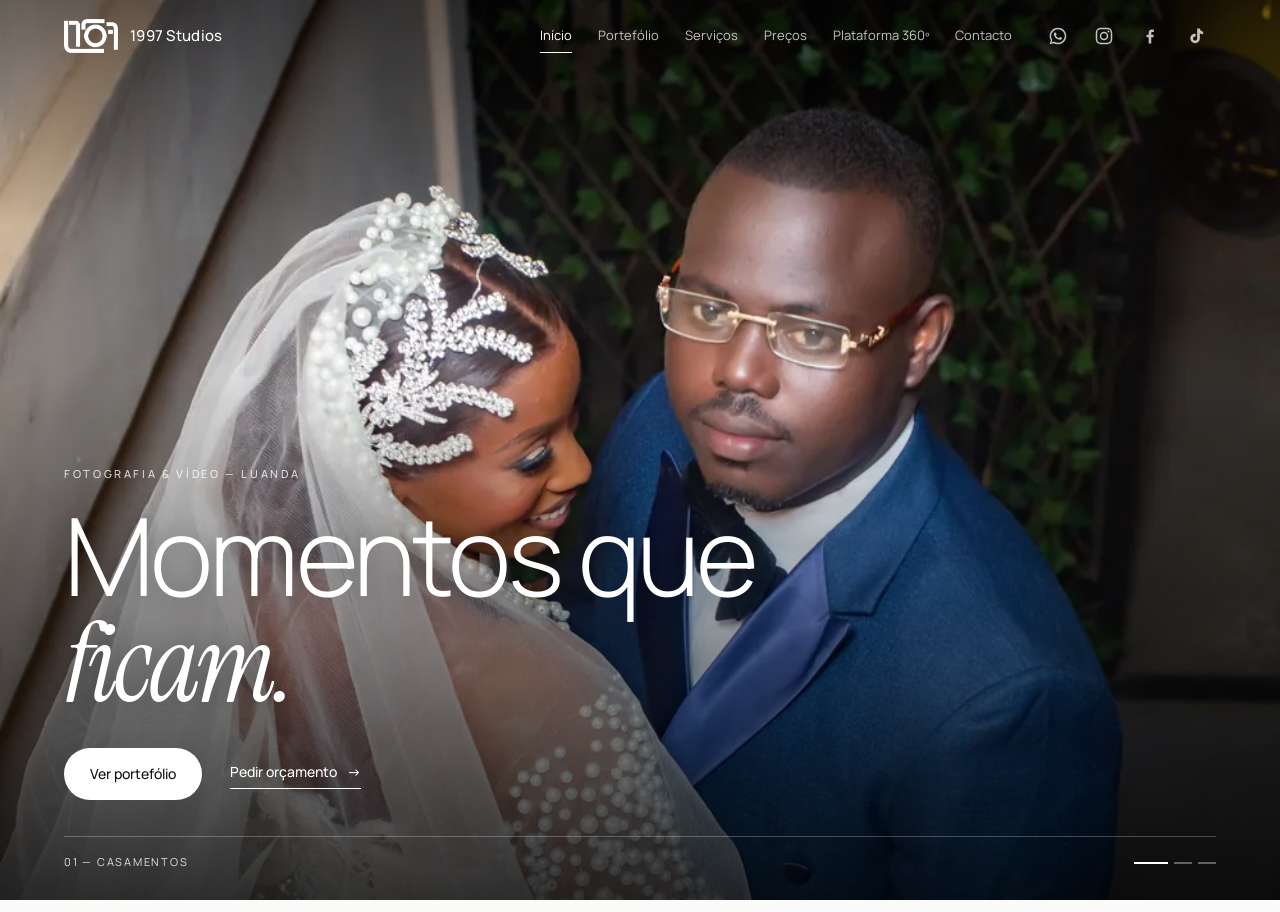
==== commit 8b26271b: "Carrossel 3D: cantos das fotos arredondados Co-Authored-By: Claude Opus 5.5 <noreply@anthropic.com>" ====
--- a/index.html
+++ b/index.html
@@ -11,7 +11,7 @@
 <link rel="icon" href="icone.png" type="image/png"><link rel="apple-touch-icon" href="icone.png">
 <link rel="preconnect" href="https://fonts.googleapis.com"><link rel="preconnect" href="https://fonts.gstatic.com" crossorigin>
 <link rel="stylesheet" href="https://fonts.googleapis.com/css2?family=Manrope:wght@300;400;500;600&family=Instrument+Serif:ital@0;1&display=swap">
-<link rel="stylesheet" href="estilo.css?v=6">
+<link rel="stylesheet" href="estilo.css?v=7">
 </head>
 <body class="no-inicio">
 <!-- O SITE É UMA SÓ PÁGINA COM «PÁGINAS» (.pagina[data-pag]): o menu mostra só a escolhida (#portefolio, #precos…), sem rolar.
--- a/estilo.css
+++ b/estilo.css
@@ -84,9 +84,9 @@
 .cf-palco { position: absolute; inset: 0; transform-style: preserve-3d; }
 .cf-it { position: absolute; left: 50%; top: 50%; width: min(56vw, 400px); aspect-ratio: 4 / 5; transform-style: preserve-3d;
   transition: transform .75s cubic-bezier(.2, .75, .2, 1), opacity .75s, filter .75s; will-change: transform; cursor: pointer;
-  border-radius: 4px; box-shadow: 0 30px 60px -20px rgba(0, 0, 0, .45); -webkit-box-reflect: below 10px linear-gradient(transparent 72%, rgba(255, 255, 255, .22)); }
-.cf-it img { width: 100%; height: 100%; object-fit: cover; display: block; border-radius: 4px; pointer-events: none; }
-.cf-it::after { content: ''; position: absolute; inset: 0; border-radius: 4px; background: linear-gradient(90deg, rgba(0, 0, 0, var(--sombra-e, 0)), transparent 45%, transparent 55%, rgba(0, 0, 0, var(--sombra-d, 0))); pointer-events: none; transition: background .75s; }
+  border-radius: 18px; box-shadow: 0 30px 60px -20px rgba(0, 0, 0, .45); -webkit-box-reflect: below 10px linear-gradient(transparent 72%, rgba(255, 255, 255, .22)); }
+.cf-it img { width: 100%; height: 100%; object-fit: cover; display: block; border-radius: 18px; pointer-events: none; }
+.cf-it::after { content: ''; position: absolute; inset: 0; border-radius: 18px; background: linear-gradient(90deg, rgba(0, 0, 0, var(--sombra-e, 0)), transparent 45%, transparent 55%, rgba(0, 0, 0, var(--sombra-d, 0))); pointer-events: none; transition: background .75s; }
 .cf-ctrl { display: flex; align-items: center; justify-content: center; gap: 22px; margin-top: 18px; }
 .cf-seta { width: 46px; height: 46px; display: flex; align-items: center; justify-content: center; border: 1px solid var(--linha); border-radius: 50%; background: transparent; color: var(--tinta); cursor: pointer; transition: border-color .2s, background .2s; }
 .cf-seta:hover { border-color: var(--tinta); background: #fff; } .cf-seta svg { width: 20px; height: 20px; }
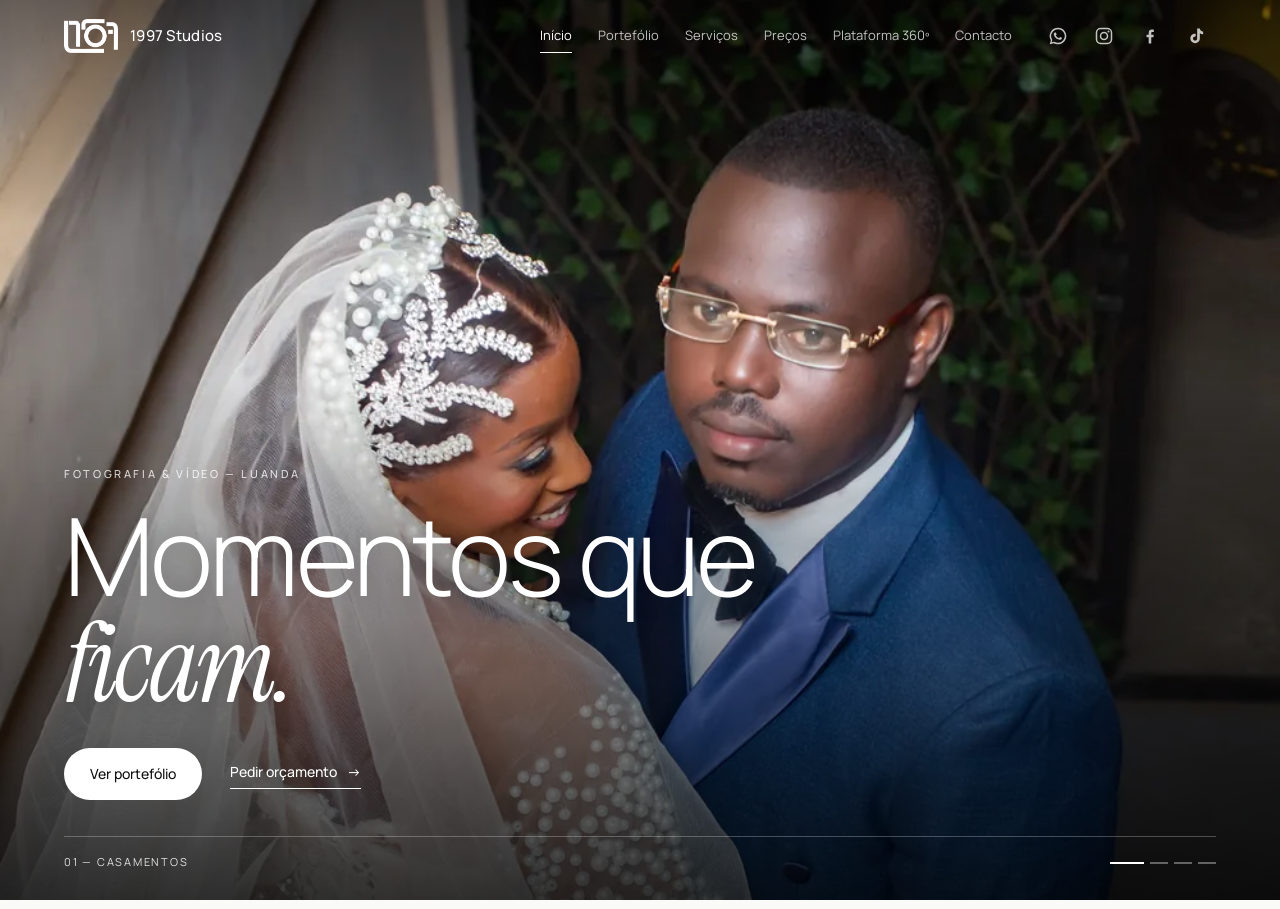
==== commit a3f6abcb: "Pré-wedding: 9 fotos no carrossel 3D, no slide da capa e nos serviços Co-Authored-By: Claude Opus 5." ====
--- a/index.html
+++ b/index.html
@@ -4,7 +4,7 @@
 <meta charset="utf-8">
 <meta name="viewport" content="width=device-width, initial-scale=1, viewport-fit=cover">
 <title>1997 Studios · Fotografia e vídeo</title>
-<meta name="description" content="1997 Studios, uma marca Adkira: fotografia e vídeo de casamentos, alambamentos, noivados e aniversários, e aluguer da plataforma 360º. Luanda, Angola.">
+<meta name="description" content="1997 Studios, uma marca Adkira: fotografia e vídeo de casamentos, pré-wedding, alambamentos, noivados e aniversários, e aluguer da plataforma 360º. Luanda, Angola.">
 <!-- Enquanto o site não está completo, não aparece no Google. Tirar esta linha quando estiver pronto. -->
 <meta name="robots" content="noindex">
 <meta name="theme-color" content="#111111">
@@ -32,6 +32,7 @@
       <!-- SLIDE DA CAPA: uma foto por tipo de evento (data-tipo = nome; href = portefólio desse tipo). -->
       <div class="capa-fundo" id="slides">
         <a class="slide ativo" href="#portefolio/casamentos" data-tipo="Casamentos" style="background-image:url(fotos/casamentos/cas-01-v1.webp)" aria-label="Casamentos"></a>
+        <a class="slide" href="#portefolio/pre-wedding" data-tipo="Pré-wedding" style="background-image:url(fotos/pre-wedding/pre-01-v1.webp)" aria-label="Pré-wedding"></a>
         <a class="slide" href="#portefolio/noivados" data-tipo="Noivados" style="background-image:url(fotos/noivados/noiv-01-v1.webp)" aria-label="Noivados"></a>
         <a class="slide" href="#portefolio/aniversarios" data-tipo="Aniversários" style="background-image:url(fotos/aniversarios/aniv-02-v1.webp)" aria-label="Aniversários"></a>
       </div>
@@ -53,6 +54,7 @@
       <header class="sec-cab"><p class="rotulo">Portefólio</p><h2>O nosso <em>trabalho</em></h2></header>
       <div class="abas" role="tablist">
         <button type="button" class="aba ativa" data-cat="casamentos" role="tab">Casamentos</button>
+        <button type="button" class="aba" data-cat="pre-wedding" role="tab">Pré-wedding</button>
         <button type="button" class="aba" data-cat="noivados" role="tab">Noivados</button>
         <button type="button" class="aba" data-cat="aniversarios" role="tab">Aniversários</button>
       </div>
@@ -67,6 +69,19 @@
           <a class="cf-it" href="fotos/casamentos/cas-07-v1.webp"><img src="fotos/casamentos/cas-07-p-v2.webp" alt="A noiva com as damas de honor" decoding="async" draggable="false"></a>
           <a class="cf-it" href="fotos/casamentos/cas-08-v1.webp"><img src="fotos/casamentos/cas-08-p-v2.webp" alt="Os noivos no jardim" decoding="async" draggable="false"></a>
           <a class="cf-it" href="fotos/casamentos/cas-09-v1.webp"><img src="fotos/casamentos/cas-09-p-v2.webp" alt="O corte do bolo" decoding="async" draggable="false"></a>
+        </div>
+      </div>
+      <div class="cf" data-cat="pre-wedding" hidden>
+        <div class="cf-palco">
+          <a class="cf-it" href="fotos/pre-wedding/pre-01-v1.webp"><img src="fotos/pre-wedding/pre-01-p-v1.webp" alt="O casal ao pôr do sol na praia" loading="lazy" decoding="async" draggable="false"></a>
+          <a class="cf-it" href="fotos/pre-wedding/pre-02-v1.webp"><img src="fotos/pre-wedding/pre-02-p-v1.webp" alt="A caminhar à beira-mar" loading="lazy" decoding="async" draggable="false"></a>
+          <a class="cf-it" href="fotos/pre-wedding/pre-03-v1.webp"><img src="fotos/pre-wedding/pre-03-p-v1.webp" alt="O casal na cidade" loading="lazy" decoding="async" draggable="false"></a>
+          <a class="cf-it" href="fotos/pre-wedding/pre-04-v1.webp"><img src="fotos/pre-wedding/pre-04-p-v1.webp" alt="A rodopiar na areia" loading="lazy" decoding="async" draggable="false"></a>
+          <a class="cf-it" href="fotos/pre-wedding/pre-05-v1.webp"><img src="fotos/pre-wedding/pre-05-p-v1.webp" alt="De mãos dadas, a preto e branco" loading="lazy" decoding="async" draggable="false"></a>
+          <a class="cf-it" href="fotos/pre-wedding/pre-06-v1.webp"><img src="fotos/pre-wedding/pre-06-p-v1.webp" alt="O abraço no jardim" loading="lazy" decoding="async" draggable="false"></a>
+          <a class="cf-it" href="fotos/pre-wedding/pre-07-v1.webp"><img src="fotos/pre-wedding/pre-07-p-v1.webp" alt="O casal ao fim da tarde" loading="lazy" decoding="async" draggable="false"></a>
+          <a class="cf-it" href="fotos/pre-wedding/pre-08-v1.webp"><img src="fotos/pre-wedding/pre-08-p-v1.webp" alt="O abraço com o céu azul" loading="lazy" decoding="async" draggable="false"></a>
+          <a class="cf-it" href="fotos/pre-wedding/pre-09-v1.webp"><img src="fotos/pre-wedding/pre-09-p-v1.webp" alt="Retrato a preto e branco" loading="lazy" decoding="async" draggable="false"></a>
         </div>
       </div>
       <div class="cf" data-cat="noivados" hidden>
@@ -106,12 +121,13 @@
       <header class="sec-cab"><p class="rotulo">Serviços</p><h2>O que <em>fazemos</em></h2></header>
       <ol class="lista">
         <li><a href="#portefolio/casamentos"><span class="n">01</span><b>Casamentos</b><span class="d">Do «sim» à festa: reportagem e filme do vosso dia.</span><i class="ir" aria-hidden="true">→</i></a></li>
-        <li><div><span class="n">02</span><b>Alambamentos</b><span class="d">A tradição e a família, com respeito e alegria.</span></div></li>
-        <li><a href="#portefolio/noivados"><span class="n">03</span><b>Noivados</b><span class="d">O pedido e a festa — o começo de tudo.</span><i class="ir" aria-hidden="true">→</i></a></li>
-        <li><a href="#portefolio/aniversarios"><span class="n">04</span><b>Aniversários</b><span class="d">Festas de todas as idades, dos 1 aos 100.</span><i class="ir" aria-hidden="true">→</i></a></li>
-        <li><div><span class="n">05</span><b>Fotografia</b><span class="d">Retratos em estúdio e no exterior, com edição cuidada.</span></div></li>
-        <li><div><span class="n">06</span><b>Vídeo</b><span class="d">Filmes e resumos curtos para partilhar.</span></div></li>
-        <li><a href="#plataforma"><span class="n">07</span><b>Plataforma 360º</b><span class="d">Aluguer para festas: vídeos em câmara lenta na hora.</span><i class="ir" aria-hidden="true">→</i></a></li>
+        <li><a href="#portefolio/pre-wedding"><span class="n">02</span><b>Pré-wedding</b><span class="d">Uma sessão a dois antes do casamento — na praia, na cidade, ao pôr do sol.</span><i class="ir" aria-hidden="true">→</i></a></li>
+        <li><div><span class="n">03</span><b>Alambamentos</b><span class="d">A tradição e a família, com respeito e alegria.</span></div></li>
+        <li><a href="#portefolio/noivados"><span class="n">04</span><b>Noivados</b><span class="d">O pedido e a festa — o começo de tudo.</span><i class="ir" aria-hidden="true">→</i></a></li>
+        <li><a href="#portefolio/aniversarios"><span class="n">05</span><b>Aniversários</b><span class="d">Festas de todas as idades, dos 1 aos 100.</span><i class="ir" aria-hidden="true">→</i></a></li>
+        <li><div><span class="n">06</span><b>Fotografia</b><span class="d">Retratos em estúdio e no exterior, com edição cuidada.</span></div></li>
+        <li><div><span class="n">07</span><b>Vídeo</b><span class="d">Filmes e resumos curtos para partilhar.</span></div></li>
+        <li><a href="#plataforma"><span class="n">08</span><b>Plataforma 360º</b><span class="d">Aluguer para festas: vídeos em câmara lenta na hora.</span><i class="ir" aria-hidden="true">→</i></a></li>
       </ol>
     </div>
   </section>
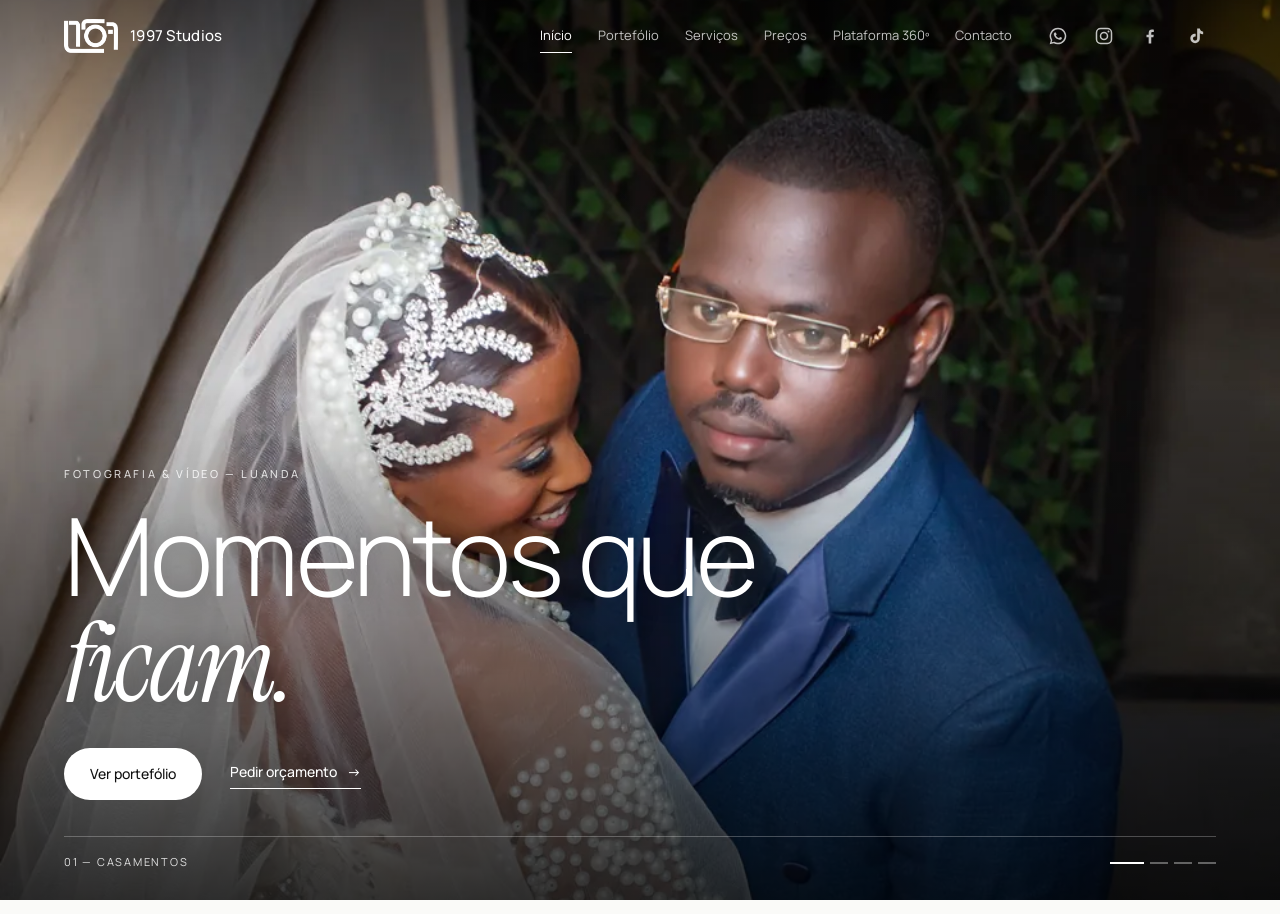
==== commit 9635a03e: "Fotos de capa em todas as páginas, menu do telemóvel opaco e carrossel 3D mais leve Co-Authored-By: " ====
--- a/index.html
+++ b/index.html
@@ -11,7 +11,7 @@
 <link rel="icon" href="icone.png" type="image/png"><link rel="apple-touch-icon" href="icone.png">
 <link rel="preconnect" href="https://fonts.googleapis.com"><link rel="preconnect" href="https://fonts.gstatic.com" crossorigin>
 <link rel="stylesheet" href="https://fonts.googleapis.com/css2?family=Manrope:wght@300;400;500;600&family=Instrument+Serif:ital@0;1&display=swap">
-<link rel="stylesheet" href="estilo.css?v=7">
+<link rel="stylesheet" href="estilo.css?v=8">
 </head>
 <body class="no-inicio">
 <!-- O SITE É UMA SÓ PÁGINA COM «PÁGINAS» (.pagina[data-pag]): o menu mostra só a escolhida (#portefolio, #precos…), sem rolar.
@@ -32,9 +32,9 @@
       <!-- SLIDE DA CAPA: uma foto por tipo de evento (data-tipo = nome; href = portefólio desse tipo). -->
       <div class="capa-fundo" id="slides">
         <a class="slide ativo" href="#portefolio/casamentos" data-tipo="Casamentos" style="background-image:url(fotos/casamentos/cas-01-v1.webp)" aria-label="Casamentos"></a>
-        <a class="slide" href="#portefolio/pre-wedding" data-tipo="Pré-wedding" style="background-image:url(fotos/pre-wedding/pre-01-v1.webp)" aria-label="Pré-wedding"></a>
-        <a class="slide" href="#portefolio/noivados" data-tipo="Noivados" style="background-image:url(fotos/noivados/noiv-01-v1.webp)" aria-label="Noivados"></a>
-        <a class="slide" href="#portefolio/aniversarios" data-tipo="Aniversários" style="background-image:url(fotos/aniversarios/aniv-02-v1.webp)" aria-label="Aniversários"></a>
+        <a class="slide" href="#portefolio/pre-wedding" data-tipo="Pré-wedding" data-bg="fotos/pre-wedding/pre-01-v1.webp" aria-label="Pré-wedding"></a>
+        <a class="slide" href="#portefolio/noivados" data-tipo="Noivados" data-bg="fotos/noivados/noiv-01-v1.webp" aria-label="Noivados"></a>
+        <a class="slide" href="#portefolio/aniversarios" data-tipo="Aniversários" data-bg="fotos/aniversarios/aniv-02-v1.webp" aria-label="Aniversários"></a>
       </div>
       <div class="capa-txt">
         <p class="rotulo">Fotografia &amp; vídeo — Luanda</p>
@@ -50,8 +50,8 @@
 
   <!-- PORTEFÓLIO: um carrossel 3D por tipo de evento (separadores) -->
   <section class="pagina" data-pag="portefolio" hidden>
+    <div class="pag-capa" id="capa-portefolio" data-bg="fotos/casamentos/cas-03-v1.webp"><div class="pag-capa-txt"><p class="rotulo">Portefólio</p><h2>O nosso <em>trabalho</em></h2></div></div>
     <div class="sec">
-      <header class="sec-cab"><p class="rotulo">Portefólio</p><h2>O nosso <em>trabalho</em></h2></header>
       <div class="abas" role="tablist">
         <button type="button" class="aba ativa" data-cat="casamentos" role="tab">Casamentos</button>
         <button type="button" class="aba" data-cat="pre-wedding" role="tab">Pré-wedding</button>
@@ -117,8 +117,8 @@
 
   <!-- SERVIÇOS -->
   <section class="pagina" data-pag="servicos" hidden>
+    <div class="pag-capa" data-bg="fotos/pre-wedding/pre-02-v1.webp"><div class="pag-capa-txt"><p class="rotulo">Serviços</p><h2>O que <em>fazemos</em></h2></div></div>
     <div class="sec">
-      <header class="sec-cab"><p class="rotulo">Serviços</p><h2>O que <em>fazemos</em></h2></header>
       <ol class="lista">
         <li><a href="#portefolio/casamentos"><span class="n">01</span><b>Casamentos</b><span class="d">Do «sim» à festa: reportagem e filme do vosso dia.</span><i class="ir" aria-hidden="true">→</i></a></li>
         <li><a href="#portefolio/pre-wedding"><span class="n">02</span><b>Pré-wedding</b><span class="d">Uma sessão a dois antes do casamento — na praia, na cidade, ao pôr do sol.</span><i class="ir" aria-hidden="true">→</i></a></li>
@@ -134,8 +134,8 @@
 
   <!-- PREÇOS: pacotes de casamento (dados do dono, 18/11/2026) -->
   <section class="pagina" data-pag="precos" hidden>
+    <div class="pag-capa" data-bg="fotos/casamentos/cas-02-v1.webp"><div class="pag-capa-txt"><p class="rotulo">Pacotes de casamento</p><h2>Escolha o <em>vosso</em> pacote</h2></div></div>
     <div class="sec">
-      <header class="sec-cab"><p class="rotulo">Pacotes de casamento</p><h2>Escolha o <em>vosso</em> pacote</h2></header>
       <div class="pacotes">
         <article class="pacote">
           <span class="n">01</span><h3>Pacote 1</h3>
@@ -160,20 +160,18 @@
   </section>
 
   <!-- PLATAFORMA 360º -->
-  <section class="pagina faixa" data-pag="plataforma" hidden>
-    <div class="faixa-in">
-      <p class="rotulo">Para alugar</p>
-      <h2>Plataforma <em>360º</em></h2>
+  <section class="pagina" data-pag="plataforma" hidden>
+    <div class="pag-capa" data-bg="fotos/aniversarios/aniv-03-v1.webp"><div class="pag-capa-txt"><p class="rotulo">Para alugar</p><h2>Plataforma <em>360º</em></h2></div></div>
+    <div class="faixa"><div class="faixa-in">
       <p>Os convidados sobem à plataforma e a câmara gira à volta deles: vídeos em câmara lenta, prontos a partilhar na hora. A atração que anima qualquer festa.</p>
       <a class="bt-wa claro" href="https://wa.me/244929773698?text=Ol%C3%A1%201997%20Studios%21%20Quero%20alugar%20a%20plataforma%20360%C2%BA." target="_blank" rel="noopener"><svg viewBox="0 0 24 24" aria-hidden="true"><path fill="currentColor" d="M12 2a10 10 0 0 0-8.6 15.1L2 22l5-1.3A10 10 0 1 0 12 2zm0 18.2c-1.5 0-3-.4-4.3-1.2l-.3-.2-3 .8.8-2.9-.2-.3A8.2 8.2 0 1 1 12 20.2zm4.5-6.1c-.2-.1-1.5-.7-1.7-.8-.2-.1-.4-.1-.6.1l-.8 1c-.1.2-.3.2-.5.1a6.7 6.7 0 0 1-3.3-2.9c-.2-.4.2-.4.7-1.3.1-.2 0-.3 0-.4l-.8-1.8c-.2-.5-.4-.4-.6-.4h-.5c-.2 0-.4.1-.6.3-.2.2-.8.8-.8 2s.8 2.3 1 2.5c.1.2 1.6 2.5 4 3.5 1.5.6 2 .7 2.8.6.5-.1 1.5-.6 1.7-1.2.2-.6.2-1.1.2-1.2-.1-.2-.2-.2-.4-.3z"/></svg>Reservar a plataforma</a>
-    </div>
+    </div></div>
   </section>
 
   <!-- CONTACTO -->
   <section class="pagina" data-pag="contacto" hidden>
+    <div class="pag-capa" data-bg="fotos/noivados/noiv-08-v1.webp"><div class="pag-capa-txt"><p class="rotulo">Contacto</p><h2>Vamos contar a <em>vossa</em> história?</h2></div></div>
     <div class="sec contacto">
-      <p class="rotulo">Contacto</p>
-      <h2>Vamos contar a <em>vossa</em> história?</h2>
       <p class="txt">Diga-nos a data e o tipo de evento — enviamos uma proposta.</p>
       <a class="bt-wa" href="https://wa.me/244929773698?text=Ol%C3%A1%201997%20Studios%21%20Gostava%20de%20pedir%20um%20or%C3%A7amento." target="_blank" rel="noopener"><svg viewBox="0 0 24 24" aria-hidden="true"><path fill="currentColor" d="M12 2a10 10 0 0 0-8.6 15.1L2 22l5-1.3A10 10 0 1 0 12 2zm0 18.2c-1.5 0-3-.4-4.3-1.2l-.3-.2-3 .8.8-2.9-.2-.3A8.2 8.2 0 1 1 12 20.2zm4.5-6.1c-.2-.1-1.5-.7-1.7-.8-.2-.1-.4-.1-.6.1l-.8 1c-.1.2-.3.2-.5.1a6.7 6.7 0 0 1-3.3-2.9c-.2-.4.2-.4.7-1.3.1-.2 0-.3 0-.4l-.8-1.8c-.2-.5-.4-.4-.6-.4h-.5c-.2 0-.4.1-.6.3-.2.2-.8.8-.8 2s.8 2.3 1 2.5c.1.2 1.6 2.5 4 3.5 1.5.6 2 .7 2.8.6.5-.1 1.5-.6 1.7-1.2.2-.6.2-1.1.2-1.2-.1-.2-.2-.2-.4-.3z"/></svg>929 773 698</a>
       <div class="redes grandes"><a href="https://wa.me/244929773698" target="_blank" rel="noopener" aria-label="WhatsApp"><svg viewBox="0 0 24 24" aria-hidden="true"><path fill="currentColor" d="M12 2a10 10 0 0 0-8.6 15.1L2 22l5-1.3A10 10 0 1 0 12 2zm0 18.2c-1.5 0-3-.4-4.3-1.2l-.3-.2-3 .8.8-2.9-.2-.3A8.2 8.2 0 1 1 12 20.2zm4.5-6.1c-.2-.1-1.5-.7-1.7-.8-.2-.1-.4-.1-.6.1l-.8 1c-.1.2-.3.2-.5.1a6.7 6.7 0 0 1-3.3-2.9c-.2-.4.2-.4.7-1.3.1-.2 0-.3 0-.4l-.8-1.8c-.2-.5-.4-.4-.6-.4h-.5c-.2 0-.4.1-.6.3-.2.2-.8.8-.8 2s.8 2.3 1 2.5c.1.2 1.6 2.5 4 3.5 1.5.6 2 .7 2.8.6.5-.1 1.5-.6 1.7-1.2.2-.6.2-1.1.2-1.2-.1-.2-.2-.2-.4-.3z"/></svg></a><a href="https://www.instagram.com/1997studio8/" target="_blank" rel="noopener" aria-label="Instagram"><svg viewBox="0 0 24 24" aria-hidden="true"><rect x="3" y="3" width="18" height="18" rx="5" fill="none" stroke="currentColor" stroke-width="1.8"/><circle cx="12" cy="12" r="4.2" fill="none" stroke="currentColor" stroke-width="1.8"/><circle cx="17.4" cy="6.6" r="1.2" fill="currentColor"/></svg></a><a href="https://www.facebook.com/1997Fotografo" target="_blank" rel="noopener" aria-label="Facebook"><svg viewBox="0 0 24 24" aria-hidden="true"><path fill="currentColor" d="M13.5 21v-7.5h2.6l.4-3h-3V8.6c0-.9.3-1.5 1.5-1.5h1.6V4.4c-.3 0-1.2-.1-2.3-.1-2.3 0-3.9 1.4-3.9 4v2.2H7.8v3h2.6V21h3.1z"/></svg></a><a href="https://www.tiktok.com/@1997studio8" target="_blank" rel="noopener" aria-label="TikTok"><svg viewBox="0 0 24 24" aria-hidden="true"><path fill="currentColor" d="M16.6 3c.4 2.2 1.8 3.6 4 3.8v3.1c-1.5.1-2.8-.4-4-1.2v6.1c0 3.4-2.4 5.9-5.7 5.9A5.7 5.7 0 0 1 5.2 15c0-3.4 2.9-6 6.4-5.6v3.2c-1.6-.4-3.2.7-3.2 2.4 0 1.4 1.1 2.5 2.5 2.5 1.6 0 2.5-1.1 2.5-2.9V3h3.2z"/></svg></a></div>
@@ -186,6 +184,6 @@
   <span class="redes"><a href="https://wa.me/244929773698" target="_blank" rel="noopener" aria-label="WhatsApp"><svg viewBox="0 0 24 24" aria-hidden="true"><path fill="currentColor" d="M12 2a10 10 0 0 0-8.6 15.1L2 22l5-1.3A10 10 0 1 0 12 2zm0 18.2c-1.5 0-3-.4-4.3-1.2l-.3-.2-3 .8.8-2.9-.2-.3A8.2 8.2 0 1 1 12 20.2zm4.5-6.1c-.2-.1-1.5-.7-1.7-.8-.2-.1-.4-.1-.6.1l-.8 1c-.1.2-.3.2-.5.1a6.7 6.7 0 0 1-3.3-2.9c-.2-.4.2-.4.7-1.3.1-.2 0-.3 0-.4l-.8-1.8c-.2-.5-.4-.4-.6-.4h-.5c-.2 0-.4.1-.6.3-.2.2-.8.8-.8 2s.8 2.3 1 2.5c.1.2 1.6 2.5 4 3.5 1.5.6 2 .7 2.8.6.5-.1 1.5-.6 1.7-1.2.2-.6.2-1.1.2-1.2-.1-.2-.2-.2-.4-.3z"/></svg></a><a href="https://www.instagram.com/1997studio8/" target="_blank" rel="noopener" aria-label="Instagram"><svg viewBox="0 0 24 24" aria-hidden="true"><rect x="3" y="3" width="18" height="18" rx="5" fill="none" stroke="currentColor" stroke-width="1.8"/><circle cx="12" cy="12" r="4.2" fill="none" stroke="currentColor" stroke-width="1.8"/><circle cx="17.4" cy="6.6" r="1.2" fill="currentColor"/></svg></a><a href="https://www.facebook.com/1997Fotografo" target="_blank" rel="noopener" aria-label="Facebook"><svg viewBox="0 0 24 24" aria-hidden="true"><path fill="currentColor" d="M13.5 21v-7.5h2.6l.4-3h-3V8.6c0-.9.3-1.5 1.5-1.5h1.6V4.4c-.3 0-1.2-.1-2.3-.1-2.3 0-3.9 1.4-3.9 4v2.2H7.8v3h2.6V21h3.1z"/></svg></a><a href="https://www.tiktok.com/@1997studio8" target="_blank" rel="noopener" aria-label="TikTok"><svg viewBox="0 0 24 24" aria-hidden="true"><path fill="currentColor" d="M16.6 3c.4 2.2 1.8 3.6 4 3.8v3.1c-1.5.1-2.8-.4-4-1.2v6.1c0 3.4-2.4 5.9-5.7 5.9A5.7 5.7 0 0 1 5.2 15c0-3.4 2.9-6 6.4-5.6v3.2c-1.6-.4-3.2.7-3.2 2.4 0 1.4 1.1 2.5 2.5 2.5 1.6 0 2.5-1.1 2.5-2.9V3h3.2z"/></svg></a></span>
 </footer>
 <a class="wa-flutua" href="https://wa.me/244929773698?text=Ol%C3%A1%201997%20Studios%21" target="_blank" rel="noopener" aria-label="Falar no WhatsApp"><svg viewBox="0 0 24 24" aria-hidden="true"><path fill="currentColor" d="M12 2a10 10 0 0 0-8.6 15.1L2 22l5-1.3A10 10 0 1 0 12 2zm0 18.2c-1.5 0-3-.4-4.3-1.2l-.3-.2-3 .8.8-2.9-.2-.3A8.2 8.2 0 1 1 12 20.2zm4.5-6.1c-.2-.1-1.5-.7-1.7-.8-.2-.1-.4-.1-.6.1l-.8 1c-.1.2-.3.2-.5.1a6.7 6.7 0 0 1-3.3-2.9c-.2-.4.2-.4.7-1.3.1-.2 0-.3 0-.4l-.8-1.8c-.2-.5-.4-.4-.6-.4h-.5c-.2 0-.4.1-.6.3-.2.2-.8.8-.8 2s.8 2.3 1 2.5c.1.2 1.6 2.5 4 3.5 1.5.6 2 .7 2.8.6.5-.1 1.5-.6 1.7-1.2.2-.6.2-1.1.2-1.2-.1-.2-.2-.2-.4-.3z"/></svg></a>
-<script src="galeria.js?v=4" defer></script>
+<script src="galeria.js?v=5" defer></script>
 </body>
 </html>
--- a/estilo.css
+++ b/estilo.css
@@ -16,10 +16,10 @@
 .topo { position: fixed; inset: 0 0 auto; z-index: 30; height: calc(var(--topo-h) + env(safe-area-inset-top)); display: flex; align-items: center; justify-content: space-between;
   padding: env(safe-area-inset-top) var(--lado) 0; color: var(--tinta); background: rgba(250, 250, 248, .92); backdrop-filter: blur(12px); -webkit-backdrop-filter: blur(12px);
   border-bottom: 1px solid var(--linha); transition: background .35s, color .35s, border-color .35s; }
-body.no-inicio .topo { background: transparent; border-color: transparent; color: #fff; backdrop-filter: none; -webkit-backdrop-filter: none; }
+body.topo-claro .topo { background: transparent; border-color: transparent; color: #fff; backdrop-filter: none; -webkit-backdrop-filter: none; }
 .marca { position: relative; z-index: 2; display: flex; align-items: center; gap: 12px; text-decoration: none; }
 .marca img { height: 34px; width: auto; }
-.marca .logo-b { display: none; } body.no-inicio .marca .logo-b { display: block; } body.no-inicio .marca .logo-p { display: none; }
+.marca .logo-b { display: none; } body.topo-claro .marca .logo-b { display: block; } body.topo-claro .marca .logo-p { display: none; }
 .marca span { font-weight: 500; font-size: 15px; letter-spacing: .02em; }
 .menu { display: flex; align-items: center; gap: 26px; font-size: 13px; }
 .menu > a { position: relative; text-decoration: none; opacity: .75; transition: opacity .2s; padding: 6px 0; }
@@ -38,13 +38,12 @@
   .menu > a { opacity: .9; } .menu > a.ativo { font-family: var(--serif); font-style: italic; } .menu > a.ativo::after { display: none; }
   .menu-redes { display: flex; margin-top: 28px; }
   body.menu-aberto .menu { opacity: 1; visibility: visible; }
-  body.menu-aberto .topo { color: var(--tinta); }
+  body.menu-aberto .topo { color: var(--tinta); background: var(--fundo); backdrop-filter: none; -webkit-backdrop-filter: none; border-color: transparent; }
   body.menu-aberto .marca .logo-b { display: none; } body.menu-aberto .marca .logo-p { display: block; }
 }
 
 /* ── páginas ── */
-.pagina { min-height: 100svh; padding-top: calc(var(--topo-h) + env(safe-area-inset-top)); animation: entra .6s ease both; }
-.pagina[data-pag="inicio"] { padding-top: 0; }
+.pagina { min-height: 100svh; animation: entra .5s ease both; }
 .pagina[hidden] { display: none; }
 @keyframes entra { from { opacity: 0; transform: translateY(14px); } to { opacity: 1; transform: none; } }
 
@@ -83,8 +82,8 @@
 .cf[hidden] { display: none; }
 .cf-palco { position: absolute; inset: 0; transform-style: preserve-3d; }
 .cf-it { position: absolute; left: 50%; top: 50%; width: min(56vw, 400px); aspect-ratio: 4 / 5; transform-style: preserve-3d;
-  transition: transform .75s cubic-bezier(.2, .75, .2, 1), opacity .75s, filter .75s; will-change: transform; cursor: pointer;
-  border-radius: 18px; box-shadow: 0 30px 60px -20px rgba(0, 0, 0, .45); -webkit-box-reflect: below 10px linear-gradient(transparent 72%, rgba(255, 255, 255, .22)); }
+  transition: transform .7s cubic-bezier(.2, .75, .2, 1), opacity .7s; cursor: pointer; border-radius: 18px; box-shadow: 0 18px 34px -16px rgba(0, 0, 0, .4); backface-visibility: hidden; }
+@media (min-width: 900px) and (hover: hover) { .cf-it { box-shadow: 0 30px 60px -20px rgba(0, 0, 0, .45); -webkit-box-reflect: below 10px linear-gradient(transparent 72%, rgba(255, 255, 255, .22)); } }
 .cf-it img { width: 100%; height: 100%; object-fit: cover; display: block; border-radius: 18px; pointer-events: none; }
 .cf-it::after { content: ''; position: absolute; inset: 0; border-radius: 18px; background: linear-gradient(90deg, rgba(0, 0, 0, var(--sombra-e, 0)), transparent 45%, transparent 55%, rgba(0, 0, 0, var(--sombra-d, 0))); pointer-events: none; transition: background .75s; }
 .cf-ctrl { display: flex; align-items: center; justify-content: center; gap: 22px; margin-top: 18px; }
@@ -157,3 +156,11 @@
 .lb .lb-fechar { top: max(14px, env(safe-area-inset-top)); right: 14px; }
 .lb .lb-ant { left: 10px; top: 50%; transform: translateY(-50%); } .lb .lb-seg { right: 10px; top: 50%; transform: translateY(-50%); }
 .lb .lb-n { position: absolute; bottom: max(16px, env(safe-area-inset-bottom)); left: 0; right: 0; text-align: center; color: rgba(255, 255, 255, .6); font-size: 12px; letter-spacing: .18em; }
+
+/* ── capa de cada página (foto grande com o título; carrega só quando a página abre) ── */
+.pag-capa { position: relative; height: clamp(320px, 56svh, 560px); display: flex; align-items: flex-end; color: #fff; background: var(--escuro) center 30% / cover no-repeat; }
+.pag-capa::after { content: ''; position: absolute; inset: 0; background: linear-gradient(rgba(0, 0, 0, .45), transparent 30%, transparent 45%, rgba(0, 0, 0, .7)); }
+.pag-capa-txt { position: relative; z-index: 1; width: 100%; max-width: 1320px; margin: 0 auto; padding: 0 var(--lado) clamp(28px, 5vw, 48px); }
+.pag-capa .rotulo { color: rgba(255, 255, 255, .8); }
+.pag-capa h2 { text-shadow: 0 2px 20px rgba(0, 0, 0, .3); }
+.pag-capa { transition: background-image .6s; }
